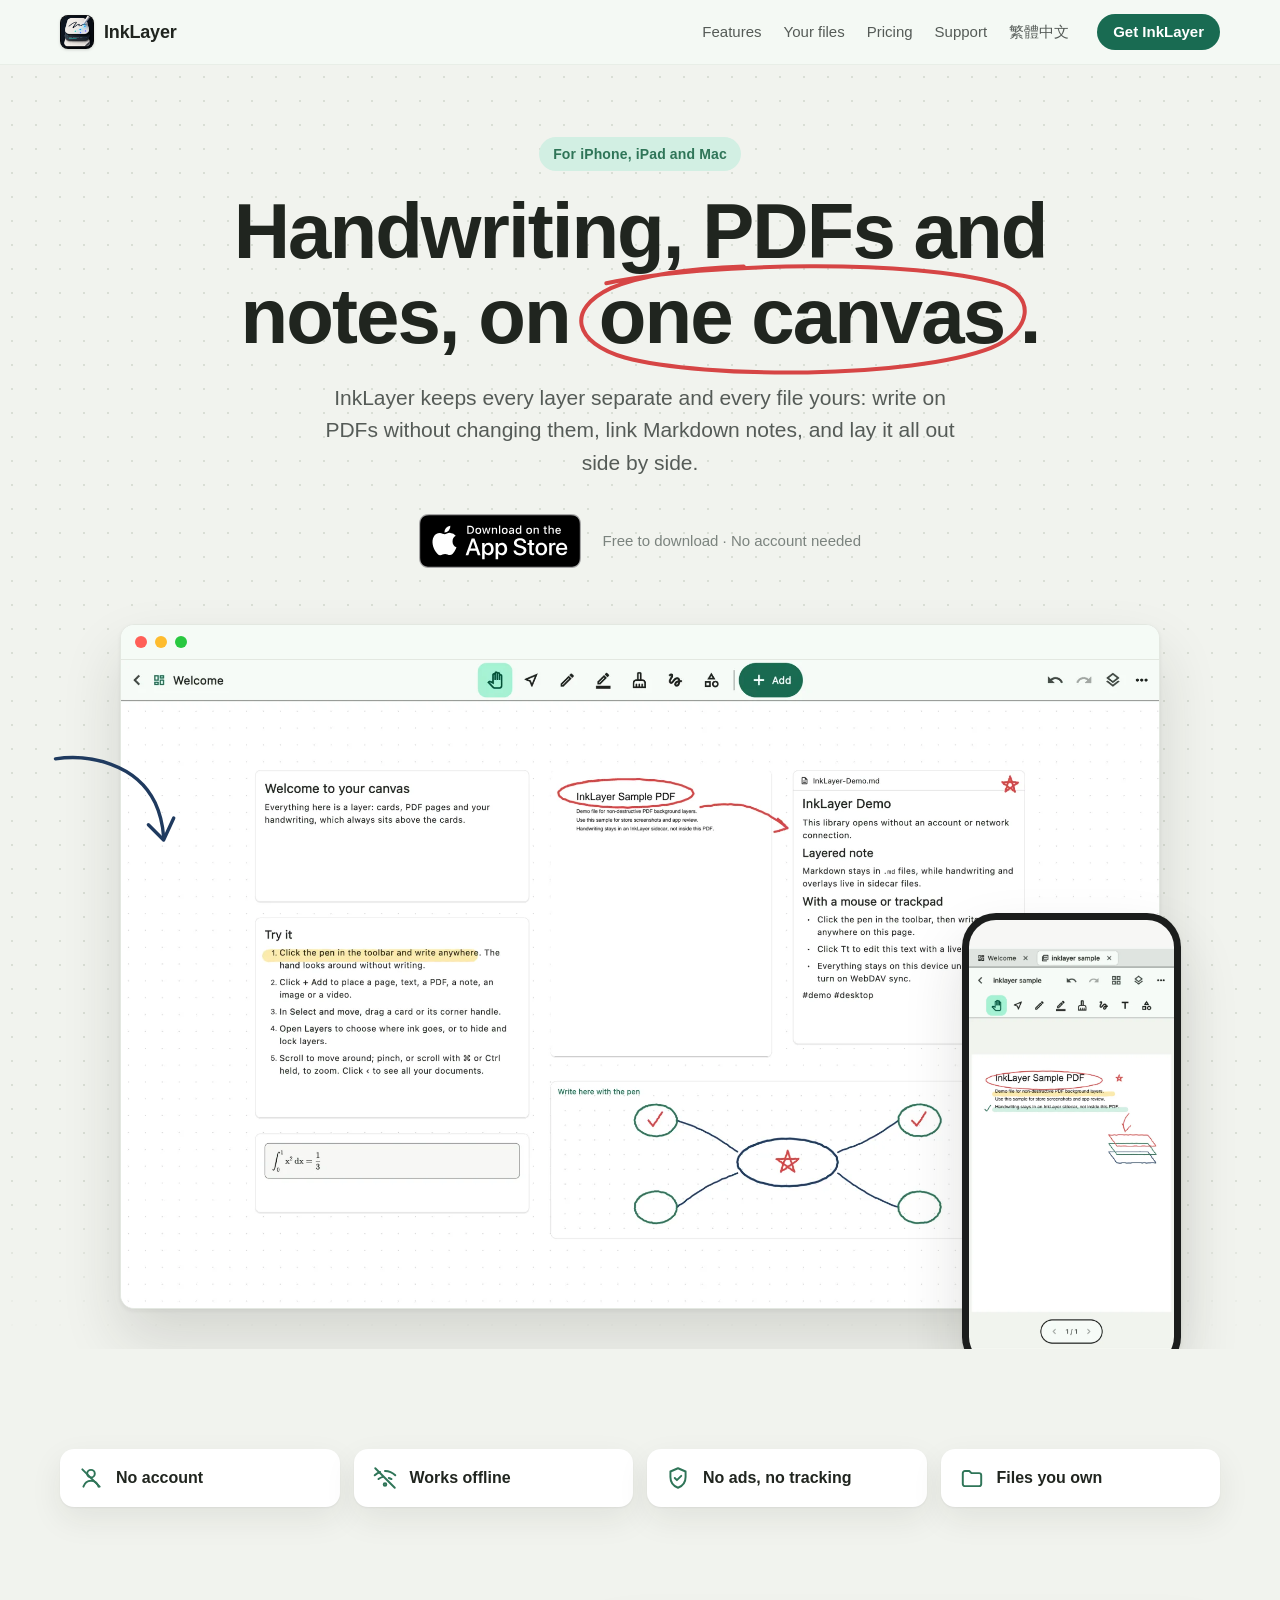
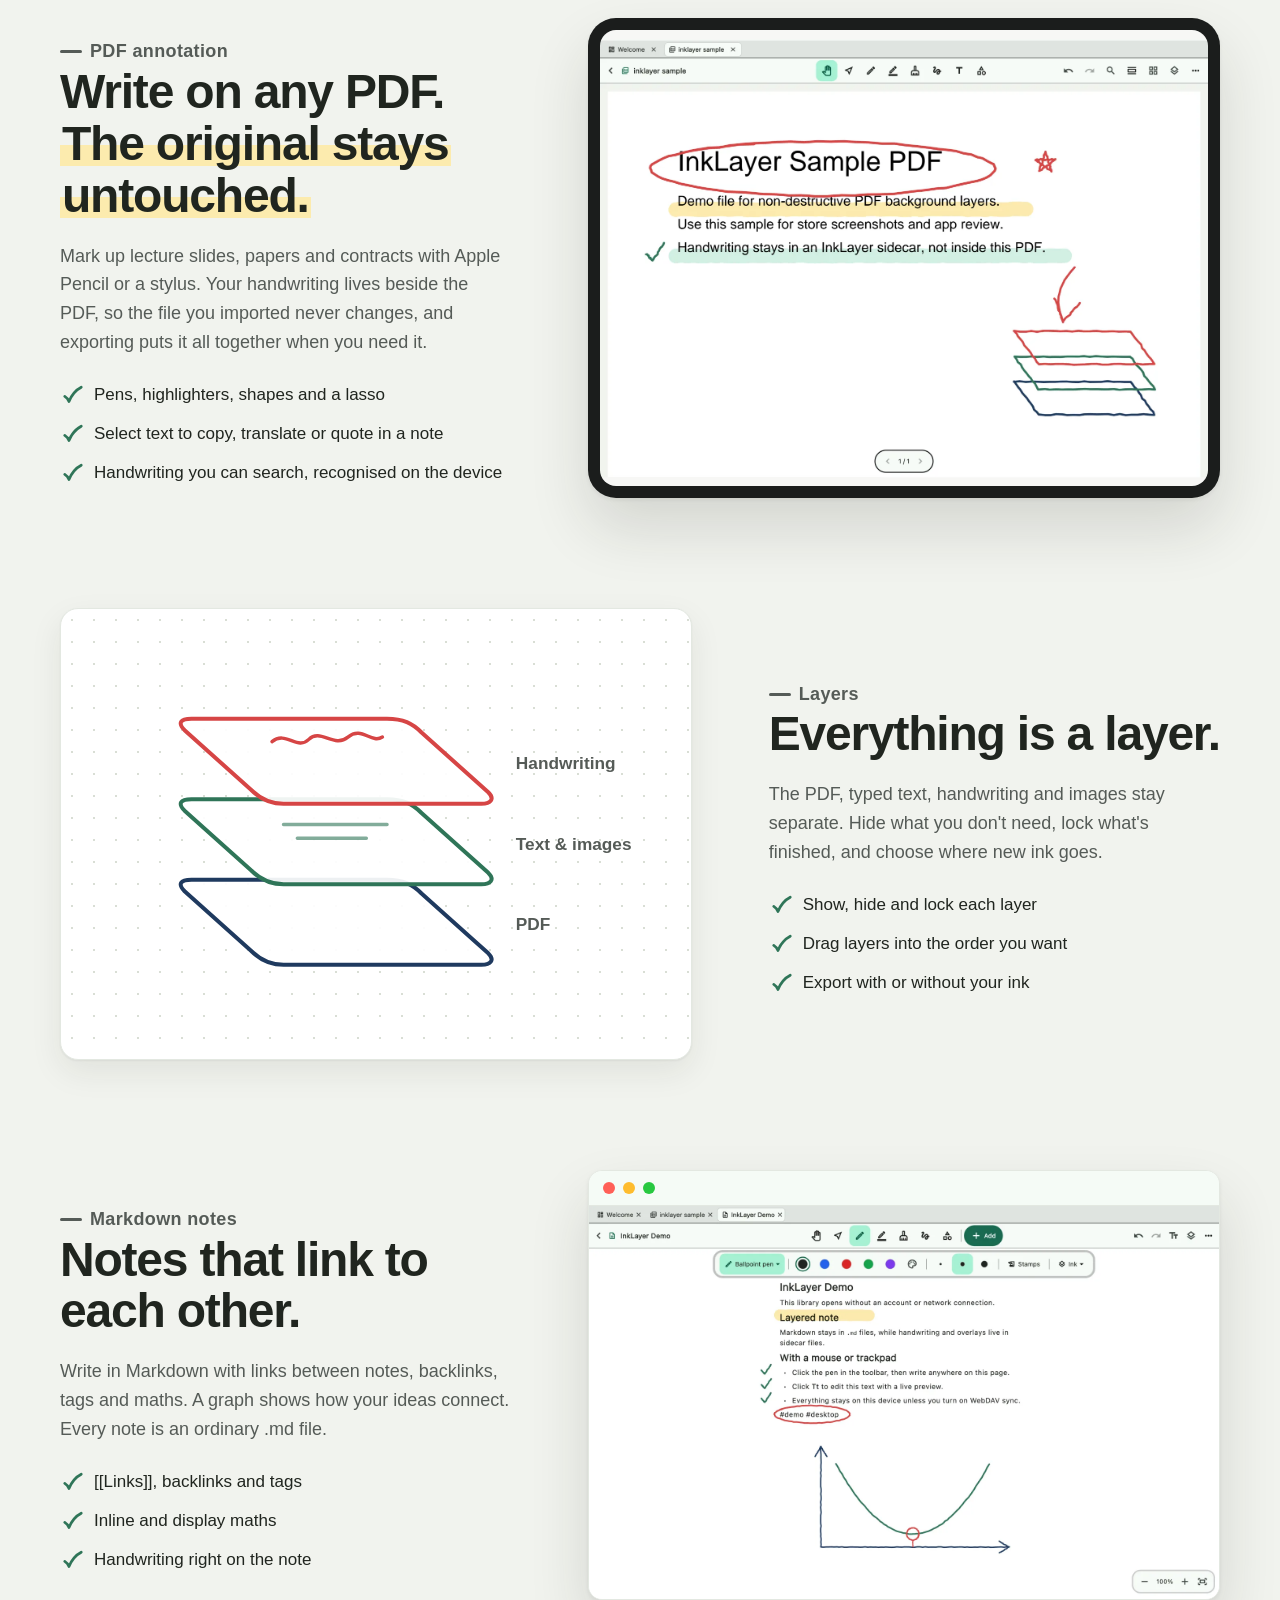
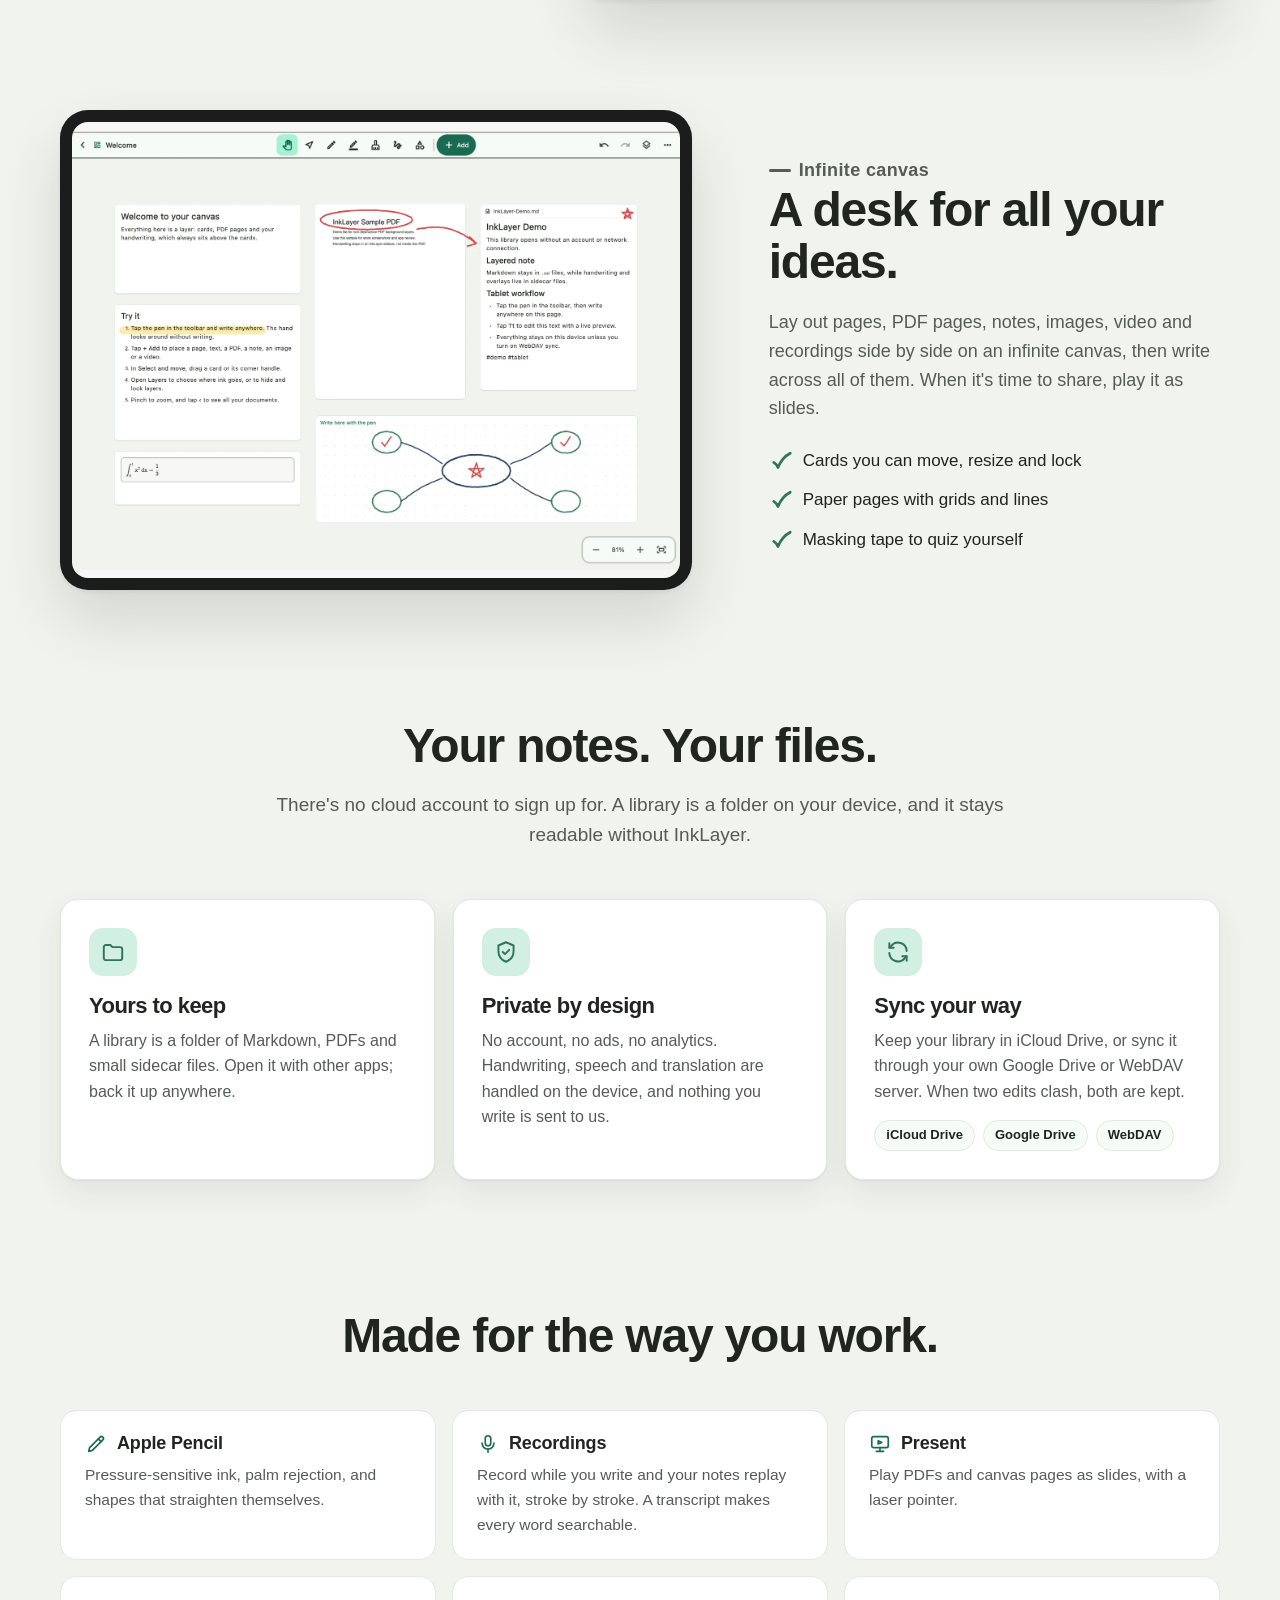
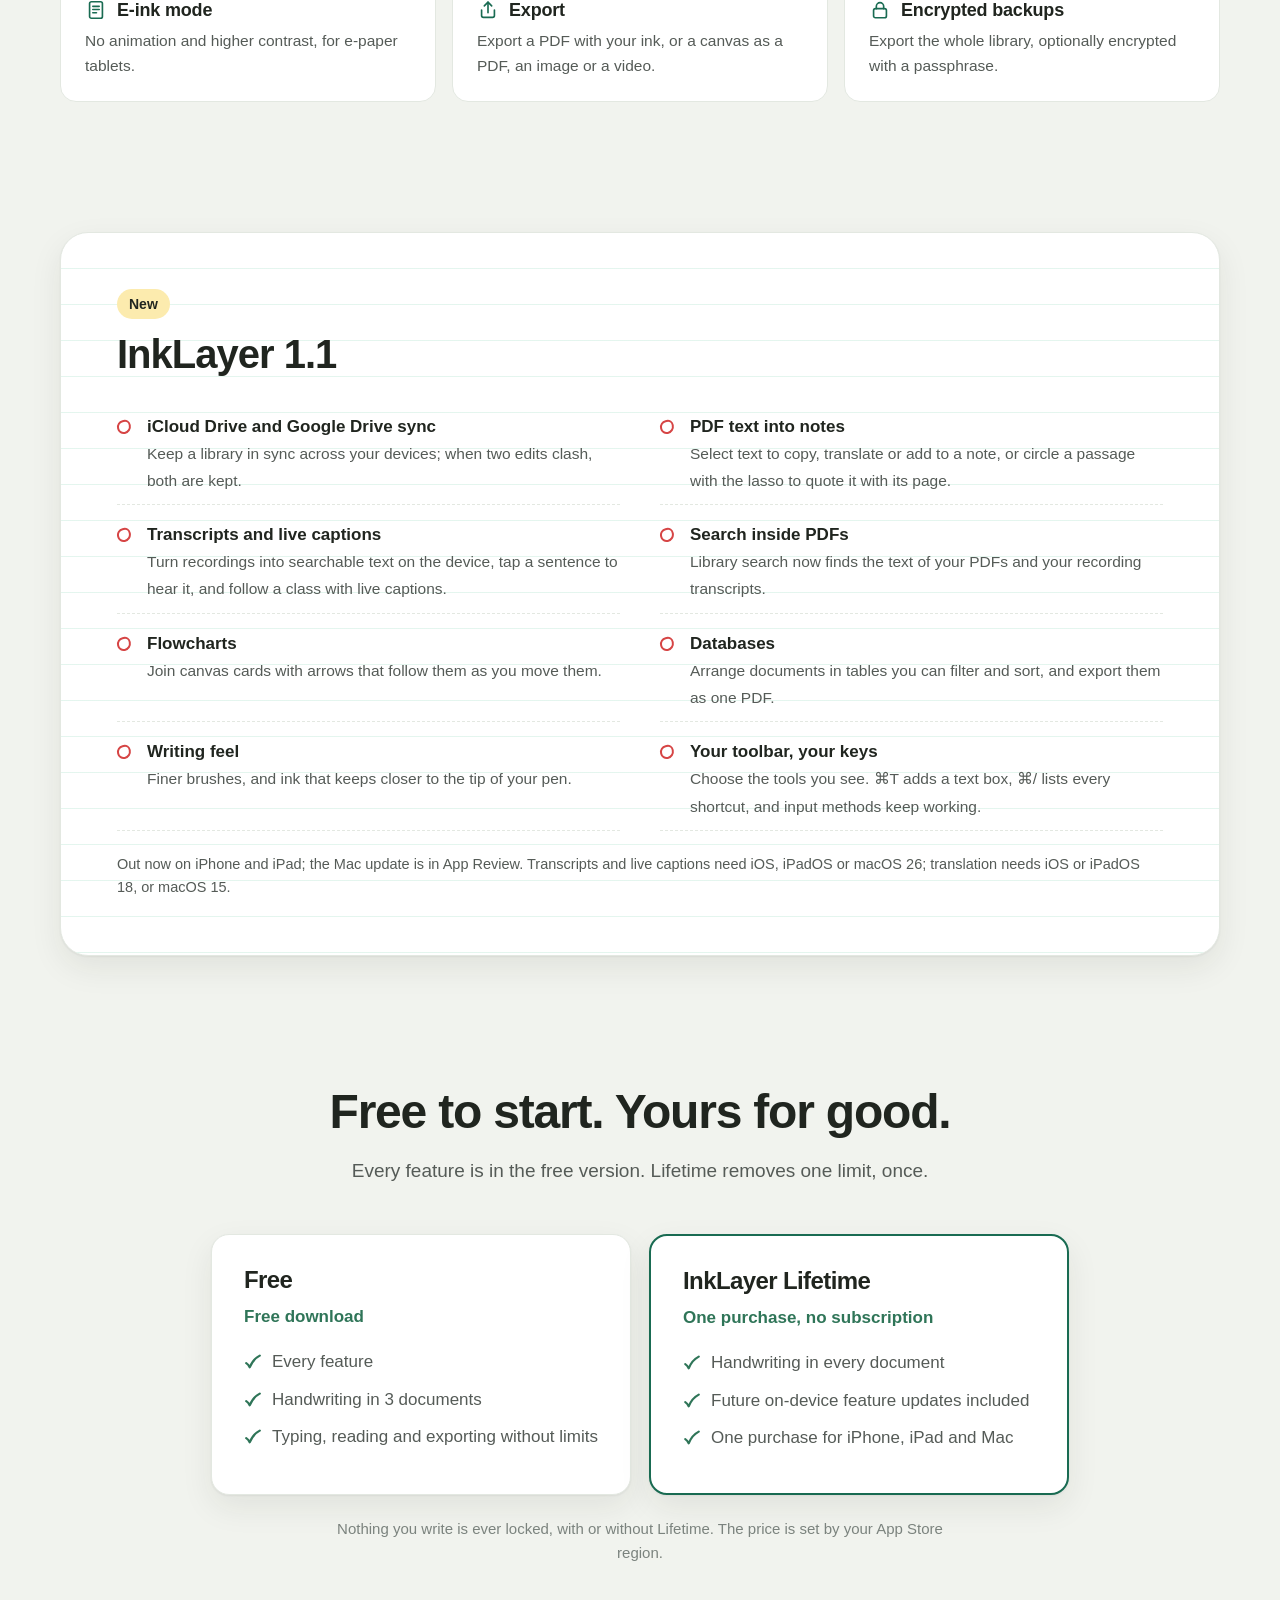
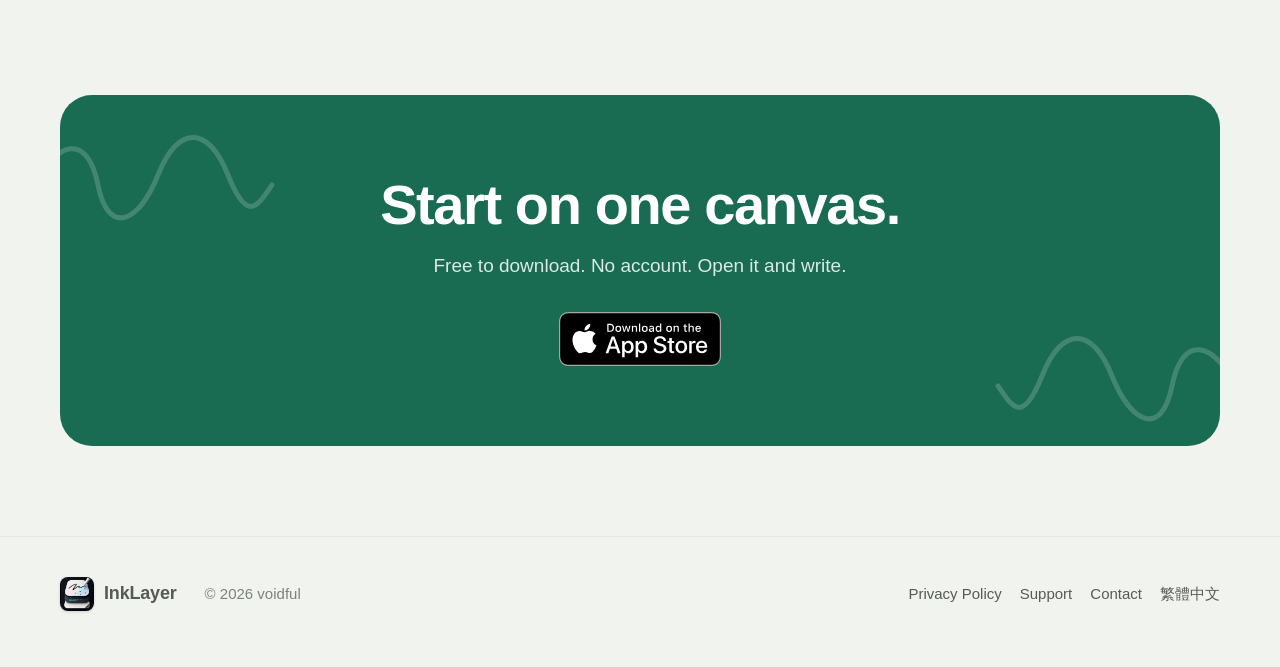
==== index.html @ f263fc1a "InkLayer 1.1 is out: list what it added; sync, PDF text and transcripts in the main copy The Mac upd" ====
<!doctype html>
<html lang="en">
<head>
  <meta charset="utf-8">
  <meta name="viewport" content="width=device-width, initial-scale=1, viewport-fit=cover">
  <title>InkLayer — Handwriting, PDFs and notes on one canvas</title>
  <meta name="description" content="InkLayer puts handwriting, PDFs and Markdown notes on one canvas, in files you own. For iPhone, iPad and Mac. No account, no ads, no tracking.">
  <meta name="theme-color" content="#f5fbf6" media="(prefers-color-scheme: light)">
  <meta name="theme-color" content="#1a1e1c" media="(prefers-color-scheme: dark)">
  <link rel="canonical" href="https://inklayer.app/">
  <link rel="alternate" hreflang="zh-Hant" href="https://inklayer.app/index.zh-TW.html">
  <link rel="alternate" hreflang="en" href="https://inklayer.app/">
  <link rel="icon" href="/favicon.png">
  <link rel="apple-touch-icon" href="/apple-touch-icon.png">
  <meta property="og:type" content="website">
  <meta property="og:site_name" content="InkLayer">
  <meta property="og:title" content="InkLayer — Handwriting, PDFs and notes on one canvas">
  <meta property="og:description" content="InkLayer puts handwriting, PDFs and Markdown notes on one canvas, in files you own. For iPhone, iPad and Mac. No account, no ads, no tracking.">
  <meta property="og:url" content="https://inklayer.app/">
  <meta property="og:image" content="https://inklayer.app/assets/img/og-en.png">
  <meta name="twitter:card" content="summary_large_image">
  <meta name="apple-itunes-app" content="app-id=6824608659">
  <link rel="stylesheet" href="/assets/css/site.css">
  <script>
if ('IntersectionObserver' in window) document.documentElement.classList.add('js');
addEventListener('DOMContentLoaded', () => {
  if (!('IntersectionObserver' in window)) return;
  const seen = new IntersectionObserver((entries) => {
    for (const entry of entries) {
      if (entry.isIntersecting) {
        entry.target.classList.add('in');
        seen.unobserve(entry.target);
      }
    }
  }, { rootMargin: '0px 0px -10% 0px' });
  document.querySelectorAll('.reveal').forEach((el) => seen.observe(el));
});
</script>
</head>
<body>
<a class="skip" href="#main">Skip to content</a>
<header class="site-header">
  <div class="wrap">
    <a class="brand" href="/"><img src="/assets/img/icon-128.png" alt="" width="34" height="34">InkLayer</a>
    <nav class="nav" aria-label="InkLayer"><a href="#features">Features</a><a href="#yours">Your files</a><a href="#pricing">Pricing</a><a href="/support/">Support</a><a class="lang" href="/index.zh-TW.html" hreflang="zh-Hant" lang="zh-Hant">繁體中文</a></nav>
    <a class="header-cta" href="https://apps.apple.com/app/id6824608659">Get InkLayer</a>
  </div>
</header>
<main id="main">
  <section class="hero">
    <div class="wrap">
      <div class="hero-copy">
        <p class="eyebrow">For iPhone, iPad and Mac</p>
        <h1>Handwriting, PDFs and notes, on <span class="inked">one canvas<svg class="circle" viewBox="0 0 400 100" preserveAspectRatio="none" aria-hidden="true"><path class="ink-stroke draw" style="--len:1100" stroke="var(--red-ink)" stroke-width="4" vector-effect="non-scaling-stroke" d="M30 22C120 4 300 2 372 22c34 10 30 40-6 54-70 26-250 26-320 8C2 72-6 44 34 26c40-16 110-20 170-18"/></svg></span>.</h1>
        <p class="lede">InkLayer keeps every layer separate and every file yours: write on PDFs without changing them, link Markdown notes, and lay it all out side by side.</p>
        <div class="cta-row"><a class="store-badge" href="https://apps.apple.com/app/id6824608659"><img src="/assets/img/app-store-badge.svg" alt="Download on the App Store" width="162" height="54"></a><span class="cta-note">Free to download · No account needed</span></div>
      </div>
      <div class="stage">
        <svg class="arrow" viewBox="0 0 160 120" aria-hidden="true"><path class="ink-stroke draw" style="--len:320" stroke="var(--navy-ink)" stroke-width="4" d="M10 14c40-6 96 6 118 52 6 13 9 26 10 40"/><path class="ink-stroke draw" style="--len:80" stroke="var(--navy-ink)" stroke-width="4" d="M120 92l18 18 12-26"/></svg>
        <div class="window"><div class="bar"><i></i><i></i><i></i></div><img src="/assets/img/mac-canvas-en.webp" alt="InkLayer on a Mac: a canvas with notes, a PDF page and handwriting" width="2000" height="1250" fetchpriority="high"></div>
        <div class="phone"><img src="/assets/img/iphone-pdf-en.webp" alt="InkLayer on iPhone: handwriting on a PDF" width="640" height="1391" loading="lazy"></div>
      </div>
    </div>
  </section>
  <div class="wrap">
    <ul class="promises"><li><svg viewBox="0 0 24 24" fill="none" stroke="currentColor" stroke-width="1.8" stroke-linecap="round" stroke-linejoin="round" aria-hidden="true"><circle cx="12" cy="8" r="3.5"/><path d="M5 20c1.2-3.6 4-5.5 7-5.5s5.8 1.9 7 5.5"/><path d="M4 4l16 16"/></svg>No account</li><li><svg viewBox="0 0 24 24" fill="none" stroke="currentColor" stroke-width="1.8" stroke-linecap="round" stroke-linejoin="round" aria-hidden="true"><path d="M2.5 9.5a14 14 0 0 1 5-3"/><path d="M12 5.5a14 14 0 0 1 9.5 4"/><path d="M6 13a9 9 0 0 1 4-2"/><path d="M15.5 12a9 9 0 0 1 2.5 1"/><circle cx="12" cy="18" r="1.2"/><path d="M3 3l18 18"/></svg>Works offline</li><li><svg viewBox="0 0 24 24" fill="none" stroke="currentColor" stroke-width="1.8" stroke-linecap="round" stroke-linejoin="round" aria-hidden="true"><path d="M12 3l7 3v5c0 4.6-2.9 8.4-7 10-4.1-1.6-7-5.4-7-10V6z"/><path d="M9 12l2 2 4-4"/></svg>No ads, no tracking</li><li><svg viewBox="0 0 24 24" fill="none" stroke="currentColor" stroke-width="1.8" stroke-linecap="round" stroke-linejoin="round" aria-hidden="true"><path d="M3.5 7.5a2 2 0 0 1 2-2h4l2 2h7a2 2 0 0 1 2 2v8a2 2 0 0 1-2 2h-13a2 2 0 0 1-2-2z"/></svg>Files you own</li></ul>
    <div id="features">
    <section class="feature reveal" id="pdf">
      <div class="feature-copy">
        <p class="kicker">PDF annotation</p>
        <h2>Write on any PDF. <span class="marker">The original stays untouched.</span></h2>
        <p>Mark up lecture slides, papers and contracts with Apple Pencil or a stylus. Your handwriting lives beside the PDF, so the file you imported never changes, and exporting puts it all together when you need it.</p>
        <ul class="checks"><li>Pens, highlighters, shapes and a lasso</li><li>Select text to copy, translate or quote in a note</li><li>Handwriting you can search, recognised on the device</li></ul>
      </div>
      <div class="media"><div class="tablet"><img src="/assets/img/ipad-pdf-en.webp" alt="InkLayer on iPad: a PDF with handwriting, highlights and drawings" loading="lazy" decoding="async"></div></div>
    </section><section class="feature reveal flip" id="layers">
      <div class="feature-copy">
        <p class="kicker">Layers</p>
        <h2>Everything is a layer.</h2>
        <p>The PDF, typed text, handwriting and images stay separate. Hide what you don&#x27;t need, lock what&#x27;s finished, and choose where new ink goes.</p>
        <ul class="checks"><li>Show, hide and lock each layer</li><li>Drag layers into the order you want</li><li>Export with or without your ink</li></ul>
      </div>
      <div class="media"><div class="layers-art" role="img" aria-label="Three layers: a PDF at the bottom, text and images above it, handwriting on top"><svg viewBox="0 0 460 300" aria-hidden="true"><path d="M70 190l170 0c14 0 22 4 30 12l58 52c6 6 2 10-6 10H150c-12 0-20-4-28-12l-58-52c-6-6-4-10 6-10z" fill="var(--paper)" fill-opacity="0.92" stroke="var(--navy-ink)" stroke-width="3.5" stroke-linejoin="round"/><text class="layer-label" x="352" y="234">PDF</text><path d="M70 120l170 0c14 0 22 4 30 12l58 52c6 6 2 10-6 10H150c-12 0-20-4-28-12l-58-52c-6-6-4-10 6-10z" fill="var(--paper)" fill-opacity="0.92" stroke="var(--green-ink)" stroke-width="3.5" stroke-linejoin="round"/><text class="layer-label" x="352" y="164">Text &amp; images</text><path d="M70 50l170 0c14 0 22 4 30 12l58 52c6 6 2 10-6 10H150c-12 0-20-4-28-12l-58-52c-6-6-4-10 6-10z" fill="var(--paper)" fill-opacity="0.92" stroke="var(--red-ink)" stroke-width="3.5" stroke-linejoin="round"/><text class="layer-label" x="352" y="94">Handwriting</text><path class="ink-stroke" stroke="var(--red-ink)" stroke-width="3" d="M140 70c12-10 22 8 32-2s22 8 34-2 20 6 30 0"/><path class="ink-stroke" stroke="var(--green-ink)" stroke-width="3" opacity="0.6" d="M150 142h90M162 154h60"/></svg></div></div>
    </section><section class="feature reveal" id="notes">
      <div class="feature-copy">
        <p class="kicker">Markdown notes</p>
        <h2>Notes that link to each other.</h2>
        <p>Write in Markdown with links between notes, backlinks, tags and maths. A graph shows how your ideas connect. Every note is an ordinary .md file.</p>
        <ul class="checks"><li>[[Links]], backlinks and tags</li><li>Inline and display maths</li><li>Handwriting right on the note</li></ul>
      </div>
      <div class="media"><div class="window"><div class="bar"><i></i><i></i><i></i></div><img src="/assets/img/mac-note-en.webp" alt="InkLayer on a Mac: a Markdown note with handwriting" loading="lazy" decoding="async"></div></div>
    </section><section class="feature reveal flip" id="canvas">
      <div class="feature-copy">
        <p class="kicker">Infinite canvas</p>
        <h2>A desk for all your ideas.</h2>
        <p>Lay out pages, PDF pages, notes, images, video and recordings side by side on an infinite canvas, then write across all of them. When it&#x27;s time to share, play it as slides.</p>
        <ul class="checks"><li>Cards you can move, resize and lock</li><li>Paper pages with grids and lines</li><li>Masking tape to quiz yourself</li></ul>
      </div>
      <div class="media"><div class="tablet"><img src="/assets/img/ipad-canvas-en.webp" alt="InkLayer on iPad: a canvas of cards, a PDF and a mind map in ink" loading="lazy" decoding="async"></div></div>
    </section>
    </div>
    <section id="yours">
      <div class="section-head reveal"><h2>Your notes. Your files.</h2><p>There&#x27;s no cloud account to sign up for. A library is a folder on your device, and it stays readable without InkLayer.</p></div>
      <div class="cards"><article class="card reveal"><div class="glyph"><svg viewBox="0 0 24 24" fill="none" stroke="currentColor" stroke-width="1.8" stroke-linecap="round" stroke-linejoin="round" aria-hidden="true"><path d="M3.5 7.5a2 2 0 0 1 2-2h4l2 2h7a2 2 0 0 1 2 2v8a2 2 0 0 1-2 2h-13a2 2 0 0 1-2-2z"/></svg></div><h3>Yours to keep</h3><p>A library is a folder of Markdown, PDFs and small sidecar files. Open it with other apps; back it up anywhere.</p></article><article class="card reveal"><div class="glyph"><svg viewBox="0 0 24 24" fill="none" stroke="currentColor" stroke-width="1.8" stroke-linecap="round" stroke-linejoin="round" aria-hidden="true"><path d="M12 3l7 3v5c0 4.6-2.9 8.4-7 10-4.1-1.6-7-5.4-7-10V6z"/><path d="M9 12l2 2 4-4"/></svg></div><h3>Private by design</h3><p>No account, no ads, no analytics. Handwriting, speech and translation are handled on the device, and nothing you write is sent to us.</p></article><article class="card reveal"><div class="glyph"><svg viewBox="0 0 24 24" fill="none" stroke="currentColor" stroke-width="1.8" stroke-linecap="round" stroke-linejoin="round" aria-hidden="true"><path d="M20 11a8 8 0 0 0-14.3-4.6L4 8"/><path d="M4 4v4h4"/><path d="M4 13a8 8 0 0 0 14.3 4.6L20 16"/><path d="M20 20v-4h-4"/></svg></div><h3>Sync your way</h3><p>Keep your library in iCloud Drive, or sync it through your own Google Drive or WebDAV server. When two edits clash, both are kept.</p><div class="sync-row"><span class="chip">iCloud Drive</span><span class="chip">Google Drive</span><span class="chip">WebDAV</span></div></article></div>
    </section>
    <section>
      <div class="section-head reveal"><h2>Made for the way you work.</h2></div>
      <div class="grid"><article class="tile reveal"><h3><svg viewBox="0 0 24 24" fill="none" stroke="currentColor" stroke-width="1.8" stroke-linecap="round" stroke-linejoin="round" aria-hidden="true"><path d="M4 20l1-4L16.5 4.5a2.1 2.1 0 0 1 3 3L8 19z"/><path d="M14.5 6.5l3 3"/></svg>Apple Pencil</h3><p>Pressure-sensitive ink, palm rejection, and shapes that straighten themselves.</p></article><article class="tile reveal"><h3><svg viewBox="0 0 24 24" fill="none" stroke="currentColor" stroke-width="1.8" stroke-linecap="round" stroke-linejoin="round" aria-hidden="true"><rect x="9" y="3" width="6" height="11" rx="3"/><path d="M5.5 11a6.5 6.5 0 0 0 13 0"/><path d="M12 17.5V21"/></svg>Recordings</h3><p>Record while you write and your notes replay with it, stroke by stroke. A transcript makes every word searchable.</p></article><article class="tile reveal"><h3><svg viewBox="0 0 24 24" fill="none" stroke="currentColor" stroke-width="1.8" stroke-linecap="round" stroke-linejoin="round" aria-hidden="true"><rect x="3" y="4" width="18" height="12" rx="2"/><path d="M8 20h8"/><path d="M12 16v4"/><path d="M10 8.5l4 1.8-4 1.7z"/></svg>Present</h3><p>Play PDFs and canvas pages as slides, with a laser pointer.</p></article><article class="tile reveal"><h3><svg viewBox="0 0 24 24" fill="none" stroke="currentColor" stroke-width="1.8" stroke-linecap="round" stroke-linejoin="round" aria-hidden="true"><rect x="5" y="3" width="14" height="18" rx="2"/><path d="M8.5 8h7"/><path d="M8.5 11.5h7"/><path d="M8.5 15h4"/></svg>E-ink mode</h3><p>No animation and higher contrast, for e-paper tablets.</p></article><article class="tile reveal"><h3><svg viewBox="0 0 24 24" fill="none" stroke="currentColor" stroke-width="1.8" stroke-linecap="round" stroke-linejoin="round" aria-hidden="true"><path d="M12 15V3.5"/><path d="M8 7.5l4-4 4 4"/><path d="M5 12v6a2 2 0 0 0 2 2h10a2 2 0 0 0 2-2v-6"/></svg>Export</h3><p>Export a PDF with your ink, or a canvas as a PDF, an image or a video.</p></article><article class="tile reveal"><h3><svg viewBox="0 0 24 24" fill="none" stroke="currentColor" stroke-width="1.8" stroke-linecap="round" stroke-linejoin="round" aria-hidden="true"><rect x="5" y="10.5" width="14" height="10" rx="2"/><path d="M8 10.5V8a4 4 0 0 1 8 0v2.5"/></svg>Encrypted backups</h3><p>Export the whole library, optionally encrypted with a passphrase.</p></article></div>
    </section>
    <section class="soon-panel reveal" id="next">
      <span class="badge-11">New</span>
      <h2>InkLayer 1.1</h2>
      <ul class="soon-list"><li><strong>iCloud Drive and Google Drive sync</strong><span>Keep a library in sync across your devices; when two edits clash, both are kept.</span></li><li><strong>PDF text into notes</strong><span>Select text to copy, translate or add to a note, or circle a passage with the lasso to quote it with its page.</span></li><li><strong>Transcripts and live captions</strong><span>Turn recordings into searchable text on the device, tap a sentence to hear it, and follow a class with live captions.</span></li><li><strong>Search inside PDFs</strong><span>Library search now finds the text of your PDFs and your recording transcripts.</span></li><li><strong>Flowcharts</strong><span>Join canvas cards with arrows that follow them as you move them.</span></li><li><strong>Databases</strong><span>Arrange documents in tables you can filter and sort, and export them as one PDF.</span></li><li><strong>Writing feel</strong><span>Finer brushes, and ink that keeps closer to the tip of your pen.</span></li><li><strong>Your toolbar, your keys</strong><span>Choose the tools you see. ⌘T adds a text box, ⌘/ lists every shortcut, and input methods keep working.</span></li></ul>
      <p class="soon-note">Out now on iPhone and iPad; the Mac update is in App Review. Transcripts and live captions need iOS, iPadOS or macOS 26; translation needs iOS or iPadOS 18, or macOS 15.</p>
    </section>
    <section id="pricing">
      <div class="section-head reveal"><h2>Free to start. Yours for good.</h2><p>Every feature is in the free version. Lifetime removes one limit, once.</p></div>
      <div class="plans"><article class="plan reveal"><h3>Free</h3><p class="price">Free download</p><ul><li>Every feature</li><li>Handwriting in 3 documents</li><li>Typing, reading and exporting without limits</li></ul></article><article class="plan reveal featured"><h3>InkLayer Lifetime</h3><p class="price">One purchase, no subscription</p><ul><li>Handwriting in every document</li><li>Future on-device feature updates included</li><li>One purchase for iPhone, iPad and Mac</li></ul></article></div>
      <p class="plans-note">Nothing you write is ever locked, with or without Lifetime. The price is set by your App Store region.</p>
    </section>
    <section class="closing reveal">
      <svg class="scribble" style="left:-40px;top:20px" viewBox="0 0 260 120" aria-hidden="true"><path class="ink-stroke" stroke="currentColor" stroke-width="5" d="M8 80c30-60 60-60 70-10s40 40 60-10 50-50 70 0 30 30 44 10"/></svg>
      <svg class="scribble" style="right:-30px;bottom:10px;transform:scaleX(-1)" viewBox="0 0 260 120" aria-hidden="true"><path class="ink-stroke" stroke="currentColor" stroke-width="5" d="M8 80c30-60 60-60 70-10s40 40 60-10 50-50 70 0 30 30 44 10"/></svg>
      <h2>Start on one canvas.</h2>
      <p>Free to download. No account. Open it and write.</p>
      <div class="cta-row"><a class="store-badge" href="https://apps.apple.com/app/id6824608659"><img src="/assets/img/app-store-badge.svg" alt="Download on the App Store" width="162" height="54"></a></div>
    </section>
  </div>
</main>
<footer class="site-footer">
  <div class="wrap">
    <a class="brand" href="/"><img src="/assets/img/icon-128.png" alt="" width="34" height="34">InkLayer</a>
    <span>© 2026 voidful</span>
    <nav aria-label="Footer"><a href="/privacy/">Privacy Policy</a><a href="/support/">Support</a><a href="mailto:support@eric-lam.com">Contact</a><a href="/index.zh-TW.html" hreflang="zh-Hant" lang="zh-Hant">繁體中文</a></nav>
  </div>
</footer>
</body>
</html>
---- assets/css/site.css ----
/* InkLayer website: paper on a desk, ink on paper.
   Colors are InkLayer's own (desk, paper, the deep green Add button, the mint
   selection, highlighters and the three inks of the screenshots). */

:root {
  color-scheme: light dark;
  --desk: #f1f3ee;
  --desk-grid: #d9ded5;
  --paper: #ffffff;
  --paper-edge: #e3e8e1;
  --toolbar: #f5fbf6;
  --ink: #20251f;
  --muted: #555b57;
  --faint: #7b837e;
  --brand: #196b52;
  --brand-ink: #ffffff;
  --mint: #a5f2d3;
  --mint-soft: #d2efe3;
  --highlight: #fcebae;
  --red-ink: #d64545;
  --green-ink: #2f7558;
  --navy-ink: #1f3a5f;
  --shadow: 0 1px 2px rgb(32 37 31 / 6%), 0 12px 32px rgb(32 37 31 / 8%);
  --shadow-lg: 0 2px 4px rgb(32 37 31 / 6%), 0 30px 60px rgb(32 37 31 / 14%);
  --radius: 18px;
  --max: 1160px;
  --font: -apple-system, BlinkMacSystemFont, "SF Pro Text", "Segoe UI", Roboto,
    "Helvetica Neue", "PingFang TC", "Noto Sans TC", "Microsoft JhengHei", sans-serif;
  --font-display: -apple-system, BlinkMacSystemFont, "SF Pro Display", "Segoe UI",
    Roboto, "Helvetica Neue", "PingFang TC", "Noto Sans TC", "Microsoft JhengHei",
    sans-serif;
}

@media (prefers-color-scheme: dark) {
  :root {
    --desk: #131715;
    --desk-grid: #232a26;
    --paper: #1e2220;
    --paper-edge: #2e3532;
    --toolbar: #1a1e1c;
    --ink: #e2e6e0;
    --muted: #a6aea9;
    --faint: #7f8883;
    --brand: #5fc39a;
    --brand-ink: #0d1f18;
    --mint: #2b5c4a;
    --mint-soft: #213a31;
    --highlight: #5c4f1e;
    --red-ink: #ef7a72;
    --green-ink: #69c49b;
    --navy-ink: #8fb2e0;
    --shadow: 0 1px 2px rgb(0 0 0 / 30%), 0 12px 32px rgb(0 0 0 / 30%);
    --shadow-lg: 0 2px 4px rgb(0 0 0 / 30%), 0 30px 60px rgb(0 0 0 / 45%);
  }
}

*,
*::before,
*::after {
  box-sizing: border-box;
}

html {
  -webkit-text-size-adjust: 100%;
  scroll-behavior: smooth;
}

body {
  margin: 0;
  background: var(--desk);
  color: var(--ink);
  font-family: var(--font);
  font-size: 17px;
  line-height: 1.6;
  -webkit-font-smoothing: antialiased;
}

img,
svg {
  display: block;
  max-width: 100%;
}

a {
  color: var(--brand);
  text-decoration: none;
}

a:hover {
  text-decoration: underline;
  text-underline-offset: 3px;
}

:focus-visible {
  outline: 3px solid var(--brand);
  outline-offset: 3px;
  border-radius: 6px;
}

.wrap {
  width: min(100% - 40px, var(--max));
  margin-inline: auto;
}

.skip {
  position: absolute;
  left: -999px;
}

.skip:focus {
  left: 16px;
  top: 12px;
  z-index: 20;
  background: var(--paper);
  padding: 8px 14px;
  border-radius: 10px;
}

/* --- Header ------------------------------------------------------------- */

.site-header {
  position: sticky;
  top: 0;
  z-index: 10;
  background: color-mix(in srgb, var(--toolbar) 82%, transparent);
  backdrop-filter: saturate(1.4) blur(18px);
  -webkit-backdrop-filter: saturate(1.4) blur(18px);
  border-bottom: 1px solid color-mix(in srgb, var(--paper-edge) 70%, transparent);
}

.site-header .wrap {
  display: flex;
  align-items: center;
  gap: 28px;
  height: 64px;
}

.brand {
  display: flex;
  align-items: center;
  gap: 10px;
  color: var(--ink);
  font-weight: 700;
  font-size: 18px;
  letter-spacing: -0.01em;
}

.brand:hover {
  text-decoration: none;
}

.brand img {
  width: 34px;
  height: 34px;
  border-radius: 8px;
  box-shadow: 0 1px 3px rgb(0 0 0 / 15%);
}

.nav {
  display: flex;
  gap: 22px;
  margin-left: auto;
  font-size: 15px;
}

.nav a {
  color: var(--muted);
  white-space: nowrap;
}

.nav a:hover {
  color: var(--ink);
  text-decoration: none;
}

.header-cta {
  display: inline-flex;
  align-items: center;
  height: 36px;
  padding: 0 16px;
  border-radius: 999px;
  background: var(--brand);
  color: var(--brand-ink);
  font-weight: 600;
  font-size: 15px;
  white-space: nowrap;
}

.header-cta:hover {
  text-decoration: none;
  filter: brightness(1.08);
}

@media (max-width: 860px) {
  .nav a:not(.lang) {
    display: none;
  }
}

@media (max-width: 420px) {
  .site-header .wrap {
    gap: 14px;
  }

  .header-cta {
    padding: 0 13px;
  }
}

/* --- Hero --------------------------------------------------------------- */

.hero {
  position: relative;
  padding: 72px 0 40px;
  overflow: hidden;
  /* The canvas desk's dot grid. */
  background-image: radial-gradient(var(--desk-grid) 1.2px, transparent 1.4px);
  background-size: 24px 24px;
}

.hero::after {
  content: "";
  position: absolute;
  inset: auto 0 0;
  height: 160px;
  background: linear-gradient(transparent, var(--desk));
  pointer-events: none;
}

.hero-copy {
  max-width: 820px;
  margin-inline: auto;
  text-align: center;
}

.eyebrow {
  display: inline-block;
  margin: 0 0 18px;
  padding: 6px 14px;
  border-radius: 999px;
  background: var(--mint-soft);
  color: var(--green-ink);
  font-size: 14px;
  font-weight: 600;
  letter-spacing: 0.01em;
}

h1,
h2,
h3 {
  font-family: var(--font-display);
  letter-spacing: -0.025em;
  line-height: 1.08;
  margin: 0;
}

.hero h1 {
  font-size: clamp(42px, 7vw, 78px);
  font-weight: 800;
}

:lang(zh) h1,
:lang(zh) h2 {
  letter-spacing: 0;
  line-height: 1.2;
}

.lede {
  max-width: 640px;
  margin: 24px auto 0;
  color: var(--muted);
  font-size: clamp(18px, 2.2vw, 21px);
  line-height: 1.55;
}

.cta-row {
  display: flex;
  flex-wrap: wrap;
  align-items: center;
  justify-content: center;
  gap: 14px 22px;
  margin-top: 34px;
}

.store-badge {
  display: inline-block;
  line-height: 0;
}

.store-badge img {
  height: 54px;
  width: auto;
}

.cta-note {
  color: var(--faint);
  font-size: 15px;
}

/* A word circled or highlighted in ink. */
.inked {
  position: relative;
  display: inline-block;
  white-space: nowrap;
}

.inked svg {
  position: absolute;
  max-width: none;
  pointer-events: none;
  overflow: visible;
}

.inked {
  padding: 0 0.12em;
  margin-right: 0.08em;
}

.inked .circle {
  left: -4%;
  top: -20%;
  width: 108%;
  height: 142%;
}

.inked .underline {
  left: -2%;
  bottom: -0.18em;
  width: 104%;
  height: 0.4em;
}

.ink-stroke {
  fill: none;
  stroke-linecap: round;
  stroke-linejoin: round;
}

.marker {
  background: linear-gradient(transparent 52%, var(--highlight) 52%, var(--highlight) 92%, transparent 92%);
  border-radius: 3px;
  padding: 0 2px;
  box-decoration-break: clone;
  -webkit-box-decoration-break: clone;
}

.marker.mint {
  background: linear-gradient(transparent 52%, var(--mint-soft) 52%, var(--mint-soft) 92%, transparent 92%);
}

/* Devices: a Mac window and an iPhone, drawn in CSS around the screenshots. */
.stage {
  position: relative;
  z-index: 1;
  margin: 56px auto 0;
  max-width: 1040px;
}

.window {
  border-radius: 14px;
  background: var(--paper);
  box-shadow: var(--shadow-lg);
  border: 1px solid var(--paper-edge);
  overflow: hidden;
}

.window .bar {
  display: flex;
  gap: 8px;
  padding: 11px 14px;
  background: var(--toolbar);
  border-bottom: 1px solid var(--paper-edge);
}

.window .bar i {
  width: 12px;
  height: 12px;
  border-radius: 50%;
  background: #ff5f57;
}

.window .bar i:nth-child(2) {
  background: #febc2e;
}

.window .bar i:nth-child(3) {
  background: #28c840;
}

.window img,
.tablet img,
.phone img {
  width: 100%;
  height: auto;
}

.phone {
  position: absolute;
  right: -2%;
  bottom: -9%;
  width: 21%;
  padding: 7px;
  border-radius: 34px;
  background: #1b1d1c;
  box-shadow: var(--shadow-lg);
}

.phone img {
  border-radius: 27px;
}

.tablet {
  padding: 12px;
  border-radius: 28px;
  background: #1b1d1c;
  box-shadow: var(--shadow-lg);
}

.tablet img {
  border-radius: 16px;
}

.stage .arrow {
  position: absolute;
  left: -7%;
  top: 18%;
  width: 13%;
}

@media (max-width: 760px) {
  .phone {
    width: 30%;
    right: -3%;
  }

  .stage .arrow {
    display: none;
  }
}

/* --- Promises strip ----------------------------------------------------- */

.promises {
  display: grid;
  grid-template-columns: repeat(4, 1fr);
  gap: 14px;
  margin: 100px auto 0;
  padding: 0;
  list-style: none;
}

.promises li {
  display: flex;
  align-items: center;
  gap: 12px;
  padding: 16px 18px;
  border-radius: 14px;
  background: var(--paper);
  box-shadow: var(--shadow);
  font-weight: 600;
  font-size: 16px;
}

.promises svg {
  flex: none;
  width: 26px;
  height: 26px;
  color: var(--green-ink);
}

@media (max-width: 900px) {
  .promises {
    grid-template-columns: repeat(2, 1fr);
  }
}

/* --- Feature rows ------------------------------------------------------- */

section {
  scroll-margin-top: 80px;
}

.feature {
  display: grid;
  grid-template-columns: 5fr 7fr;
  align-items: center;
  gap: clamp(32px, 6vw, 80px);
  padding: 110px 0 0;
}

.feature.flip {
  grid-template-columns: 7fr 5fr;
}

.feature.flip .feature-copy {
  order: 2;
}

.kicker {
  display: flex;
  align-items: center;
  gap: 8px;
  margin: 0 0 14px;
  color: var(--green-ink);
  font-weight: 700;
  font-size: 15px;
  letter-spacing: 0.02em;
}

.kicker::before {
  content: "";
  width: 22px;
  height: 3px;
  border-radius: 2px;
  background: currentColor;
}

.feature h2,
.section-head h2 {
  font-size: clamp(32px, 4.4vw, 48px);
  font-weight: 800;
}

.feature p {
  color: var(--muted);
  font-size: 18px;
  margin: 20px 0 0;
}

.checks {
  margin: 24px 0 0;
  padding: 0;
  list-style: none;
}

.checks li {
  position: relative;
  padding-left: 34px;
  margin: 12px 0;
  font-size: 17px;
}

.checks li::before {
  content: "";
  position: absolute;
  left: 2px;
  top: 3px;
  width: 22px;
  height: 22px;
  background: var(--green-ink);
  -webkit-mask: url("data:image/svg+xml,%3Csvg xmlns='http://www.w3.org/2000/svg' viewBox='0 0 24 24'%3E%3Cpath d='M3 13.5c2 1.2 3.5 3 4.6 5.6C10.5 12 14.6 6.8 21 3.5' fill='none' stroke='%23000' stroke-width='3' stroke-linecap='round' stroke-linejoin='round'/%3E%3C/svg%3E") center / contain no-repeat;
  mask: url("data:image/svg+xml,%3Csvg xmlns='http://www.w3.org/2000/svg' viewBox='0 0 24 24'%3E%3Cpath d='M3 13.5c2 1.2 3.5 3 4.6 5.6C10.5 12 14.6 6.8 21 3.5' fill='none' stroke='%23000' stroke-width='3' stroke-linecap='round' stroke-linejoin='round'/%3E%3C/svg%3E") center / contain no-repeat;
}

.media {
  position: relative;
}

@media (max-width: 880px) {
  .feature,
  .feature.flip {
    grid-template-columns: 1fr;
    padding-top: 80px;
  }

  .feature.flip .feature-copy {
    order: 0;
  }
}

/* The layers illustration: three sheets, drawn in the inks. */
.layers-art {
  position: relative;
  aspect-ratio: 7 / 5;
  border-radius: var(--radius);
  background: var(--paper);
  box-shadow: var(--shadow);
  border: 1px solid var(--paper-edge);
  background-image: radial-gradient(var(--desk-grid) 1.2px, transparent 1.4px);
  background-size: 22px 22px;
}

.layers-art svg {
  position: absolute;
  inset: 6% 8%;
  width: 84%;
  height: 88%;
}

.layer-label {
  font: 600 15px var(--font);
  fill: var(--muted);
}

/* --- Values (Obsidian-style cards) --------------------------------------- */

.section-head {
  max-width: 760px;
  margin: 0 auto;
  padding-top: 130px;
  text-align: center;
}

.section-head p {
  color: var(--muted);
  font-size: 19px;
  margin: 18px 0 0;
}

.cards {
  display: grid;
  grid-template-columns: repeat(3, 1fr);
  gap: 18px;
  margin-top: 48px;
}

.card {
  padding: 28px;
  border-radius: var(--radius);
  background: var(--paper);
  box-shadow: var(--shadow);
  border: 1px solid var(--paper-edge);
}

.card h3 {
  font-size: 22px;
  font-weight: 700;
  margin: 18px 0 10px;
}

.card p {
  margin: 0;
  color: var(--muted);
  font-size: 16px;
}

.card .glyph {
  display: grid;
  place-items: center;
  width: 48px;
  height: 48px;
  border-radius: 14px;
  background: var(--mint-soft);
  color: var(--green-ink);
}

.card .glyph svg {
  width: 26px;
  height: 26px;
}

.sync-row {
  display: flex;
  flex-wrap: wrap;
  gap: 8px;
  margin-top: 16px;
}

.chip {
  display: inline-flex;
  align-items: center;
  gap: 6px;
  padding: 4px 11px;
  border-radius: 999px;
  border: 1px solid var(--paper-edge);
  background: var(--toolbar);
  color: var(--ink);
  font-size: 13px;
  font-weight: 600;
}

.chip.soon::after {
  content: "1.1";
  padding: 0 6px;
  border-radius: 6px;
  background: var(--highlight);
  color: var(--ink);
  font-size: 11px;
}

@media (max-width: 900px) {
  .cards {
    grid-template-columns: 1fr;
  }
}

/* --- Small feature grid ------------------------------------------------- */

.grid {
  display: grid;
  grid-template-columns: repeat(3, 1fr);
  gap: 16px;
  margin-top: 48px;
}

.tile {
  padding: 22px 24px;
  border-radius: 16px;
  background: var(--paper);
  border: 1px solid var(--paper-edge);
}

.tile h3 {
  display: flex;
  align-items: center;
  gap: 10px;
  font-size: 18px;
  font-weight: 700;
  letter-spacing: -0.01em;
}

.tile h3 svg {
  width: 22px;
  height: 22px;
  color: var(--brand);
}

.tile p {
  margin: 8px 0 0;
  color: var(--muted);
  font-size: 15.5px;
}

@media (max-width: 900px) {
  .grid {
    grid-template-columns: repeat(2, 1fr);
  }
}

@media (max-width: 560px) {
  .grid {
    grid-template-columns: 1fr;
  }
}

/* --- New in the latest version ------------------------------------------ */

.soon-panel {
  position: relative;
  margin-top: 130px;
  padding: clamp(32px, 5vw, 56px);
  border-radius: 28px;
  background: var(--paper);
  box-shadow: var(--shadow);
  border: 1px solid var(--paper-edge);
  overflow: hidden;
}

.soon-panel::before {
  /* A page of lined paper. */
  content: "";
  position: absolute;
  inset: 0;
  background-image: repeating-linear-gradient(transparent 0 35px, var(--mint-soft) 35px 36px);
  opacity: 0.6;
  pointer-events: none;
}

.soon-panel > * {
  position: relative;
}

.soon-panel h2 {
  font-size: clamp(28px, 3.6vw, 40px);
  font-weight: 800;
}

.badge-11 {
  display: inline-block;
  margin-bottom: 14px;
  padding: 4px 12px;
  border-radius: 999px;
  background: var(--highlight);
  font-weight: 700;
  font-size: 14px;
}

.soon-list {
  display: grid;
  grid-template-columns: repeat(2, 1fr);
  gap: 6px 40px;
  margin: 26px 0 0;
  padding: 0;
  list-style: none;
}

.soon-list li {
  padding: 10px 0 10px 30px;
  position: relative;
  border-bottom: 1px dashed var(--paper-edge);
}

.soon-list li::before {
  content: "";
  position: absolute;
  left: 0;
  top: 17px;
  width: 14px;
  height: 14px;
  border: 2.5px solid var(--red-ink);
  border-radius: 50% 45% 55% 48%;
  transform: rotate(-12deg);
}

.soon-list strong {
  display: block;
}

.soon-note {
  margin: 22px 0 0;
  color: var(--muted);
  font-size: 14.5px;
}

.soon-list span {
  color: var(--muted);
  font-size: 15.5px;
}

@media (max-width: 760px) {
  .soon-list {
    grid-template-columns: 1fr;
  }
}

/* --- Pricing ------------------------------------------------------------ */

.plans {
  display: grid;
  grid-template-columns: repeat(2, minmax(0, 420px));
  justify-content: center;
  gap: 18px;
  margin-top: 48px;
}

.plan {
  padding: 32px;
  border-radius: var(--radius);
  background: var(--paper);
  border: 1px solid var(--paper-edge);
  box-shadow: var(--shadow);
}

.plan.featured {
  border: 2px solid var(--brand);
}

.plan h3 {
  font-size: 24px;
  font-weight: 800;
}

.plan .price {
  margin: 10px 0 0;
  color: var(--green-ink);
  font-weight: 700;
}

.plan ul {
  margin: 18px 0 0;
  padding: 0;
  list-style: none;
}

.plan li {
  position: relative;
  padding-left: 28px;
  margin: 10px 0;
  color: var(--muted);
}

.plan li::before {
  content: "";
  position: absolute;
  left: 0;
  top: 5px;
  width: 18px;
  height: 18px;
  background: var(--green-ink);
  -webkit-mask: url("data:image/svg+xml,%3Csvg xmlns='http://www.w3.org/2000/svg' viewBox='0 0 24 24'%3E%3Cpath d='M3 13.5c2 1.2 3.5 3 4.6 5.6C10.5 12 14.6 6.8 21 3.5' fill='none' stroke='%23000' stroke-width='3' stroke-linecap='round' stroke-linejoin='round'/%3E%3C/svg%3E") center / contain no-repeat;
  mask: url("data:image/svg+xml,%3Csvg xmlns='http://www.w3.org/2000/svg' viewBox='0 0 24 24'%3E%3Cpath d='M3 13.5c2 1.2 3.5 3 4.6 5.6C10.5 12 14.6 6.8 21 3.5' fill='none' stroke='%23000' stroke-width='3' stroke-linecap='round' stroke-linejoin='round'/%3E%3C/svg%3E") center / contain no-repeat;
}

.plans-note {
  max-width: 640px;
  margin: 22px auto 0;
  text-align: center;
  color: var(--faint);
  font-size: 15px;
}

@media (max-width: 760px) {
  .plans {
    grid-template-columns: 1fr;
  }
}

/* --- Closing call ------------------------------------------------------- */

.closing {
  margin-top: 130px;
  padding: 80px 24px;
  border-radius: 32px;
  background: var(--brand);
  color: var(--brand-ink);
  text-align: center;
  overflow: hidden;
  position: relative;
}

.closing h2 {
  font-size: clamp(32px, 5vw, 56px);
  font-weight: 800;
}

.closing p {
  margin: 16px auto 0;
  max-width: 560px;
  opacity: 0.85;
  font-size: 19px;
}

.closing .cta-row {
  margin-top: 30px;
}

.closing .scribble {
  position: absolute;
  opacity: 0.18;
  width: 260px;
  pointer-events: none;
}

/* --- Footer ------------------------------------------------------------- */

.site-footer {
  margin-top: 90px;
  padding: 40px 0 56px;
  border-top: 1px solid var(--paper-edge);
  color: var(--faint);
  font-size: 15px;
}

.site-footer .wrap {
  display: flex;
  flex-wrap: wrap;
  align-items: center;
  gap: 18px 28px;
}

.site-footer nav {
  display: flex;
  flex-wrap: wrap;
  gap: 18px;
  margin-left: auto;
}

.site-footer a {
  color: var(--muted);
}

/* --- Legal pages -------------------------------------------------------- */

.doc {
  max-width: 820px;
  margin: 48px auto 0;
  padding: clamp(28px, 5vw, 56px);
  border-radius: 24px;
  background: var(--paper);
  border: 1px solid var(--paper-edge);
  box-shadow: var(--shadow);
}

.doc h1 {
  font-size: clamp(32px, 5vw, 44px);
  font-weight: 800;
  margin-bottom: 8px;
}

.doc h2 {
  font-size: 22px;
  margin: 36px 0 10px;
  letter-spacing: -0.01em;
}

.doc p,
.doc li {
  color: var(--muted);
}

.doc .language-links {
  margin: 10px 0 18px;
}

.doc .notice {
  border-left: 4px solid var(--green-ink);
  padding: 8px 14px;
  margin: 24px 0;
  background: var(--mint-soft);
  border-radius: 0 10px 10px 0;
}

/* --- Motion ------------------------------------------------------------- */

/* Ink writes itself in once; the copy is all there without it. */
.js .draw {
  stroke-dasharray: var(--len, 1200);
  stroke-dashoffset: var(--len, 1200);
  animation: draw 1.1s cubic-bezier(0.6, 0, 0.3, 1) 0.35s forwards;
}

@keyframes draw {
  to {
    stroke-dashoffset: 0;
  }
}

.js .reveal {
  opacity: 0;
  transform: translateY(24px);
  transition: opacity 0.7s ease, transform 0.7s ease;
}

.js .reveal.in {
  opacity: 1;
  transform: none;
}

@media (prefers-reduced-motion: reduce) {
  html {
    scroll-behavior: auto;
  }

  .js .draw {
    animation: none;
    stroke-dashoffset: 0;
  }

  .js .reveal {
    opacity: 1;
    transform: none;
    transition: none;
  }
}
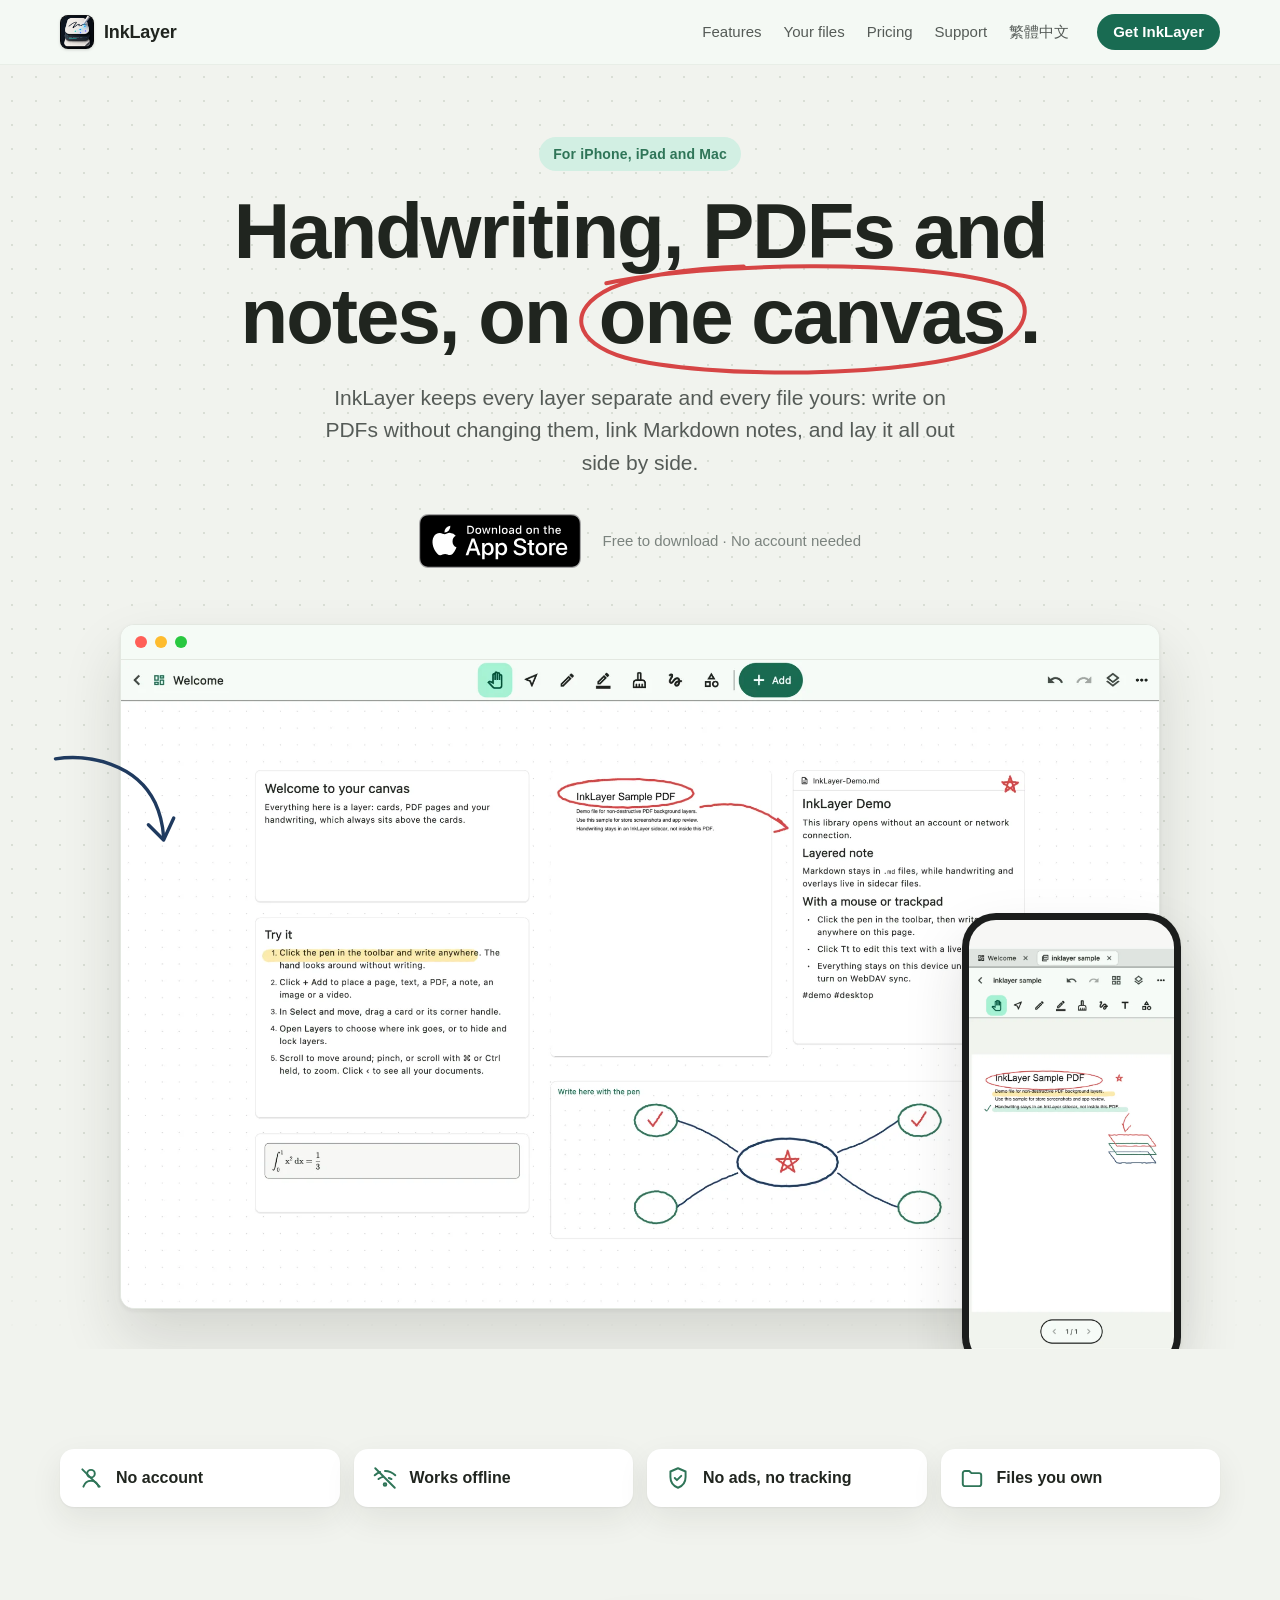
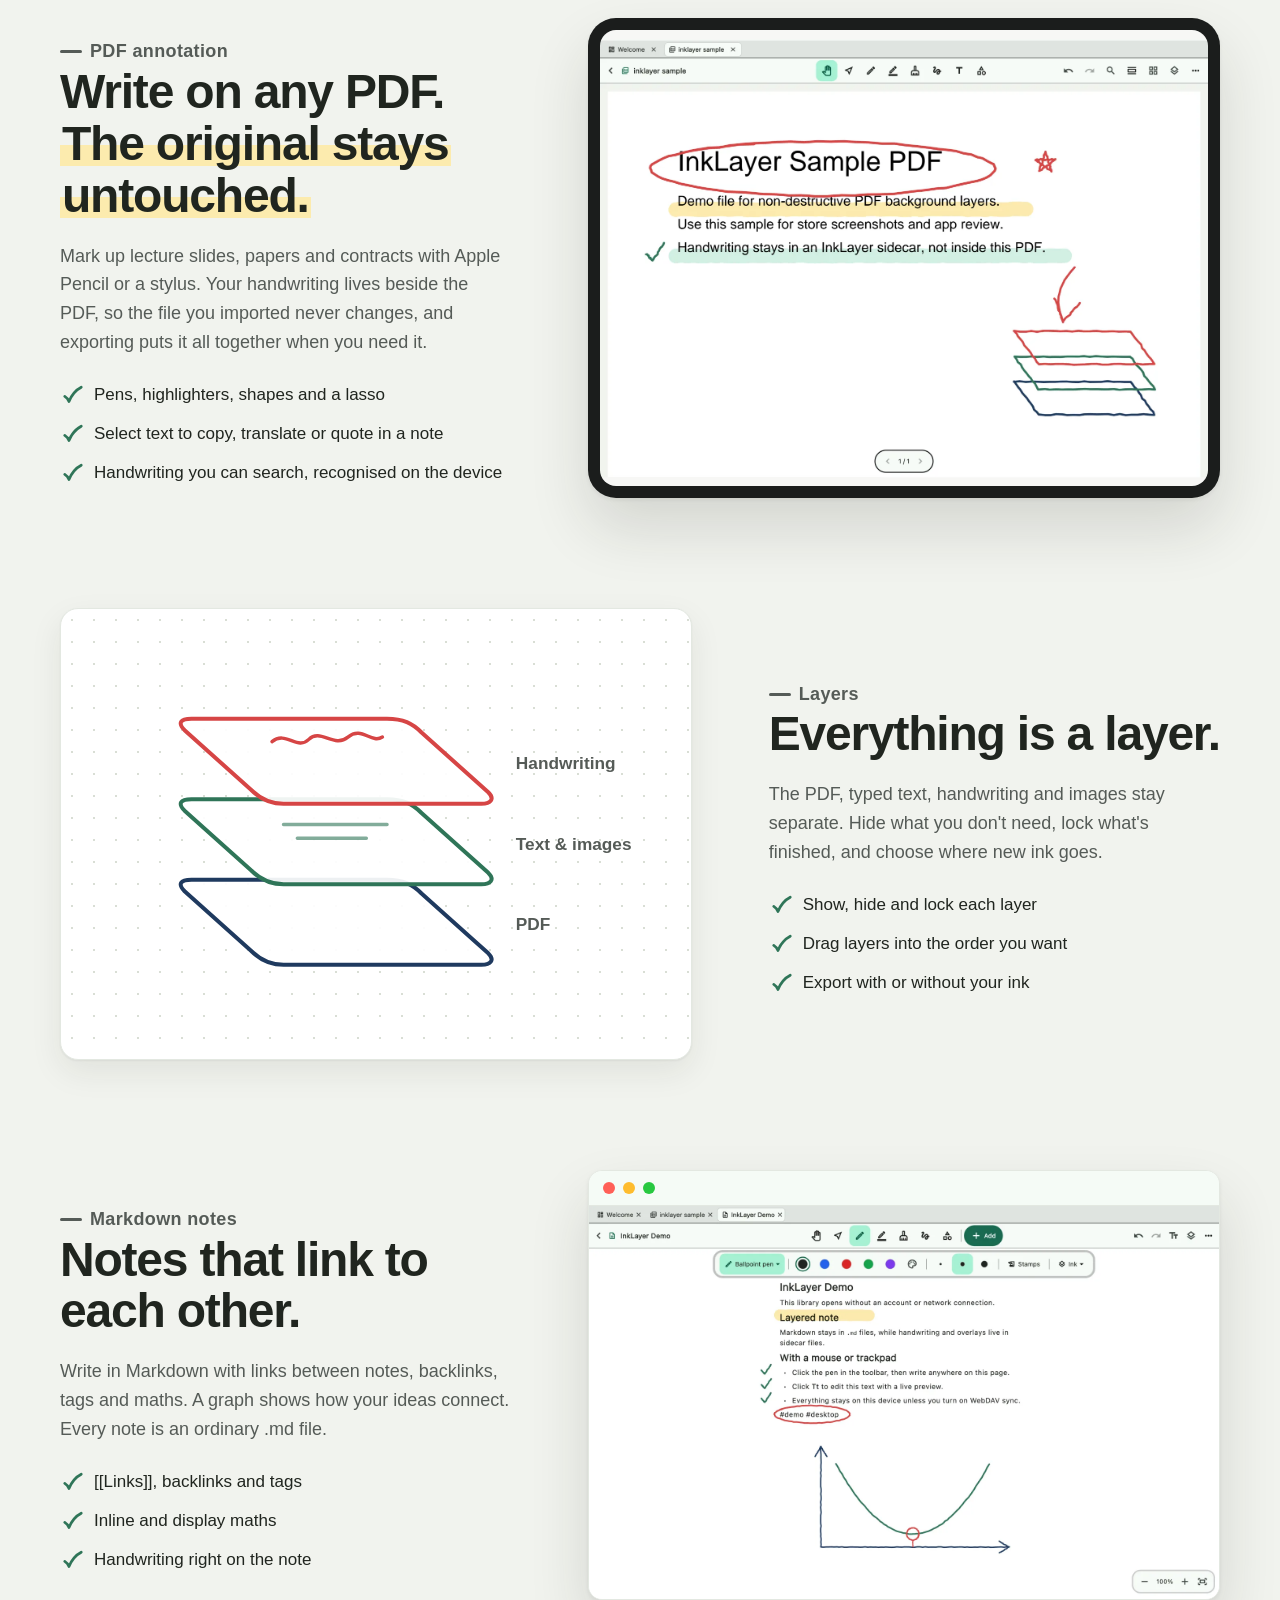
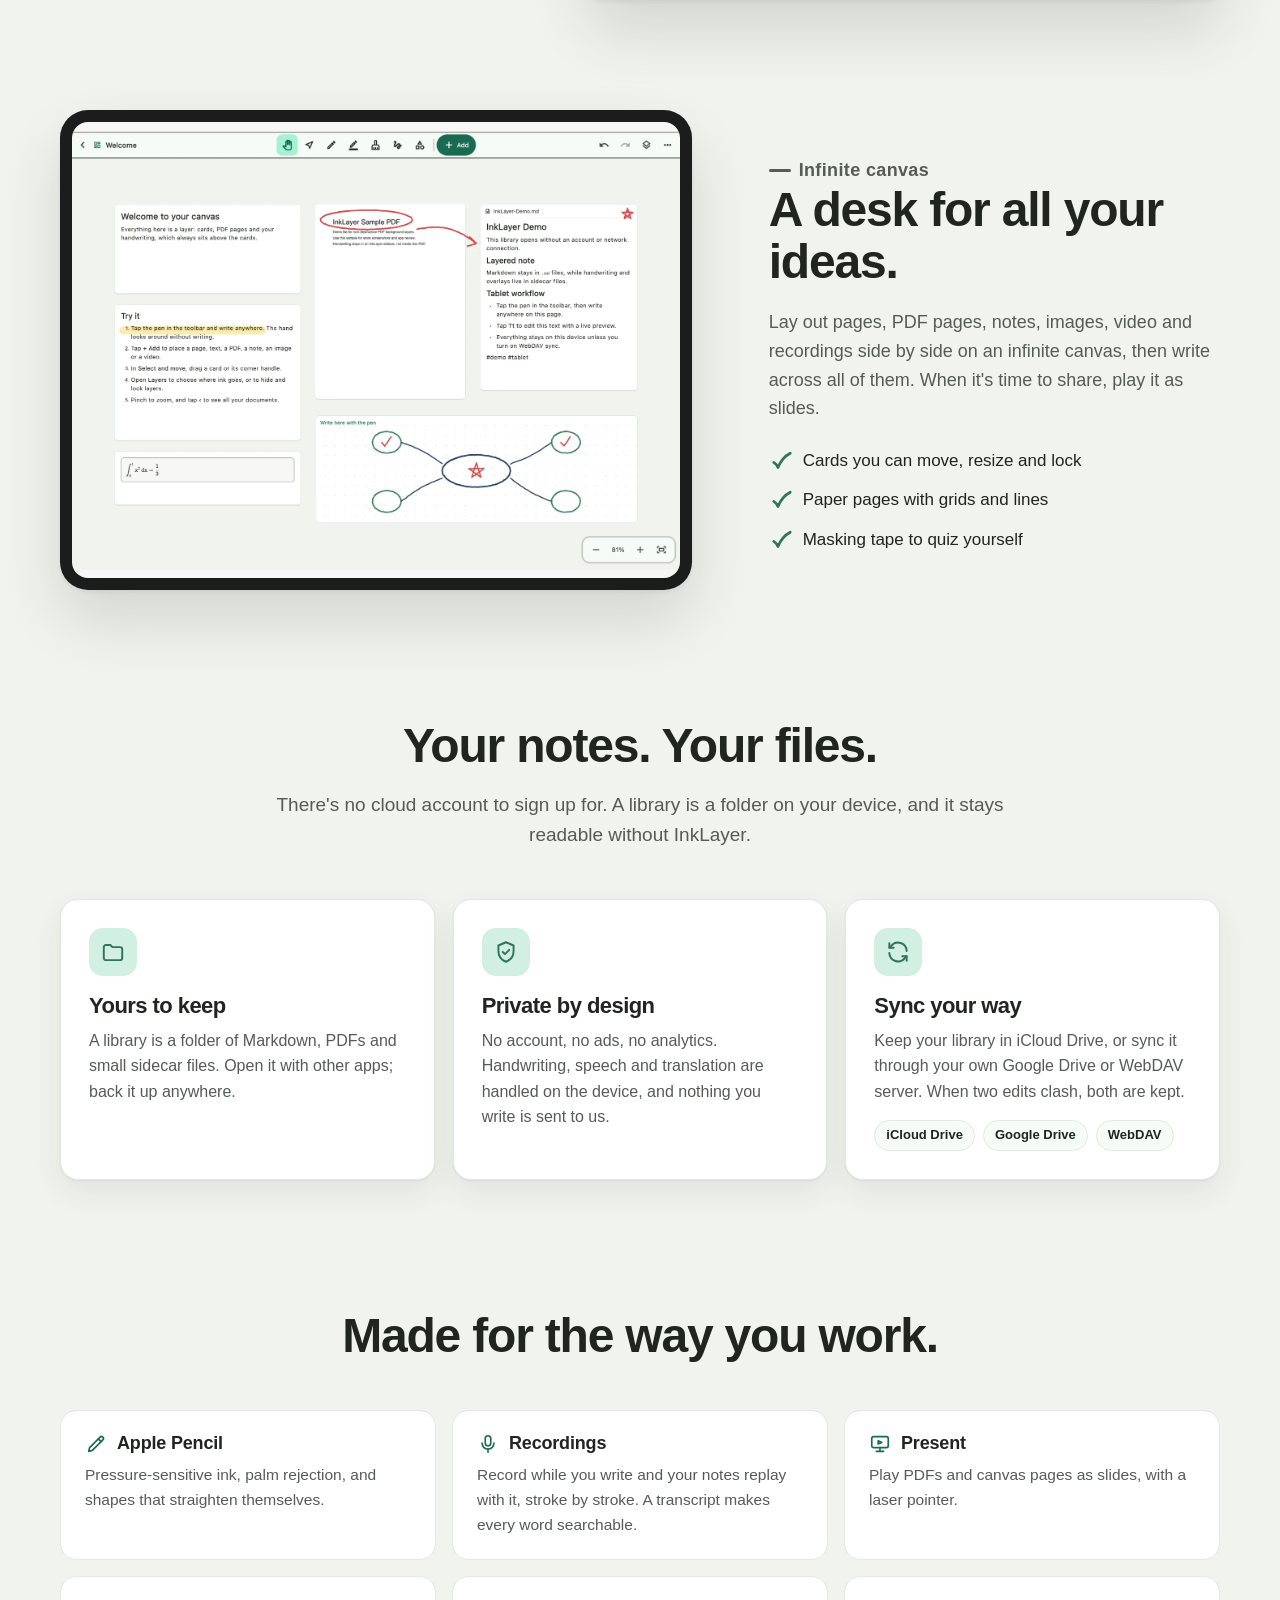
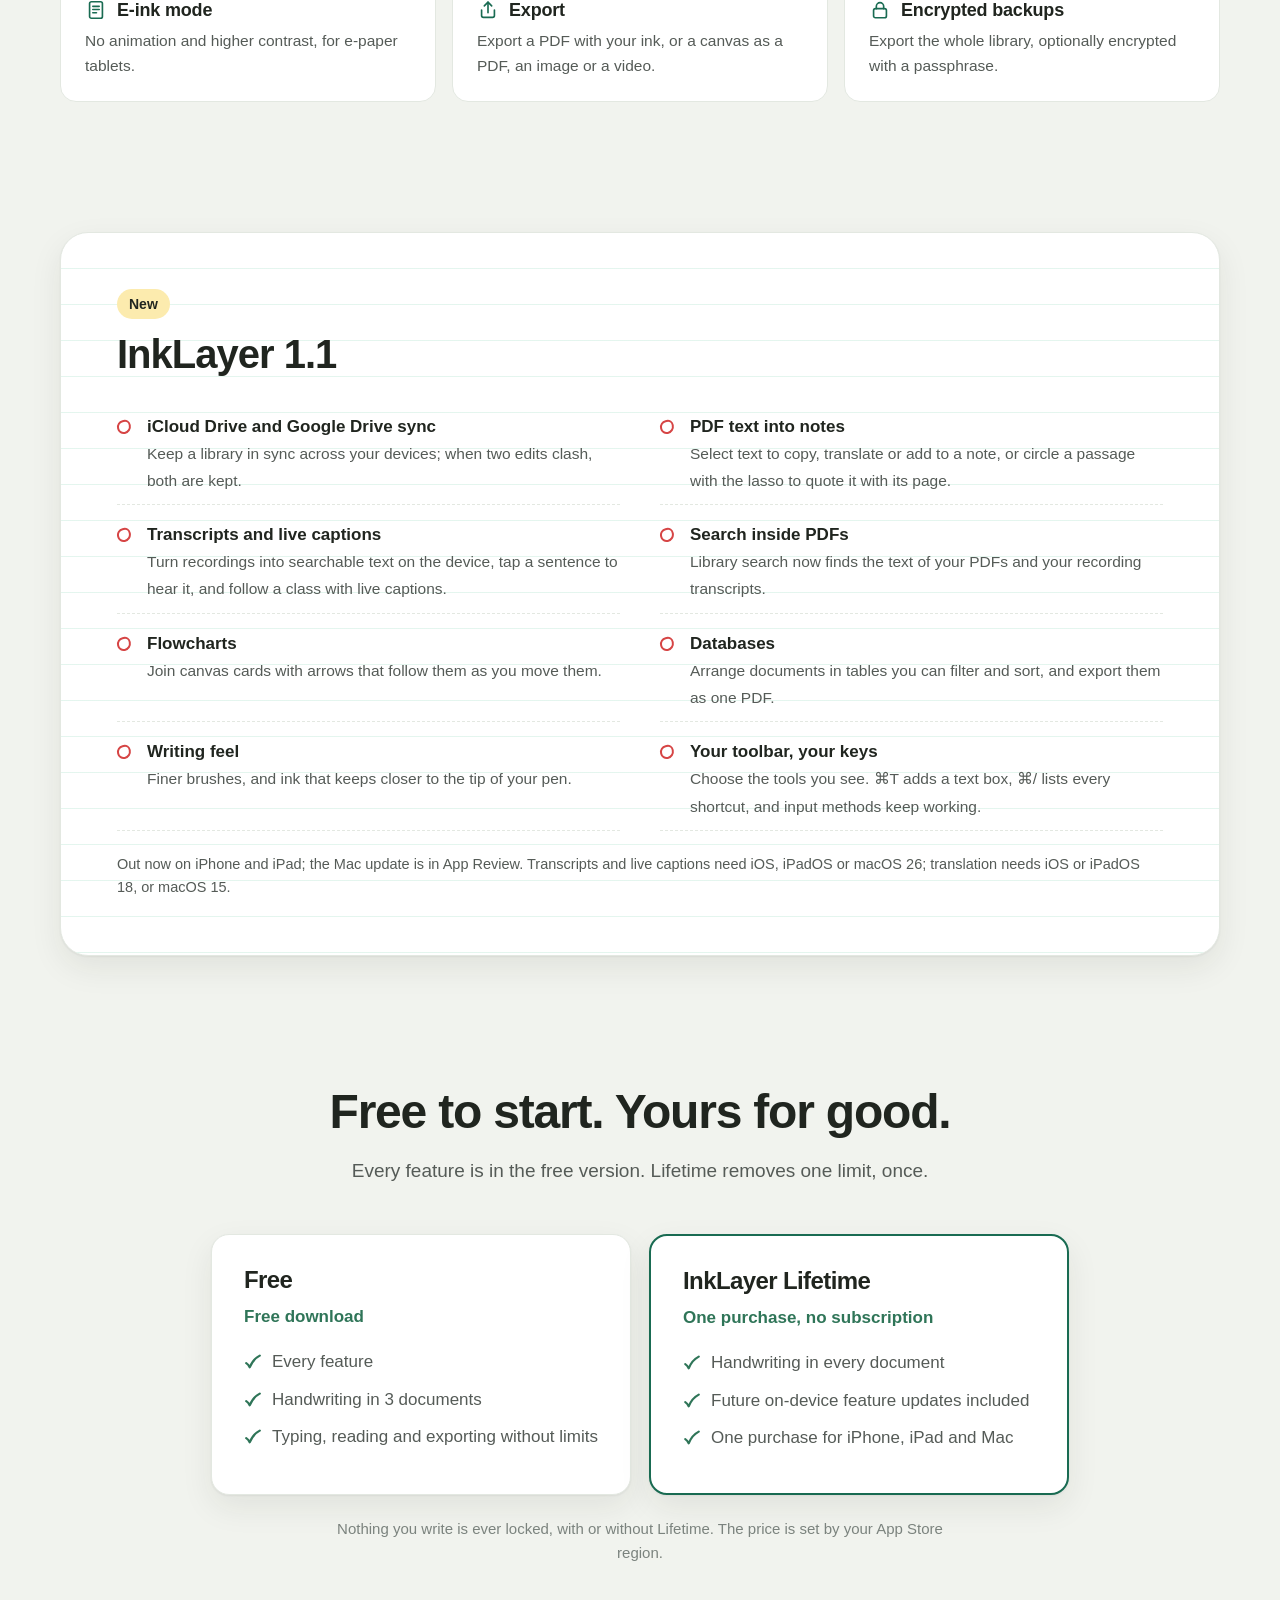
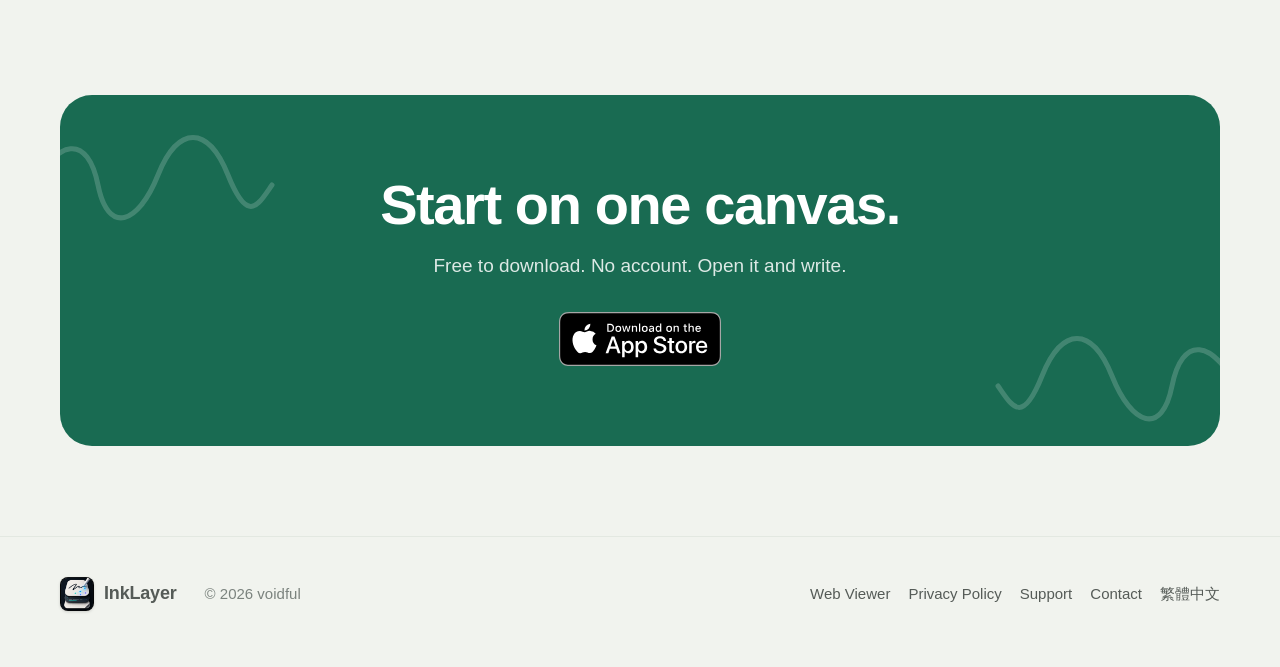
==== commit 4fe3e992: "Web viewer at /viewer/; privacy policy covers it (a copy kept in the browser) Co-Authored-By: Claude" ====
--- a/index.html
+++ b/index.html
@@ -131,7 +131,7 @@
   <div class="wrap">
     <a class="brand" href="/"><img src="/assets/img/icon-128.png" alt="" width="34" height="34">InkLayer</a>
     <span>© 2026 voidful</span>
-    <nav aria-label="Footer"><a href="/privacy/">Privacy Policy</a><a href="/support/">Support</a><a href="mailto:support@eric-lam.com">Contact</a><a href="/index.zh-TW.html" hreflang="zh-Hant" lang="zh-Hant">繁體中文</a></nav>
+    <nav aria-label="Footer"><a href="/viewer/">Web Viewer</a><a href="/privacy/">Privacy Policy</a><a href="/support/">Support</a><a href="mailto:support@eric-lam.com">Contact</a><a href="/index.zh-TW.html" hreflang="zh-Hant" lang="zh-Hant">繁體中文</a></nav>
   </div>
 </footer>
 </body>
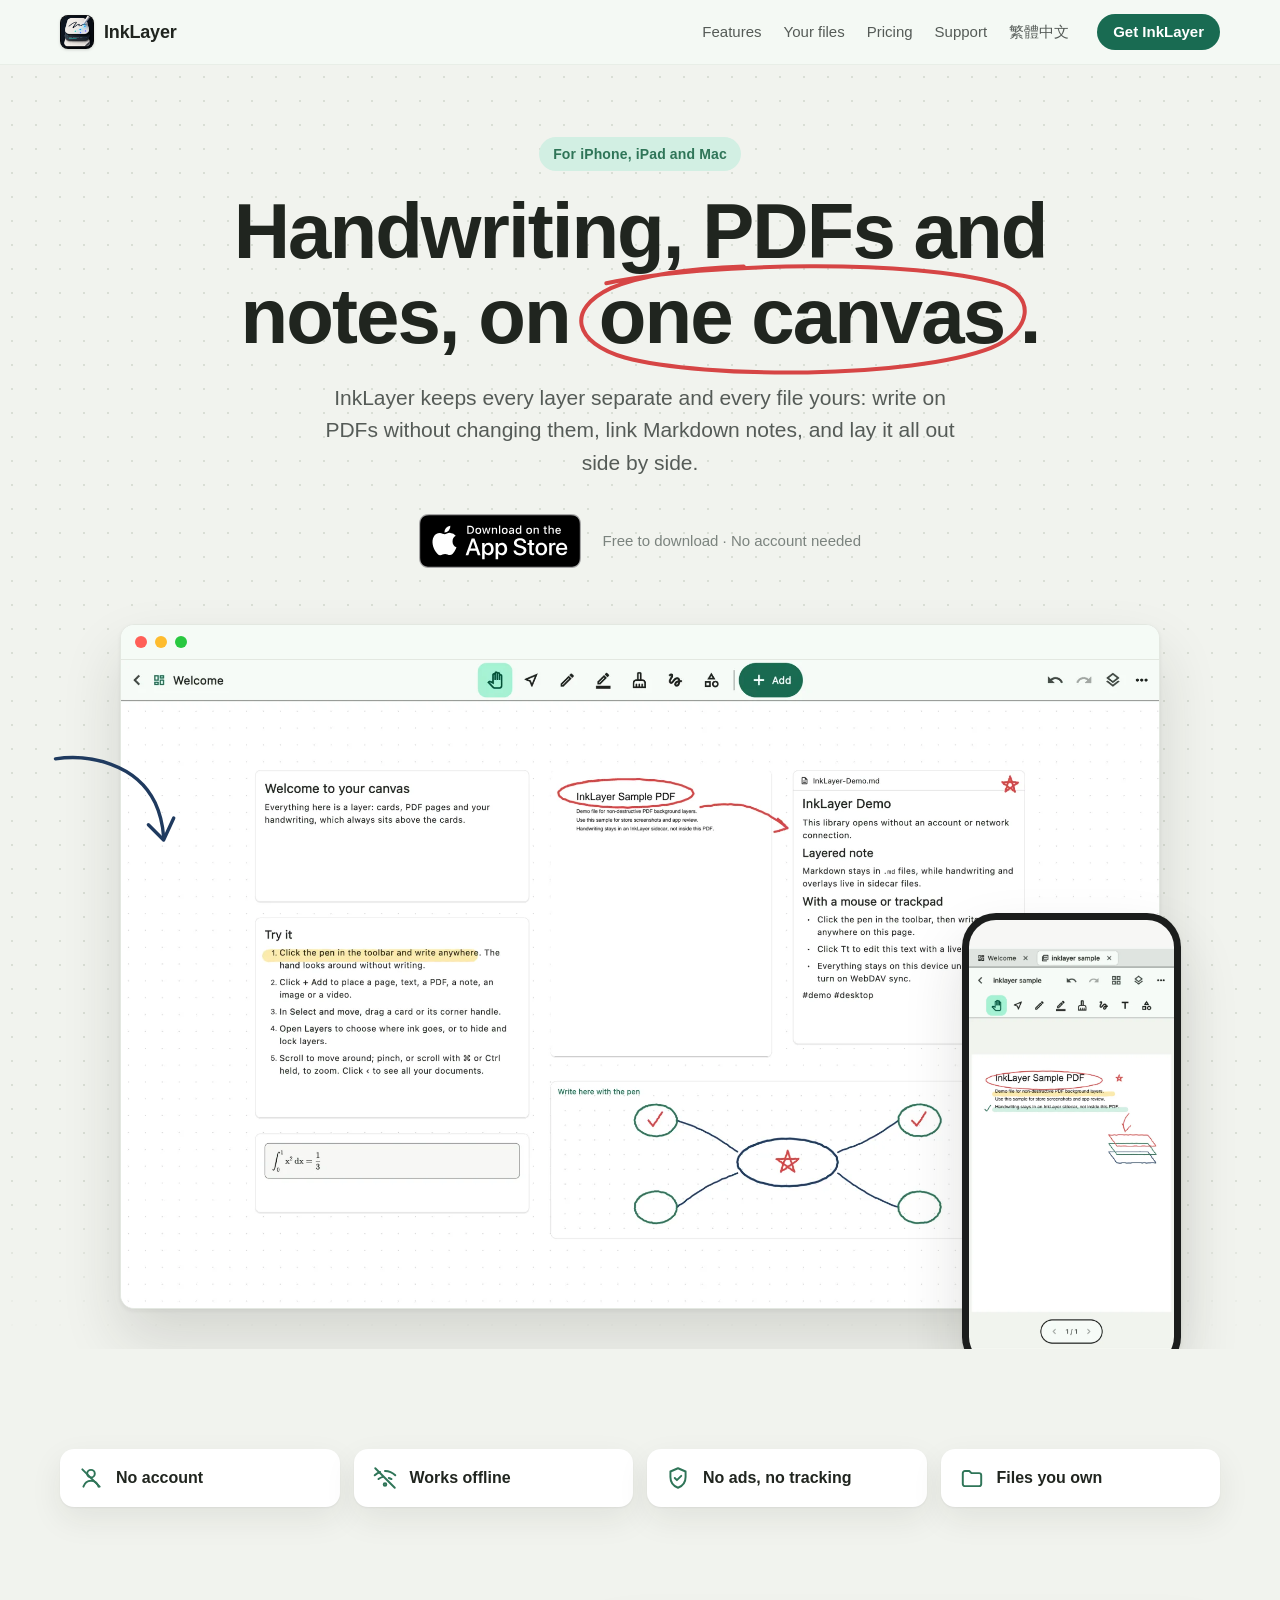
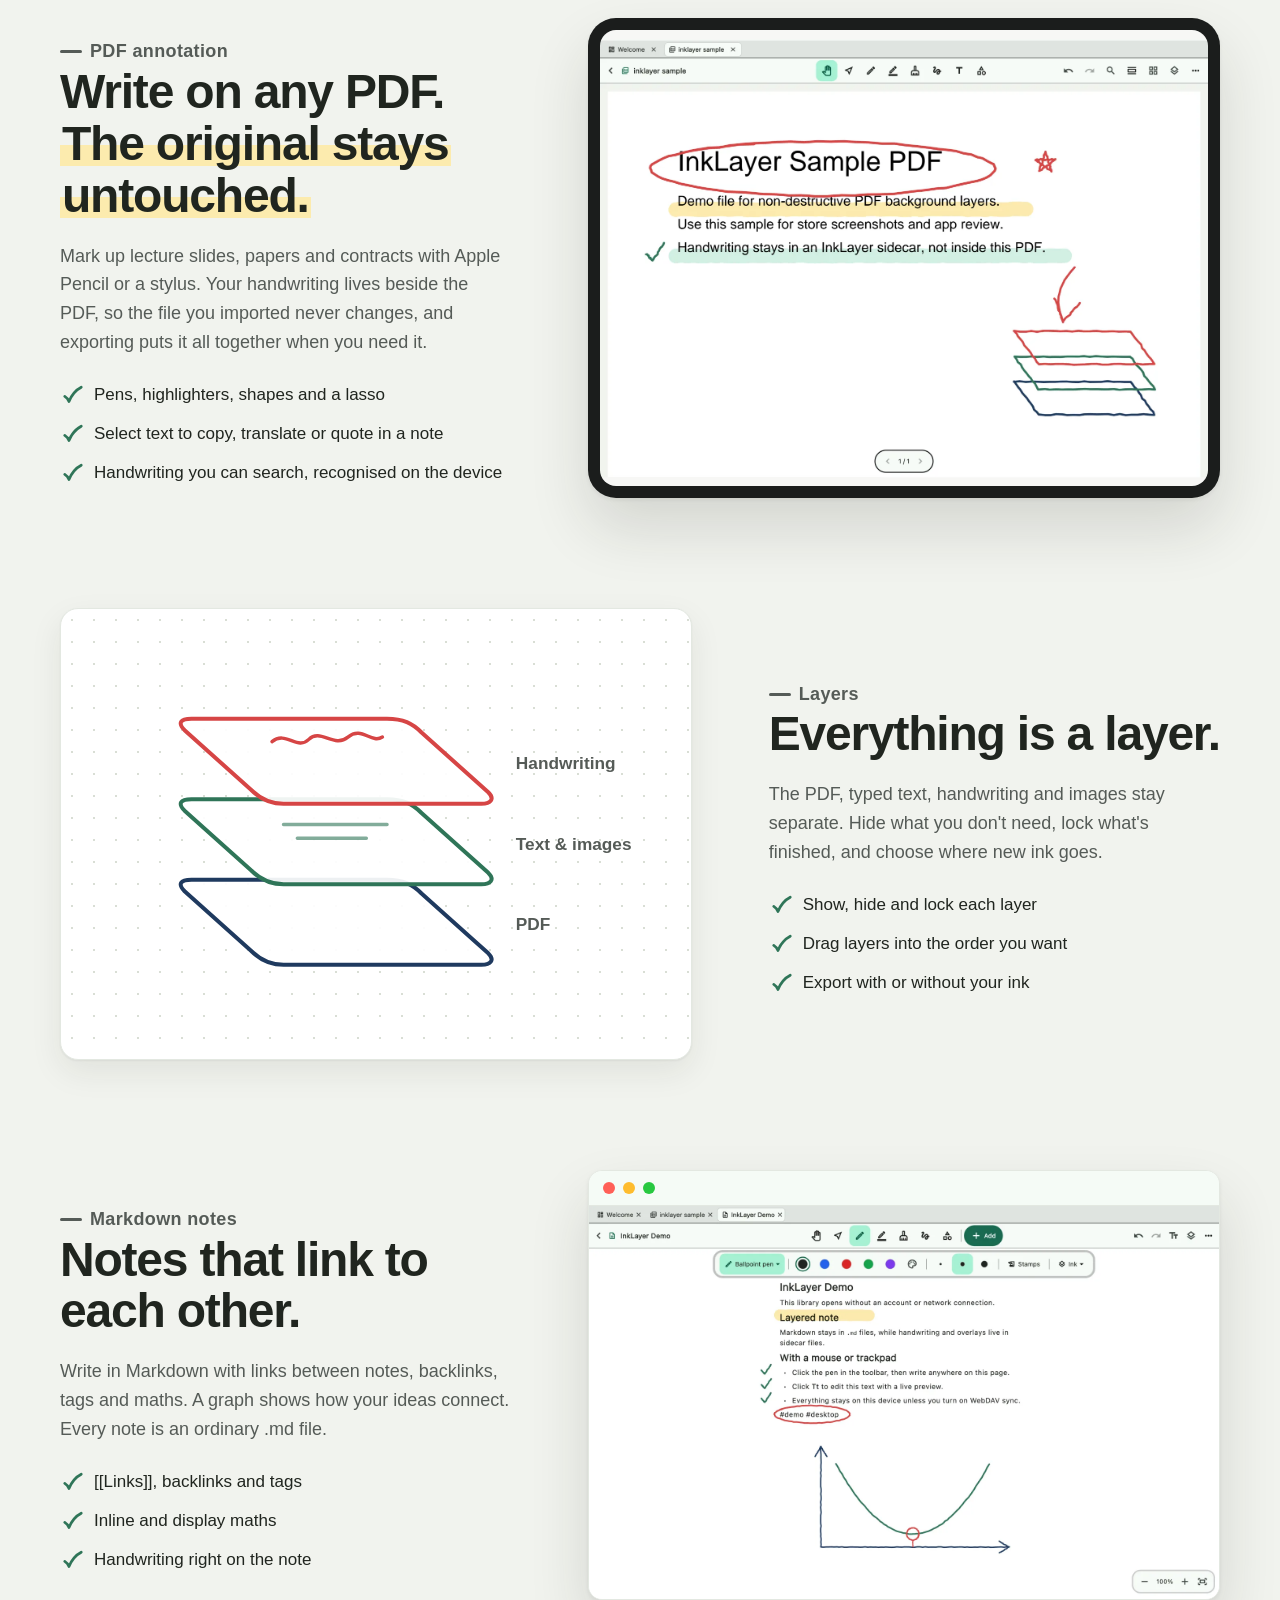
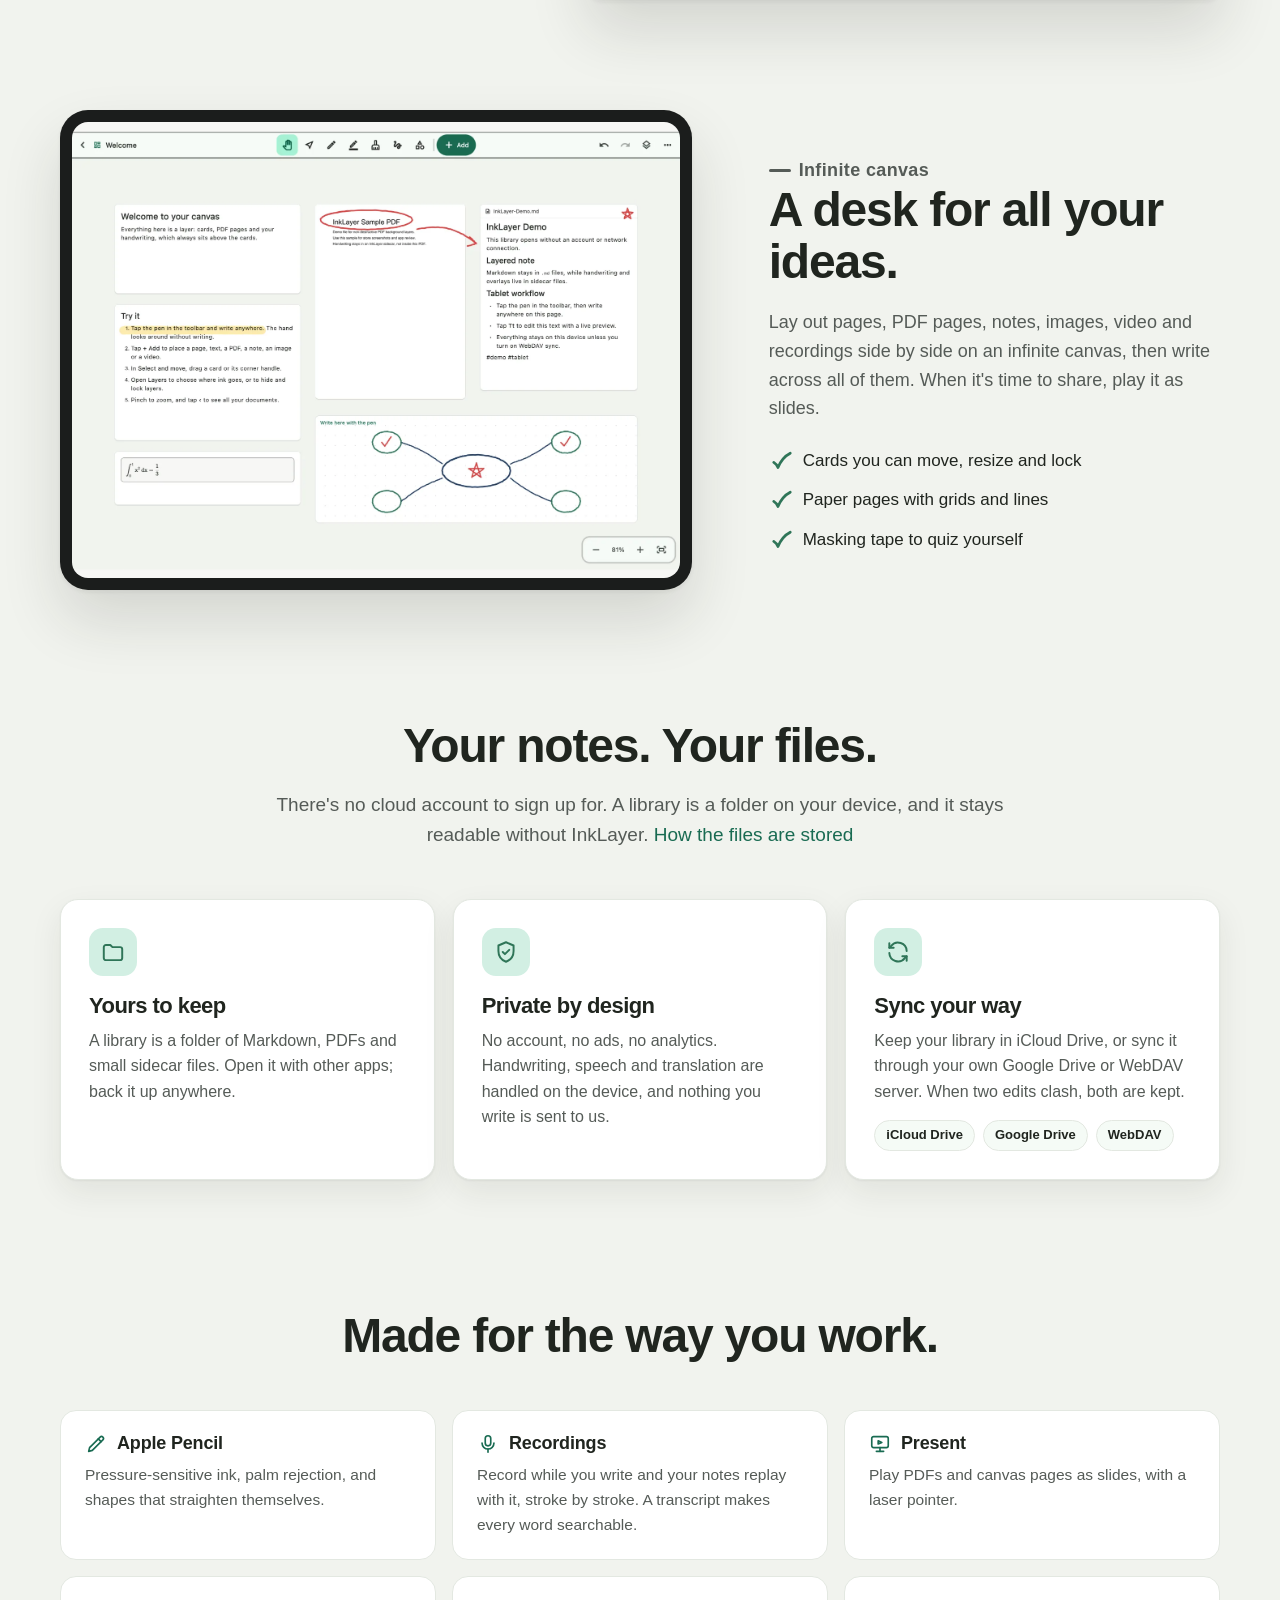
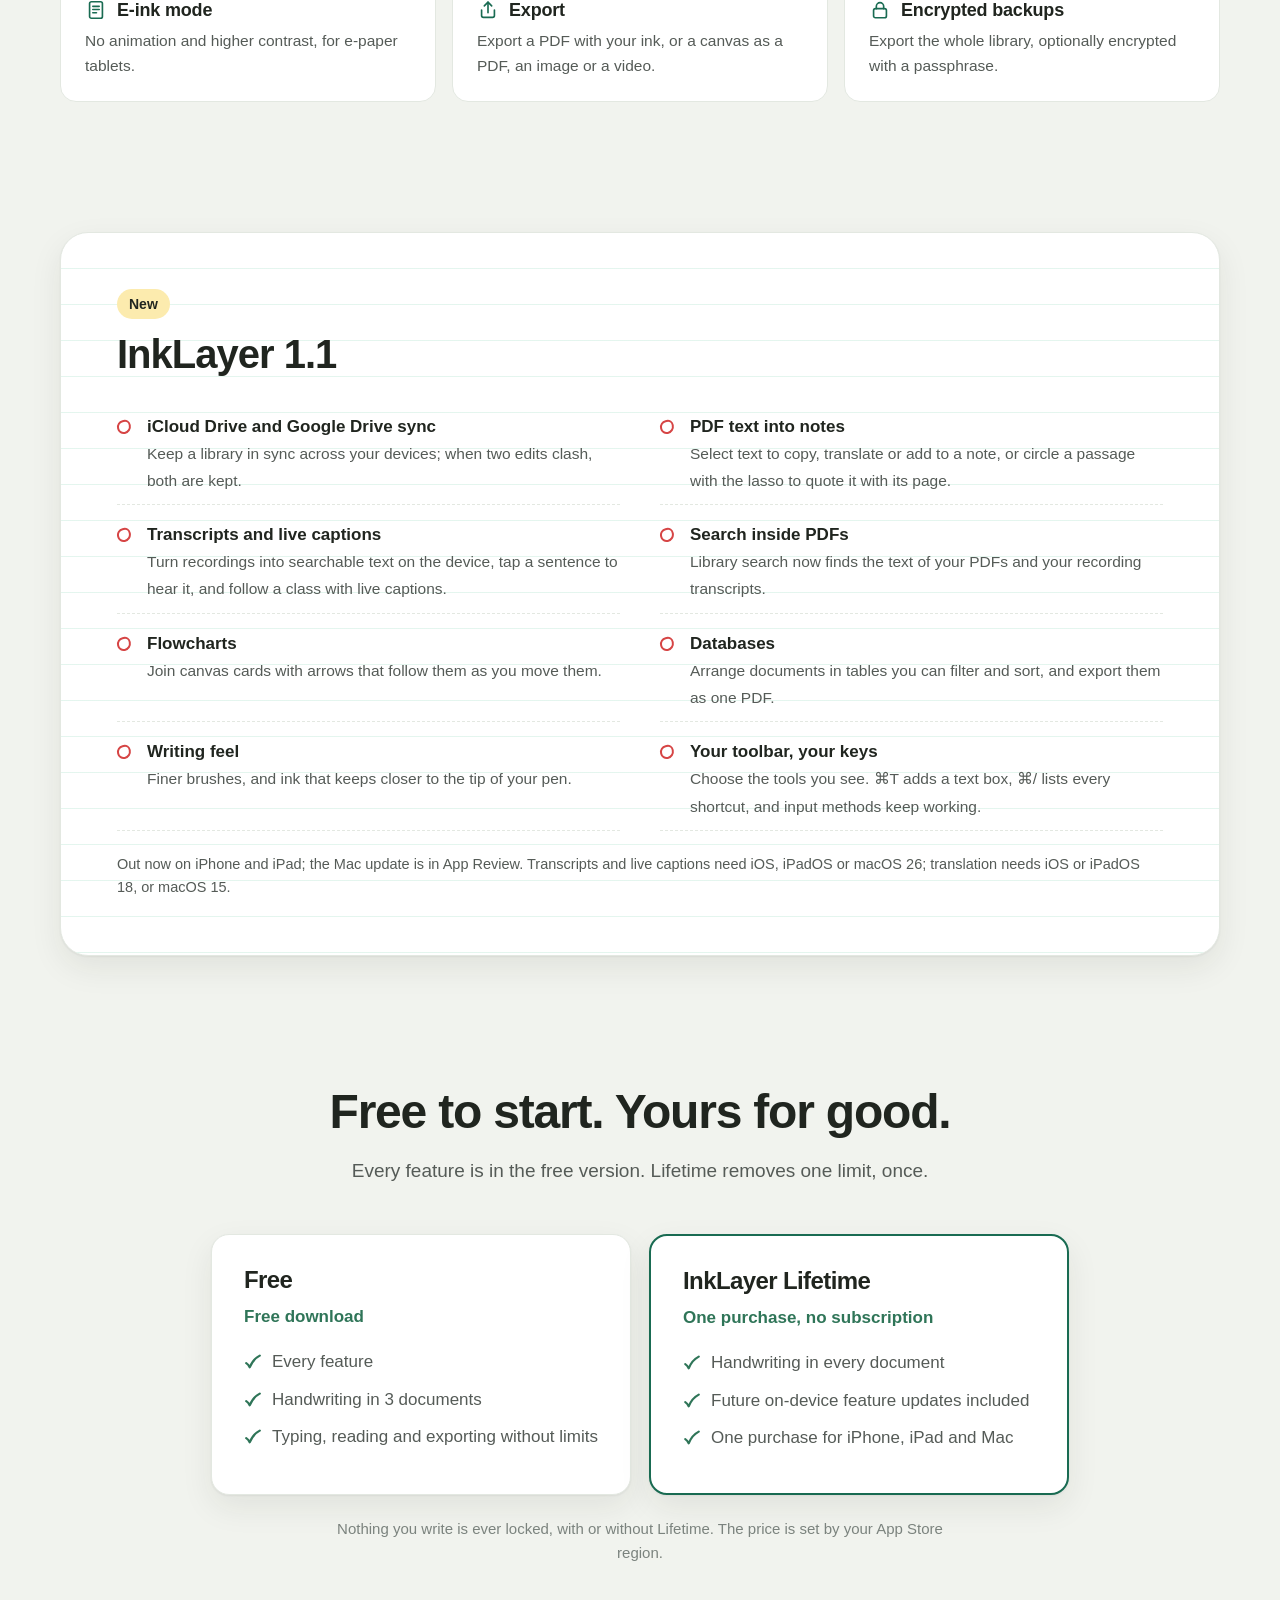
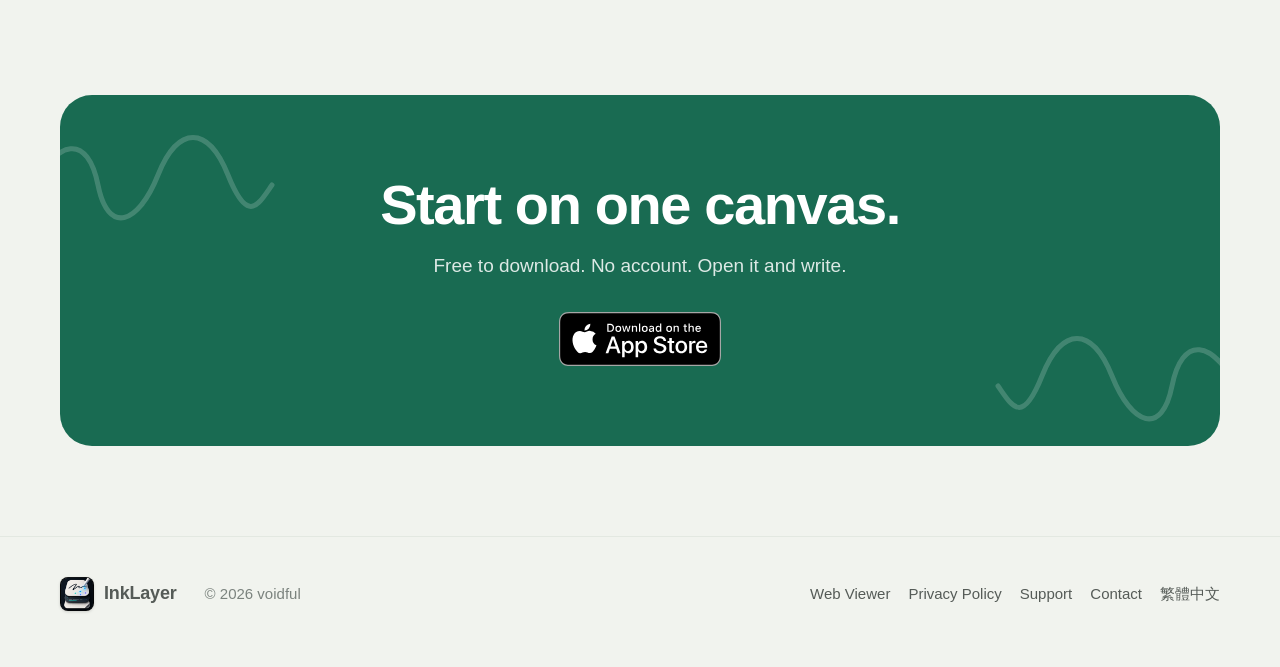
==== commit 5ebd4a23: "File format: a public page in English and Traditional Chinese, linked from Your files" ====
--- a/index.html
+++ b/index.html
@@ -100,7 +100,7 @@
     </section>
     </div>
     <section id="yours">
-      <div class="section-head reveal"><h2>Your notes. Your files.</h2><p>There&#x27;s no cloud account to sign up for. A library is a folder on your device, and it stays readable without InkLayer.</p></div>
+      <div class="section-head reveal"><h2>Your notes. Your files.</h2><p>There&#x27;s no cloud account to sign up for. A library is a folder on your device, and it stays readable without InkLayer. <a href="/format/">How the files are stored</a></p></div>
       <div class="cards"><article class="card reveal"><div class="glyph"><svg viewBox="0 0 24 24" fill="none" stroke="currentColor" stroke-width="1.8" stroke-linecap="round" stroke-linejoin="round" aria-hidden="true"><path d="M3.5 7.5a2 2 0 0 1 2-2h4l2 2h7a2 2 0 0 1 2 2v8a2 2 0 0 1-2 2h-13a2 2 0 0 1-2-2z"/></svg></div><h3>Yours to keep</h3><p>A library is a folder of Markdown, PDFs and small sidecar files. Open it with other apps; back it up anywhere.</p></article><article class="card reveal"><div class="glyph"><svg viewBox="0 0 24 24" fill="none" stroke="currentColor" stroke-width="1.8" stroke-linecap="round" stroke-linejoin="round" aria-hidden="true"><path d="M12 3l7 3v5c0 4.6-2.9 8.4-7 10-4.1-1.6-7-5.4-7-10V6z"/><path d="M9 12l2 2 4-4"/></svg></div><h3>Private by design</h3><p>No account, no ads, no analytics. Handwriting, speech and translation are handled on the device, and nothing you write is sent to us.</p></article><article class="card reveal"><div class="glyph"><svg viewBox="0 0 24 24" fill="none" stroke="currentColor" stroke-width="1.8" stroke-linecap="round" stroke-linejoin="round" aria-hidden="true"><path d="M20 11a8 8 0 0 0-14.3-4.6L4 8"/><path d="M4 4v4h4"/><path d="M4 13a8 8 0 0 0 14.3 4.6L20 16"/><path d="M20 20v-4h-4"/></svg></div><h3>Sync your way</h3><p>Keep your library in iCloud Drive, or sync it through your own Google Drive or WebDAV server. When two edits clash, both are kept.</p><div class="sync-row"><span class="chip">iCloud Drive</span><span class="chip">Google Drive</span><span class="chip">WebDAV</span></div></article></div>
     </section>
     <section>
--- a/assets/css/site.css
+++ b/assets/css/site.css
@@ -992,6 +992,15 @@
   margin: 10px 0 18px;
 }
 
+.doc pre {
+  overflow-x: auto;
+  padding: 14px 16px;
+  border-radius: 12px;
+  background: var(--mint-soft);
+  font-size: 13px;
+  line-height: 1.5;
+}
+
 .doc .notice {
   border-left: 4px solid var(--green-ink);
   padding: 8px 14px;
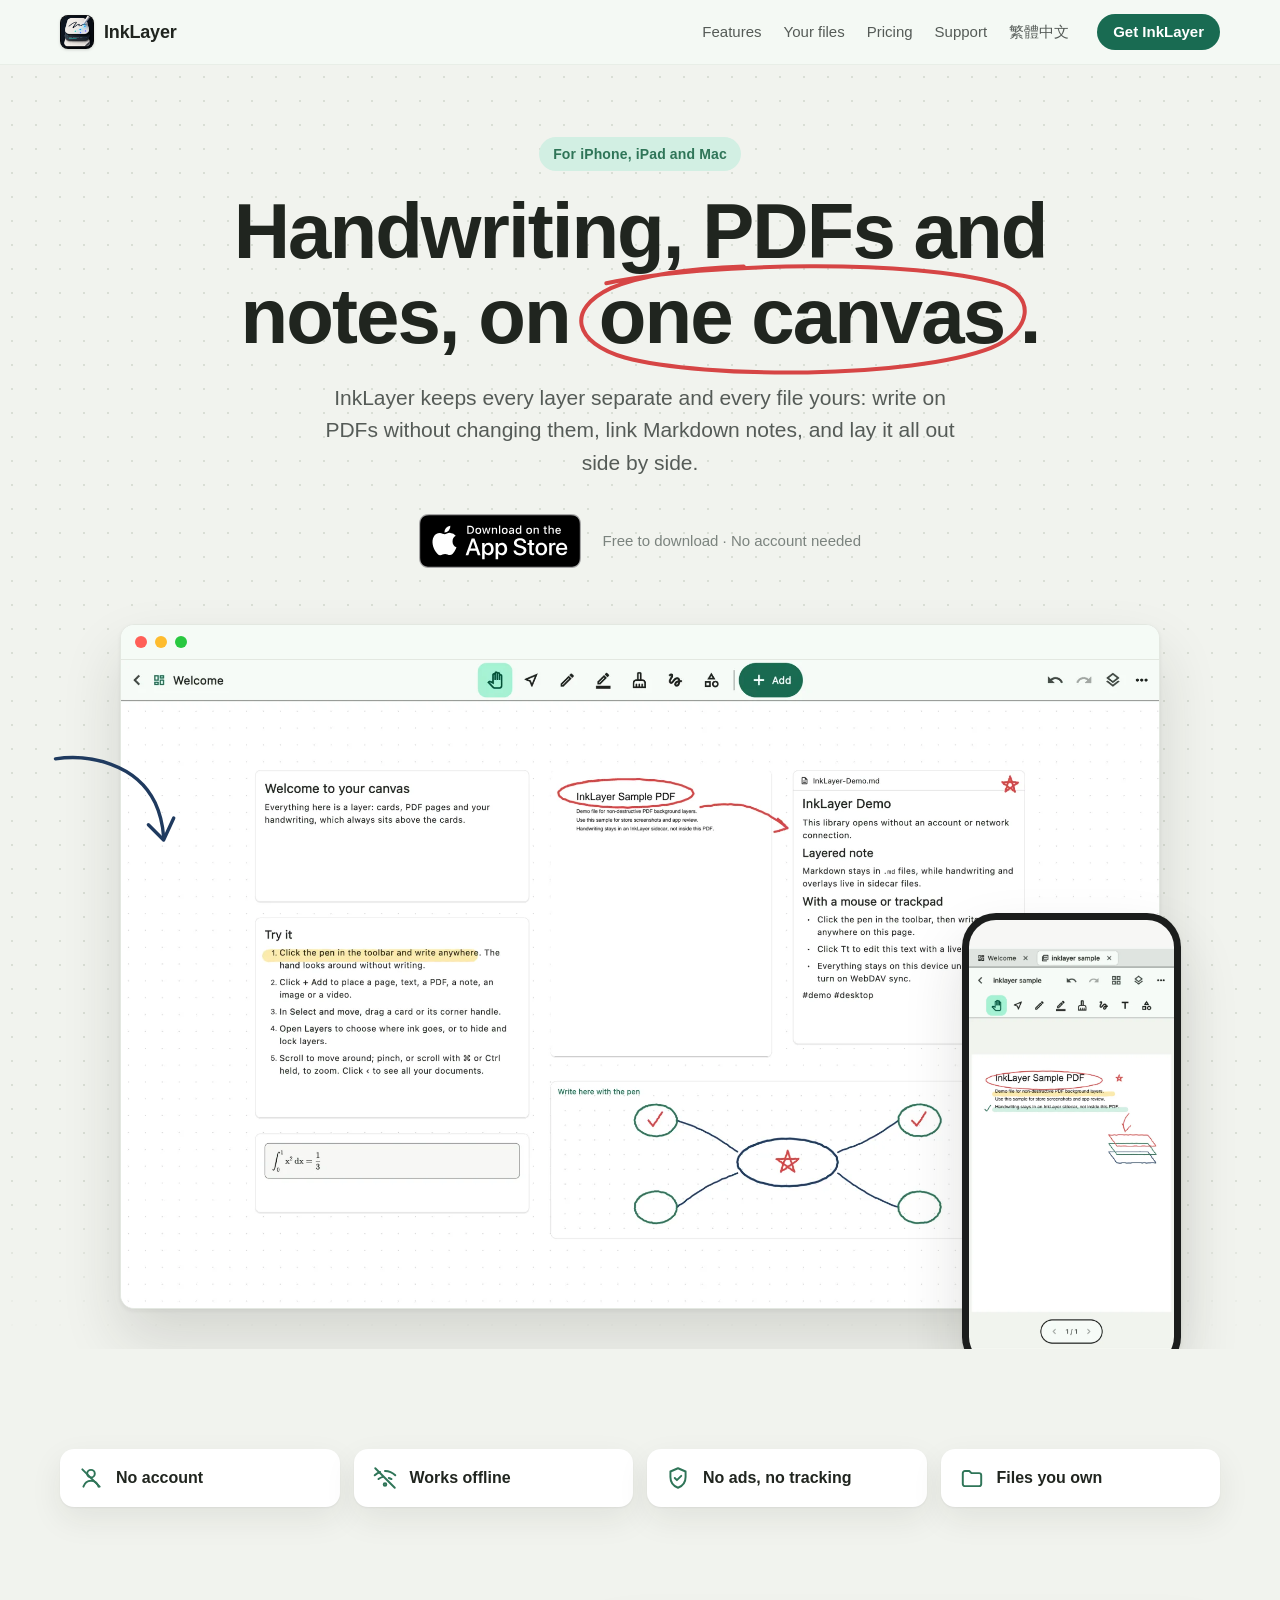
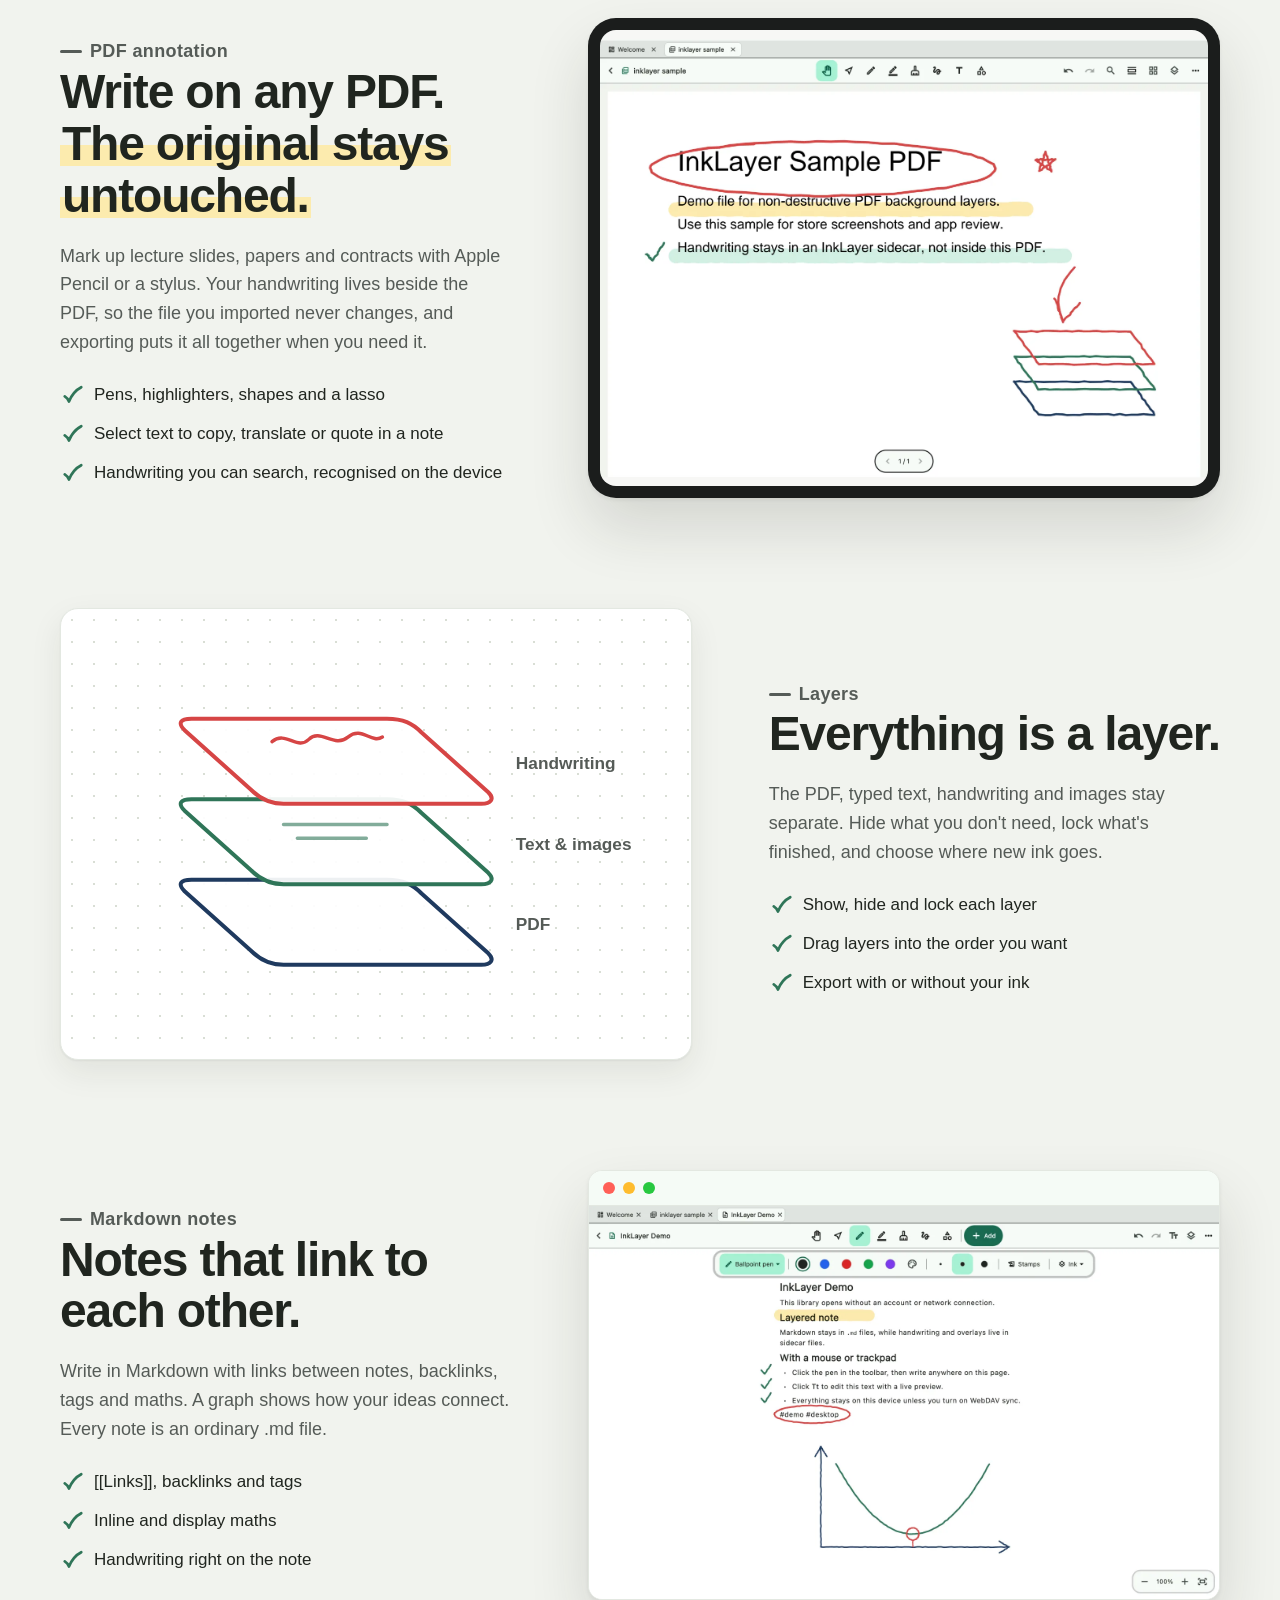
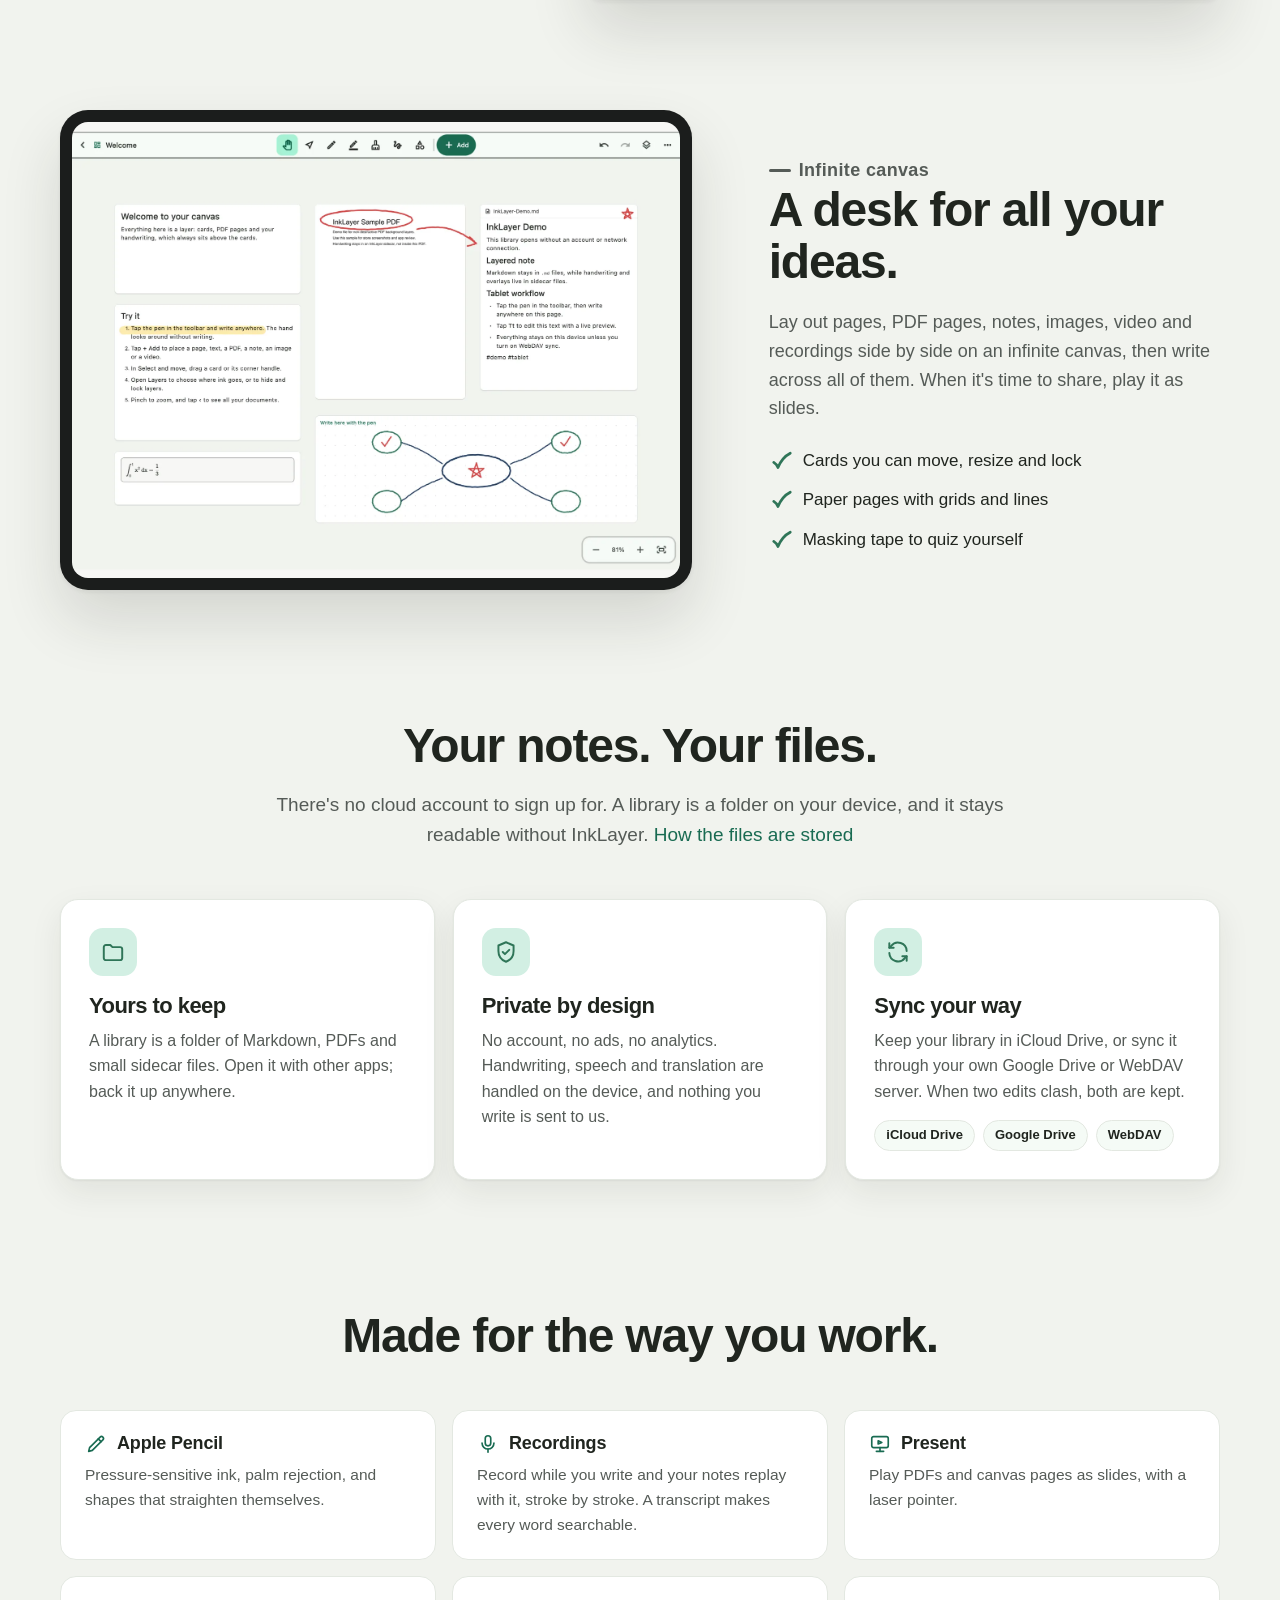
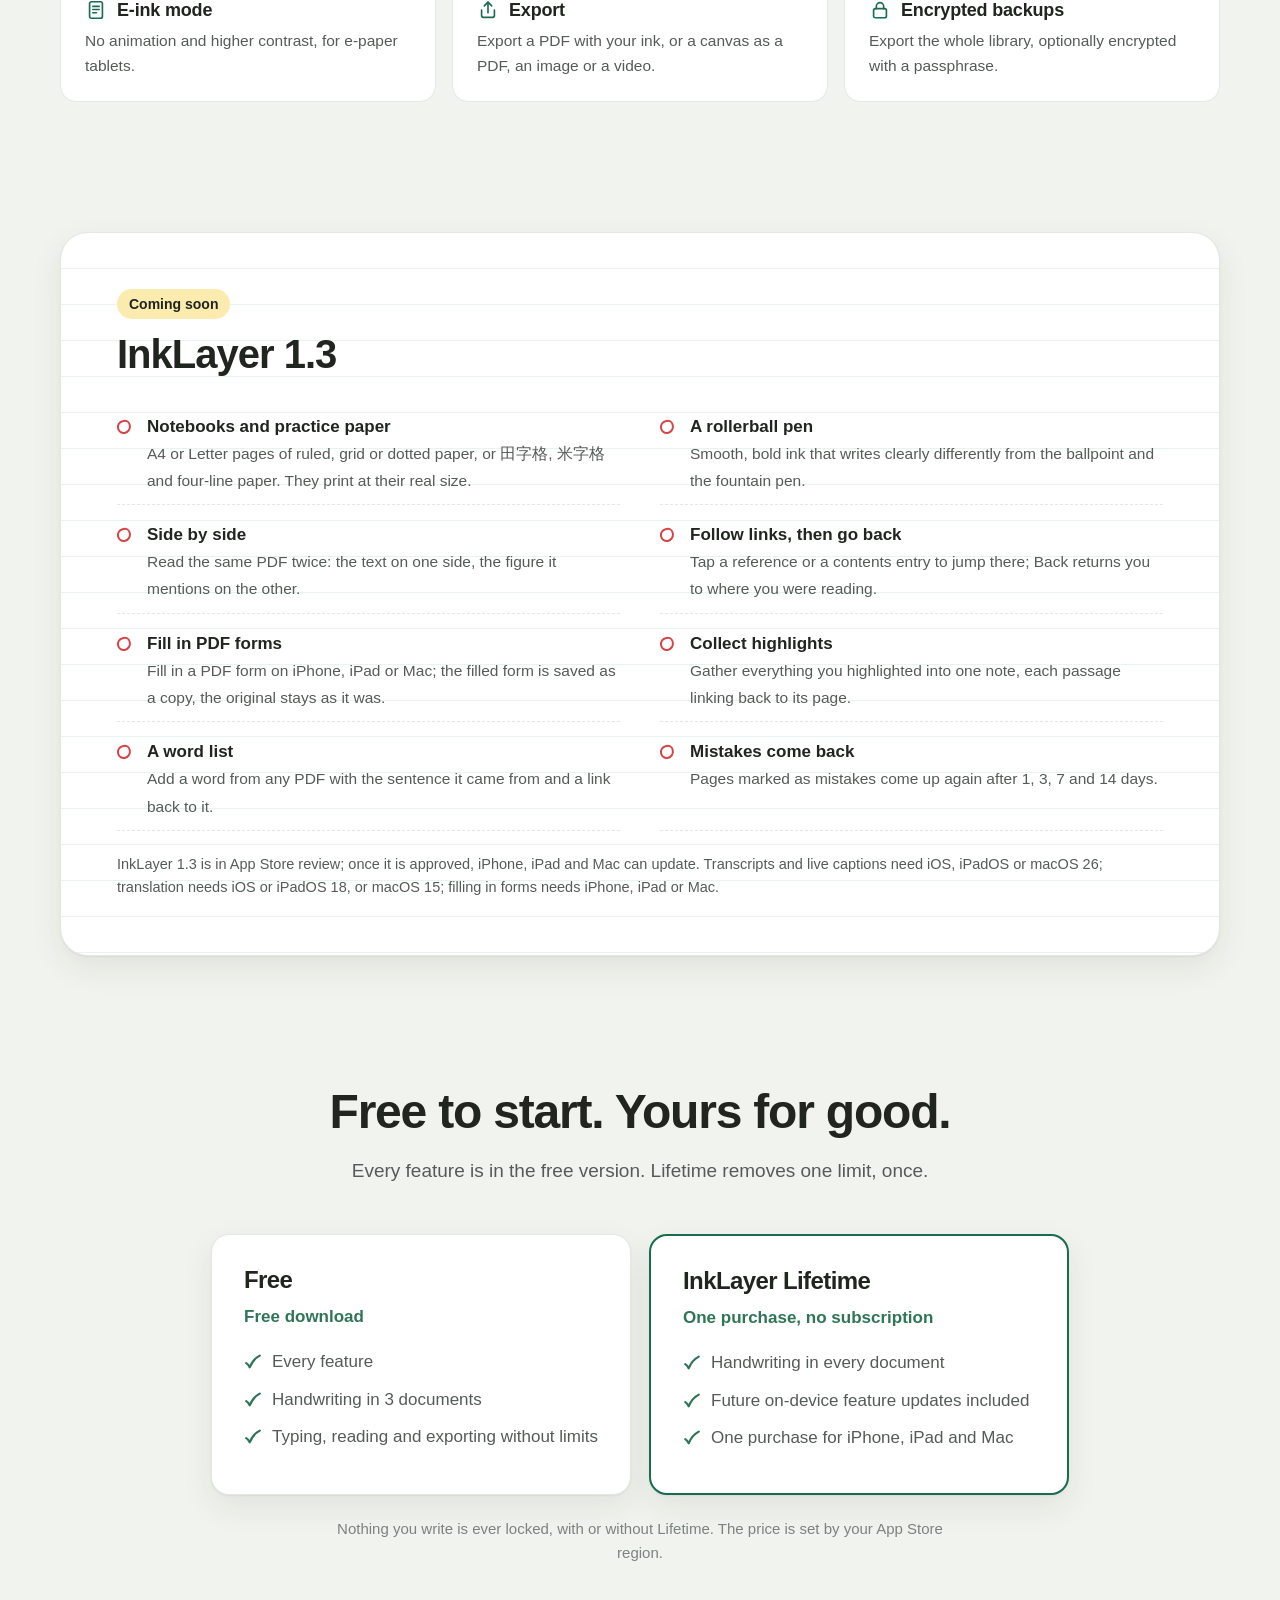
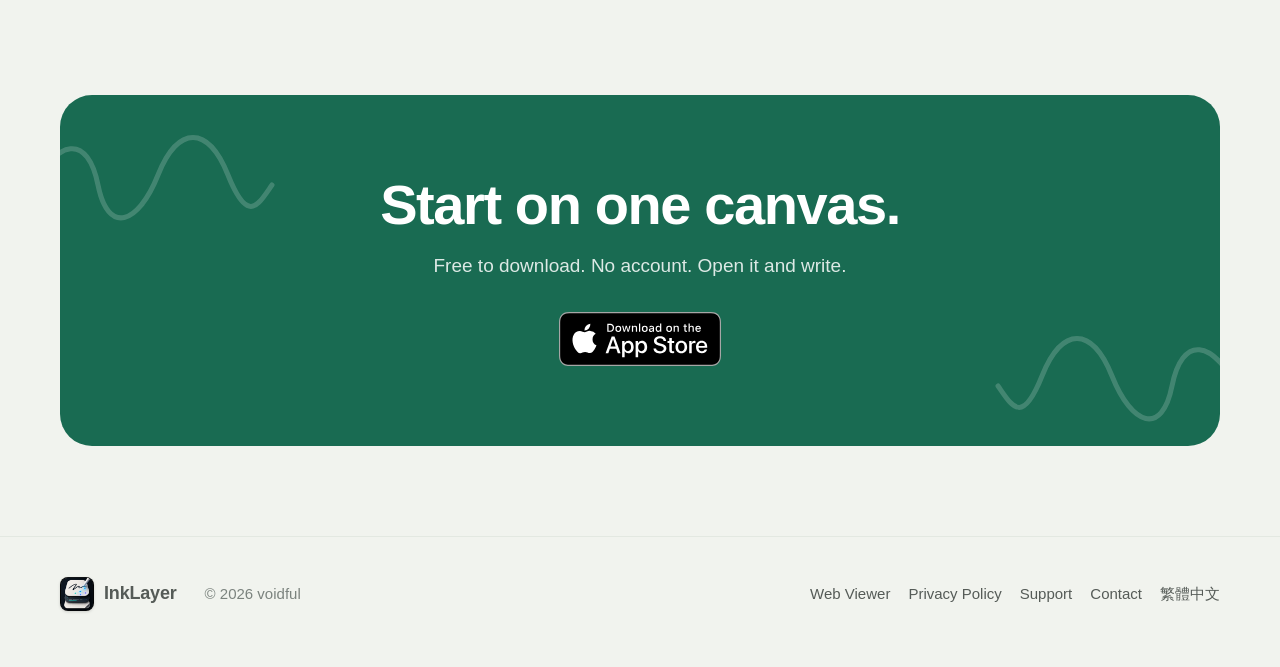
==== commit fc1c9211: "InkLayer 1.3: the new-features panel (in App Store review), format notes on page links and review da" ====
--- a/index.html
+++ b/index.html
@@ -108,10 +108,10 @@
       <div class="grid"><article class="tile reveal"><h3><svg viewBox="0 0 24 24" fill="none" stroke="currentColor" stroke-width="1.8" stroke-linecap="round" stroke-linejoin="round" aria-hidden="true"><path d="M4 20l1-4L16.5 4.5a2.1 2.1 0 0 1 3 3L8 19z"/><path d="M14.5 6.5l3 3"/></svg>Apple Pencil</h3><p>Pressure-sensitive ink, palm rejection, and shapes that straighten themselves.</p></article><article class="tile reveal"><h3><svg viewBox="0 0 24 24" fill="none" stroke="currentColor" stroke-width="1.8" stroke-linecap="round" stroke-linejoin="round" aria-hidden="true"><rect x="9" y="3" width="6" height="11" rx="3"/><path d="M5.5 11a6.5 6.5 0 0 0 13 0"/><path d="M12 17.5V21"/></svg>Recordings</h3><p>Record while you write and your notes replay with it, stroke by stroke. A transcript makes every word searchable.</p></article><article class="tile reveal"><h3><svg viewBox="0 0 24 24" fill="none" stroke="currentColor" stroke-width="1.8" stroke-linecap="round" stroke-linejoin="round" aria-hidden="true"><rect x="3" y="4" width="18" height="12" rx="2"/><path d="M8 20h8"/><path d="M12 16v4"/><path d="M10 8.5l4 1.8-4 1.7z"/></svg>Present</h3><p>Play PDFs and canvas pages as slides, with a laser pointer.</p></article><article class="tile reveal"><h3><svg viewBox="0 0 24 24" fill="none" stroke="currentColor" stroke-width="1.8" stroke-linecap="round" stroke-linejoin="round" aria-hidden="true"><rect x="5" y="3" width="14" height="18" rx="2"/><path d="M8.5 8h7"/><path d="M8.5 11.5h7"/><path d="M8.5 15h4"/></svg>E-ink mode</h3><p>No animation and higher contrast, for e-paper tablets.</p></article><article class="tile reveal"><h3><svg viewBox="0 0 24 24" fill="none" stroke="currentColor" stroke-width="1.8" stroke-linecap="round" stroke-linejoin="round" aria-hidden="true"><path d="M12 15V3.5"/><path d="M8 7.5l4-4 4 4"/><path d="M5 12v6a2 2 0 0 0 2 2h10a2 2 0 0 0 2-2v-6"/></svg>Export</h3><p>Export a PDF with your ink, or a canvas as a PDF, an image or a video.</p></article><article class="tile reveal"><h3><svg viewBox="0 0 24 24" fill="none" stroke="currentColor" stroke-width="1.8" stroke-linecap="round" stroke-linejoin="round" aria-hidden="true"><rect x="5" y="10.5" width="14" height="10" rx="2"/><path d="M8 10.5V8a4 4 0 0 1 8 0v2.5"/></svg>Encrypted backups</h3><p>Export the whole library, optionally encrypted with a passphrase.</p></article></div>
     </section>
     <section class="soon-panel reveal" id="next">
-      <span class="badge-11">New</span>
-      <h2>InkLayer 1.1</h2>
-      <ul class="soon-list"><li><strong>iCloud Drive and Google Drive sync</strong><span>Keep a library in sync across your devices; when two edits clash, both are kept.</span></li><li><strong>PDF text into notes</strong><span>Select text to copy, translate or add to a note, or circle a passage with the lasso to quote it with its page.</span></li><li><strong>Transcripts and live captions</strong><span>Turn recordings into searchable text on the device, tap a sentence to hear it, and follow a class with live captions.</span></li><li><strong>Search inside PDFs</strong><span>Library search now finds the text of your PDFs and your recording transcripts.</span></li><li><strong>Flowcharts</strong><span>Join canvas cards with arrows that follow them as you move them.</span></li><li><strong>Databases</strong><span>Arrange documents in tables you can filter and sort, and export them as one PDF.</span></li><li><strong>Writing feel</strong><span>Finer brushes, and ink that keeps closer to the tip of your pen.</span></li><li><strong>Your toolbar, your keys</strong><span>Choose the tools you see. ⌘T adds a text box, ⌘/ lists every shortcut, and input methods keep working.</span></li></ul>
-      <p class="soon-note">Out now on iPhone and iPad; the Mac update is in App Review. Transcripts and live captions need iOS, iPadOS or macOS 26; translation needs iOS or iPadOS 18, or macOS 15.</p>
+      <span class="badge-11">Coming soon</span>
+      <h2>InkLayer 1.3</h2>
+      <ul class="soon-list"><li><strong>Notebooks and practice paper</strong><span>A4 or Letter pages of ruled, grid or dotted paper, or 田字格, 米字格 and four-line paper. They print at their real size.</span></li><li><strong>A rollerball pen</strong><span>Smooth, bold ink that writes clearly differently from the ballpoint and the fountain pen.</span></li><li><strong>Side by side</strong><span>Read the same PDF twice: the text on one side, the figure it mentions on the other.</span></li><li><strong>Follow links, then go back</strong><span>Tap a reference or a contents entry to jump there; Back returns you to where you were reading.</span></li><li><strong>Fill in PDF forms</strong><span>Fill in a PDF form on iPhone, iPad or Mac; the filled form is saved as a copy, the original stays as it was.</span></li><li><strong>Collect highlights</strong><span>Gather everything you highlighted into one note, each passage linking back to its page.</span></li><li><strong>A word list</strong><span>Add a word from any PDF with the sentence it came from and a link back to it.</span></li><li><strong>Mistakes come back</strong><span>Pages marked as mistakes come up again after 1, 3, 7 and 14 days.</span></li></ul>
+      <p class="soon-note">InkLayer 1.3 is in App Store review; once it is approved, iPhone, iPad and Mac can update. Transcripts and live captions need iOS, iPadOS or macOS 26; translation needs iOS or iPadOS 18, or macOS 15; filling in forms needs iPhone, iPad or Mac.</p>
     </section>
     <section id="pricing">
       <div class="section-head reveal"><h2>Free to start. Yours for good.</h2><p>Every feature is in the free version. Lifetime removes one limit, once.</p></div>
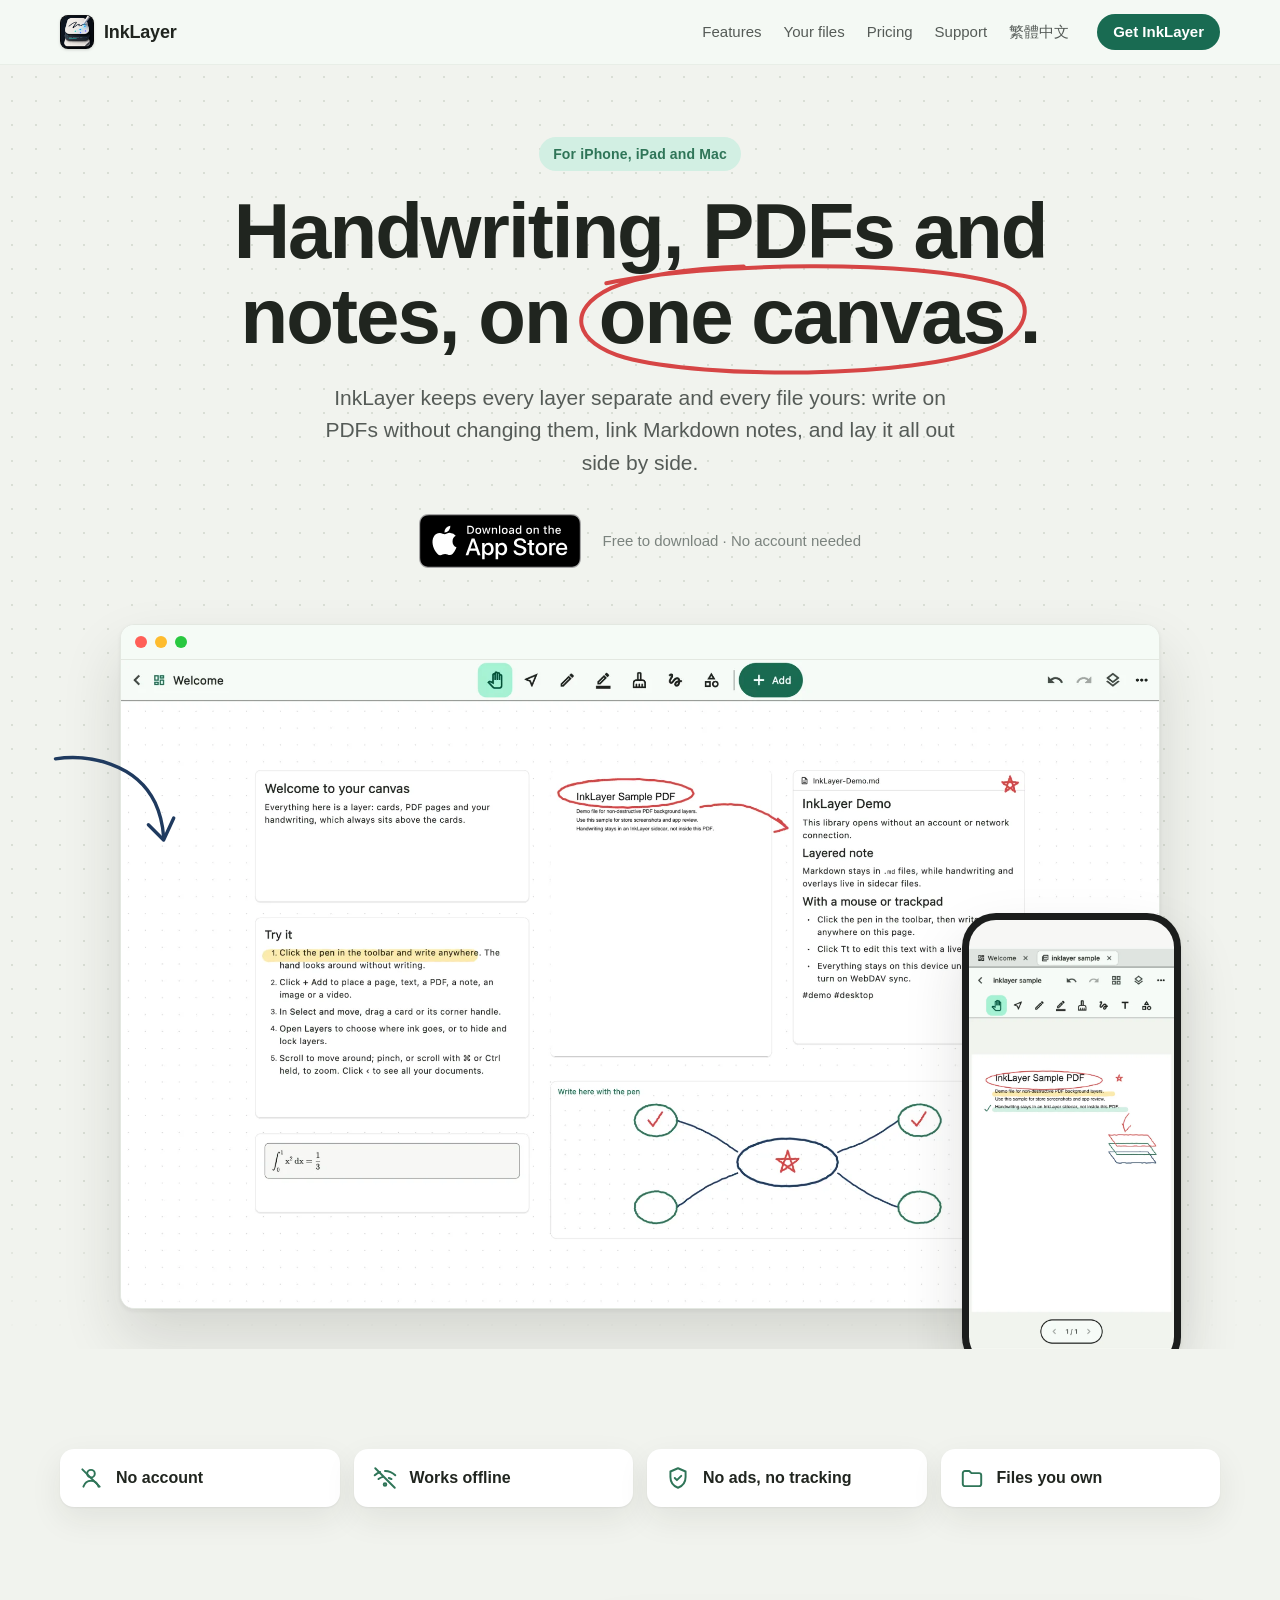
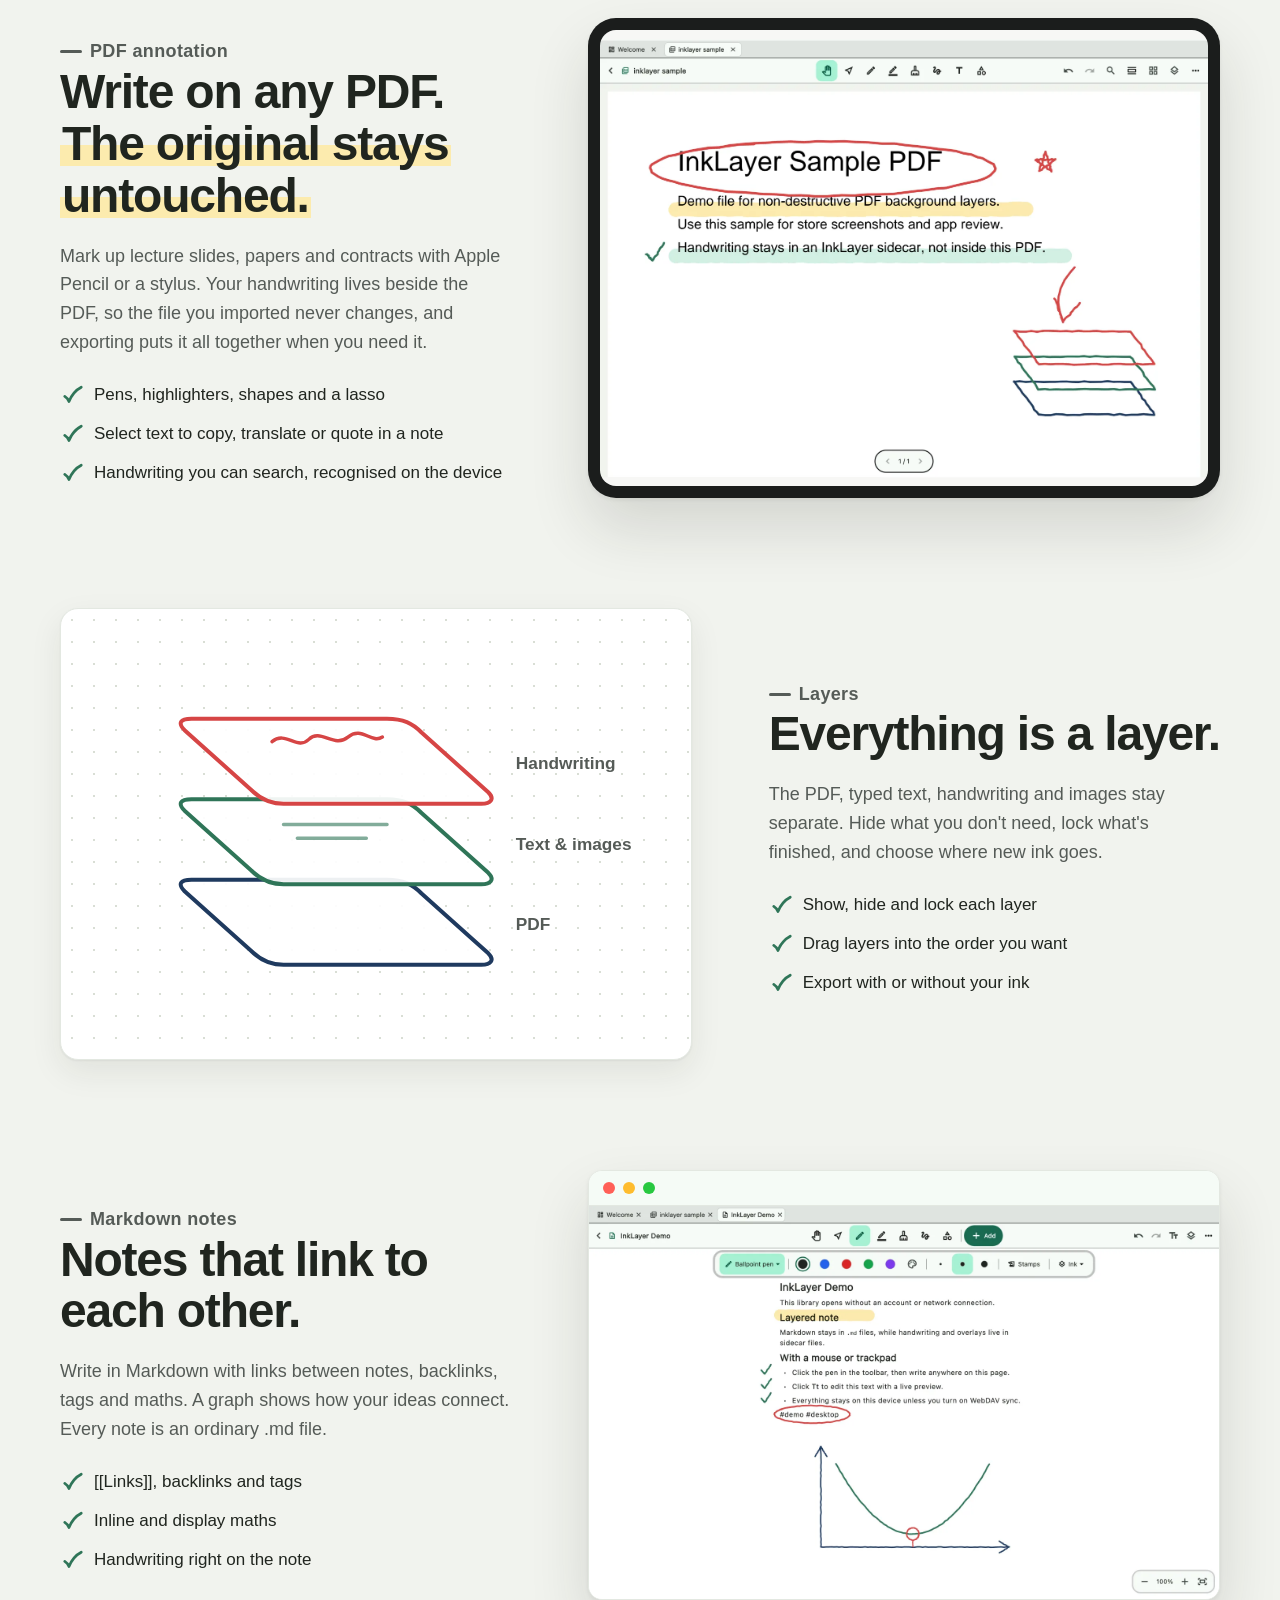
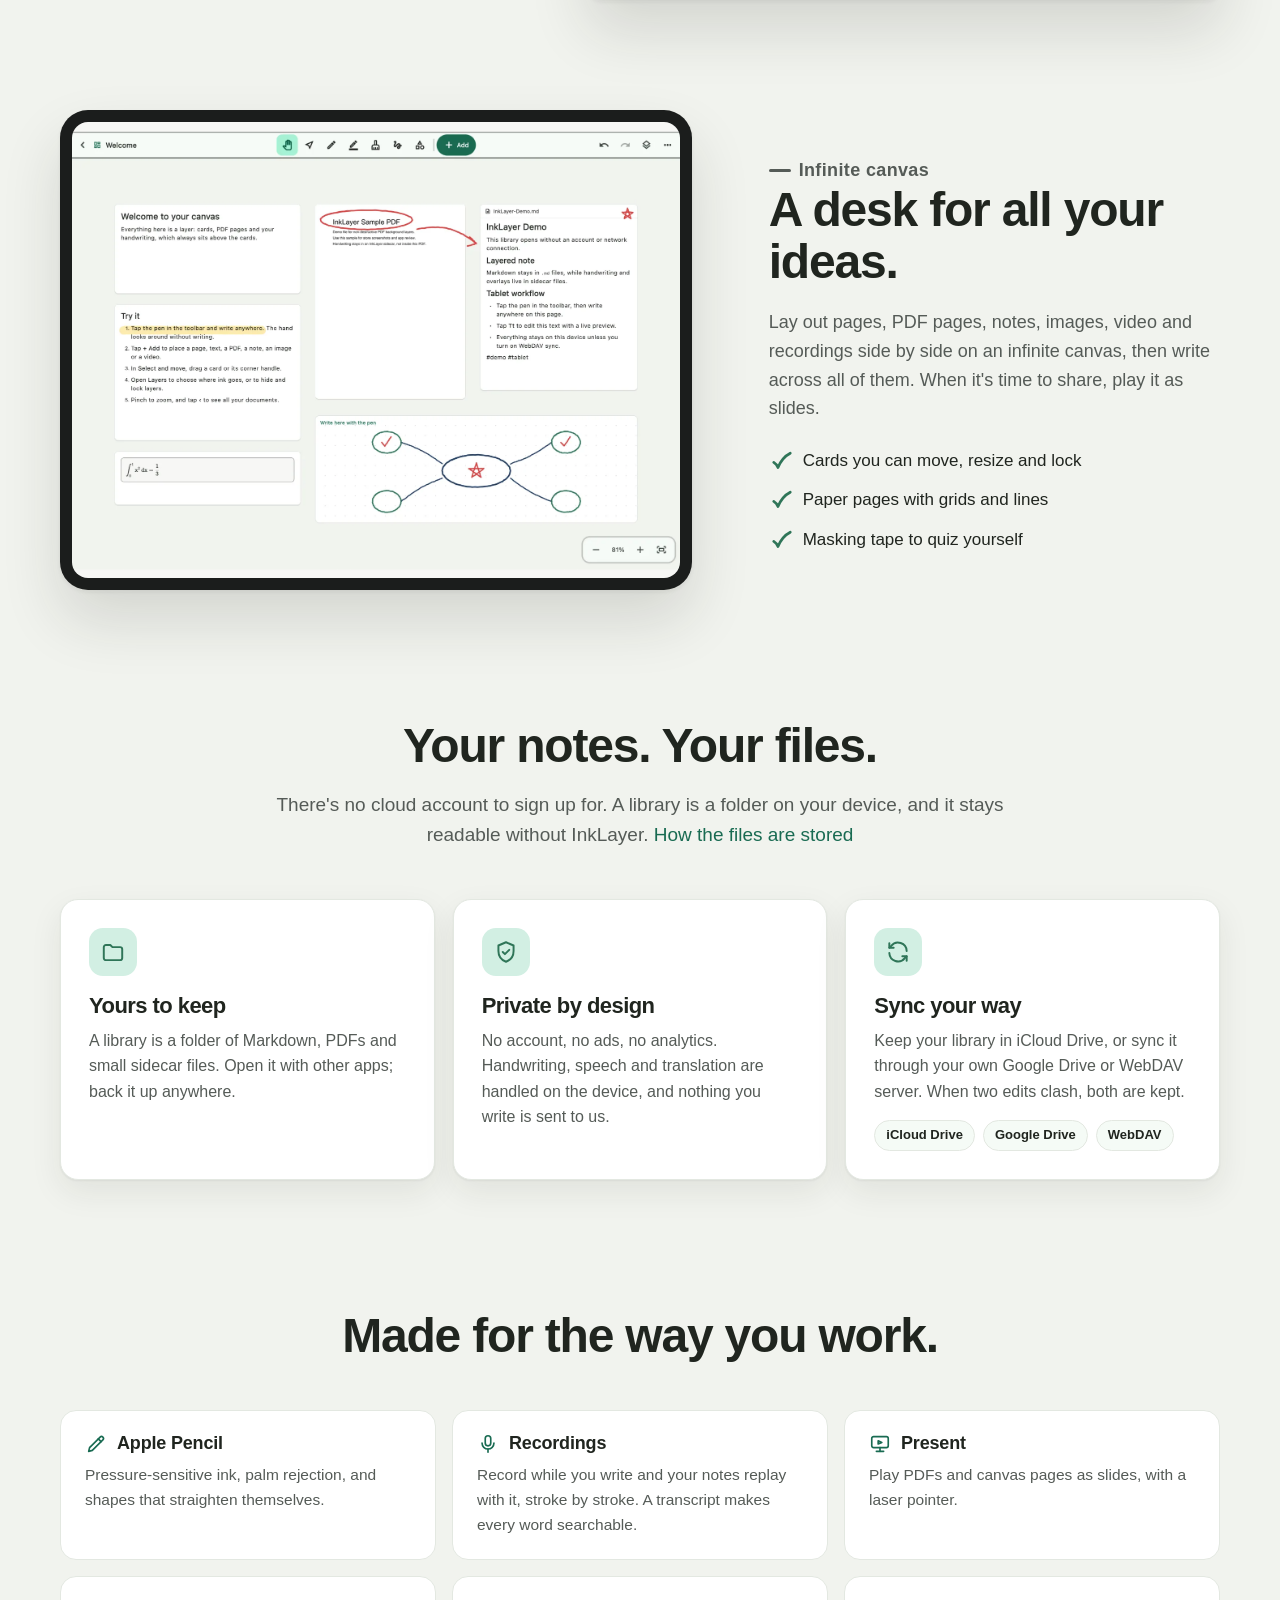
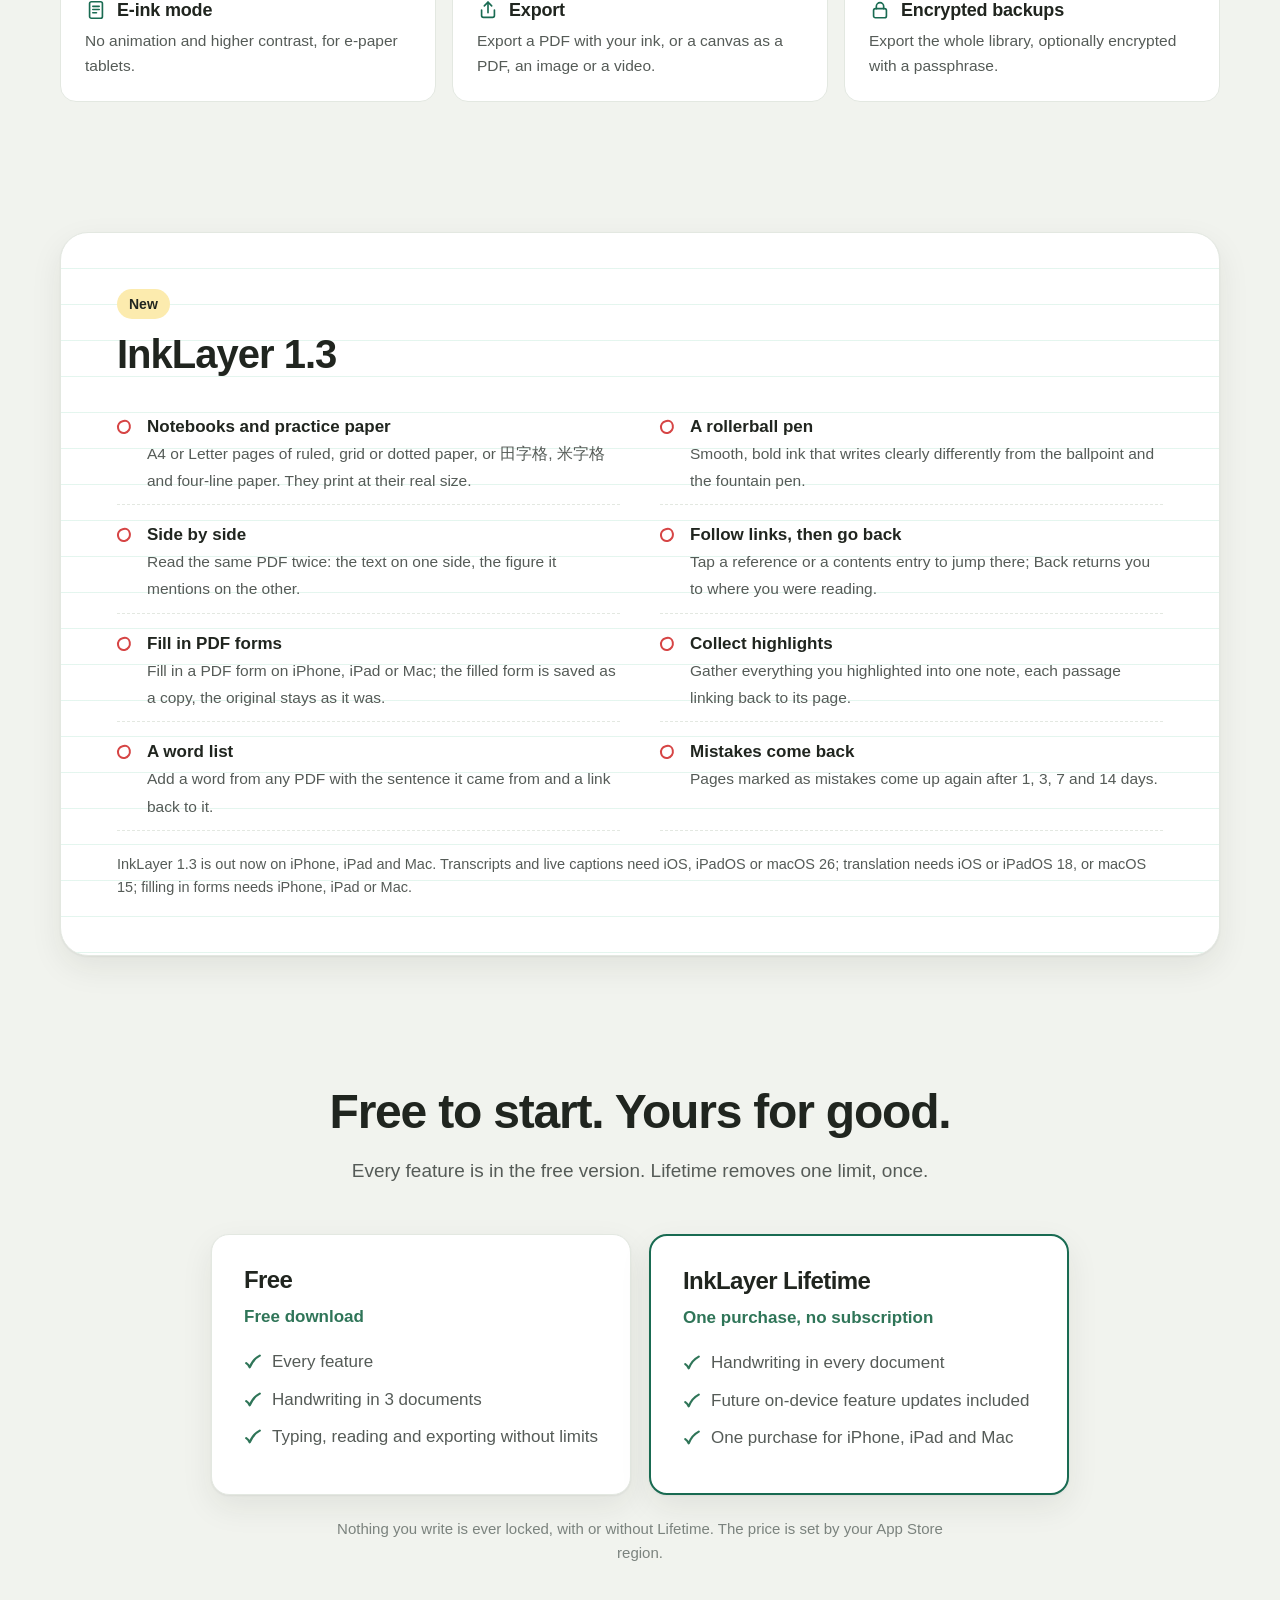
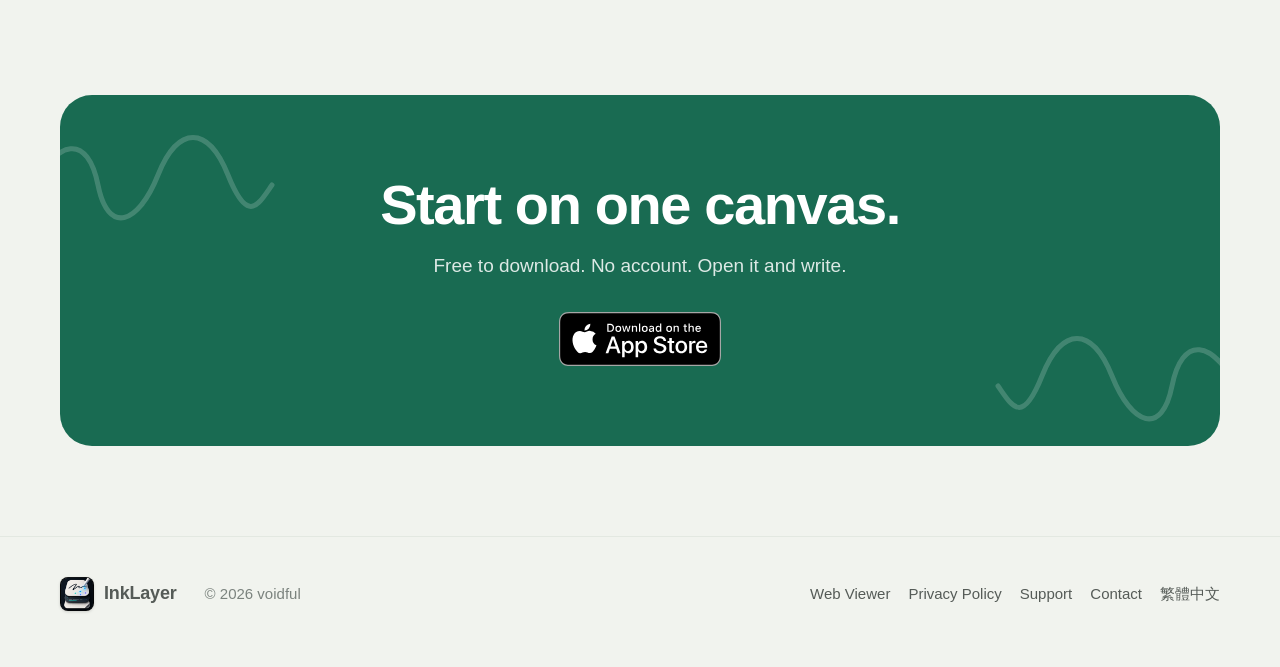
==== commit e5a439ea: "1.3 is out on iPhone, iPad and Mac" ====
--- a/index.html
+++ b/index.html
@@ -108,10 +108,10 @@
       <div class="grid"><article class="tile reveal"><h3><svg viewBox="0 0 24 24" fill="none" stroke="currentColor" stroke-width="1.8" stroke-linecap="round" stroke-linejoin="round" aria-hidden="true"><path d="M4 20l1-4L16.5 4.5a2.1 2.1 0 0 1 3 3L8 19z"/><path d="M14.5 6.5l3 3"/></svg>Apple Pencil</h3><p>Pressure-sensitive ink, palm rejection, and shapes that straighten themselves.</p></article><article class="tile reveal"><h3><svg viewBox="0 0 24 24" fill="none" stroke="currentColor" stroke-width="1.8" stroke-linecap="round" stroke-linejoin="round" aria-hidden="true"><rect x="9" y="3" width="6" height="11" rx="3"/><path d="M5.5 11a6.5 6.5 0 0 0 13 0"/><path d="M12 17.5V21"/></svg>Recordings</h3><p>Record while you write and your notes replay with it, stroke by stroke. A transcript makes every word searchable.</p></article><article class="tile reveal"><h3><svg viewBox="0 0 24 24" fill="none" stroke="currentColor" stroke-width="1.8" stroke-linecap="round" stroke-linejoin="round" aria-hidden="true"><rect x="3" y="4" width="18" height="12" rx="2"/><path d="M8 20h8"/><path d="M12 16v4"/><path d="M10 8.5l4 1.8-4 1.7z"/></svg>Present</h3><p>Play PDFs and canvas pages as slides, with a laser pointer.</p></article><article class="tile reveal"><h3><svg viewBox="0 0 24 24" fill="none" stroke="currentColor" stroke-width="1.8" stroke-linecap="round" stroke-linejoin="round" aria-hidden="true"><rect x="5" y="3" width="14" height="18" rx="2"/><path d="M8.5 8h7"/><path d="M8.5 11.5h7"/><path d="M8.5 15h4"/></svg>E-ink mode</h3><p>No animation and higher contrast, for e-paper tablets.</p></article><article class="tile reveal"><h3><svg viewBox="0 0 24 24" fill="none" stroke="currentColor" stroke-width="1.8" stroke-linecap="round" stroke-linejoin="round" aria-hidden="true"><path d="M12 15V3.5"/><path d="M8 7.5l4-4 4 4"/><path d="M5 12v6a2 2 0 0 0 2 2h10a2 2 0 0 0 2-2v-6"/></svg>Export</h3><p>Export a PDF with your ink, or a canvas as a PDF, an image or a video.</p></article><article class="tile reveal"><h3><svg viewBox="0 0 24 24" fill="none" stroke="currentColor" stroke-width="1.8" stroke-linecap="round" stroke-linejoin="round" aria-hidden="true"><rect x="5" y="10.5" width="14" height="10" rx="2"/><path d="M8 10.5V8a4 4 0 0 1 8 0v2.5"/></svg>Encrypted backups</h3><p>Export the whole library, optionally encrypted with a passphrase.</p></article></div>
     </section>
     <section class="soon-panel reveal" id="next">
-      <span class="badge-11">Coming soon</span>
+      <span class="badge-11">New</span>
       <h2>InkLayer 1.3</h2>
       <ul class="soon-list"><li><strong>Notebooks and practice paper</strong><span>A4 or Letter pages of ruled, grid or dotted paper, or 田字格, 米字格 and four-line paper. They print at their real size.</span></li><li><strong>A rollerball pen</strong><span>Smooth, bold ink that writes clearly differently from the ballpoint and the fountain pen.</span></li><li><strong>Side by side</strong><span>Read the same PDF twice: the text on one side, the figure it mentions on the other.</span></li><li><strong>Follow links, then go back</strong><span>Tap a reference or a contents entry to jump there; Back returns you to where you were reading.</span></li><li><strong>Fill in PDF forms</strong><span>Fill in a PDF form on iPhone, iPad or Mac; the filled form is saved as a copy, the original stays as it was.</span></li><li><strong>Collect highlights</strong><span>Gather everything you highlighted into one note, each passage linking back to its page.</span></li><li><strong>A word list</strong><span>Add a word from any PDF with the sentence it came from and a link back to it.</span></li><li><strong>Mistakes come back</strong><span>Pages marked as mistakes come up again after 1, 3, 7 and 14 days.</span></li></ul>
-      <p class="soon-note">InkLayer 1.3 is in App Store review; once it is approved, iPhone, iPad and Mac can update. Transcripts and live captions need iOS, iPadOS or macOS 26; translation needs iOS or iPadOS 18, or macOS 15; filling in forms needs iPhone, iPad or Mac.</p>
+      <p class="soon-note">InkLayer 1.3 is out now on iPhone, iPad and Mac. Transcripts and live captions need iOS, iPadOS or macOS 26; translation needs iOS or iPadOS 18, or macOS 15; filling in forms needs iPhone, iPad or Mac.</p>
     </section>
     <section id="pricing">
       <div class="section-head reveal"><h2>Free to start. Yours for good.</h2><p>Every feature is in the free version. Lifetime removes one limit, once.</p></div>
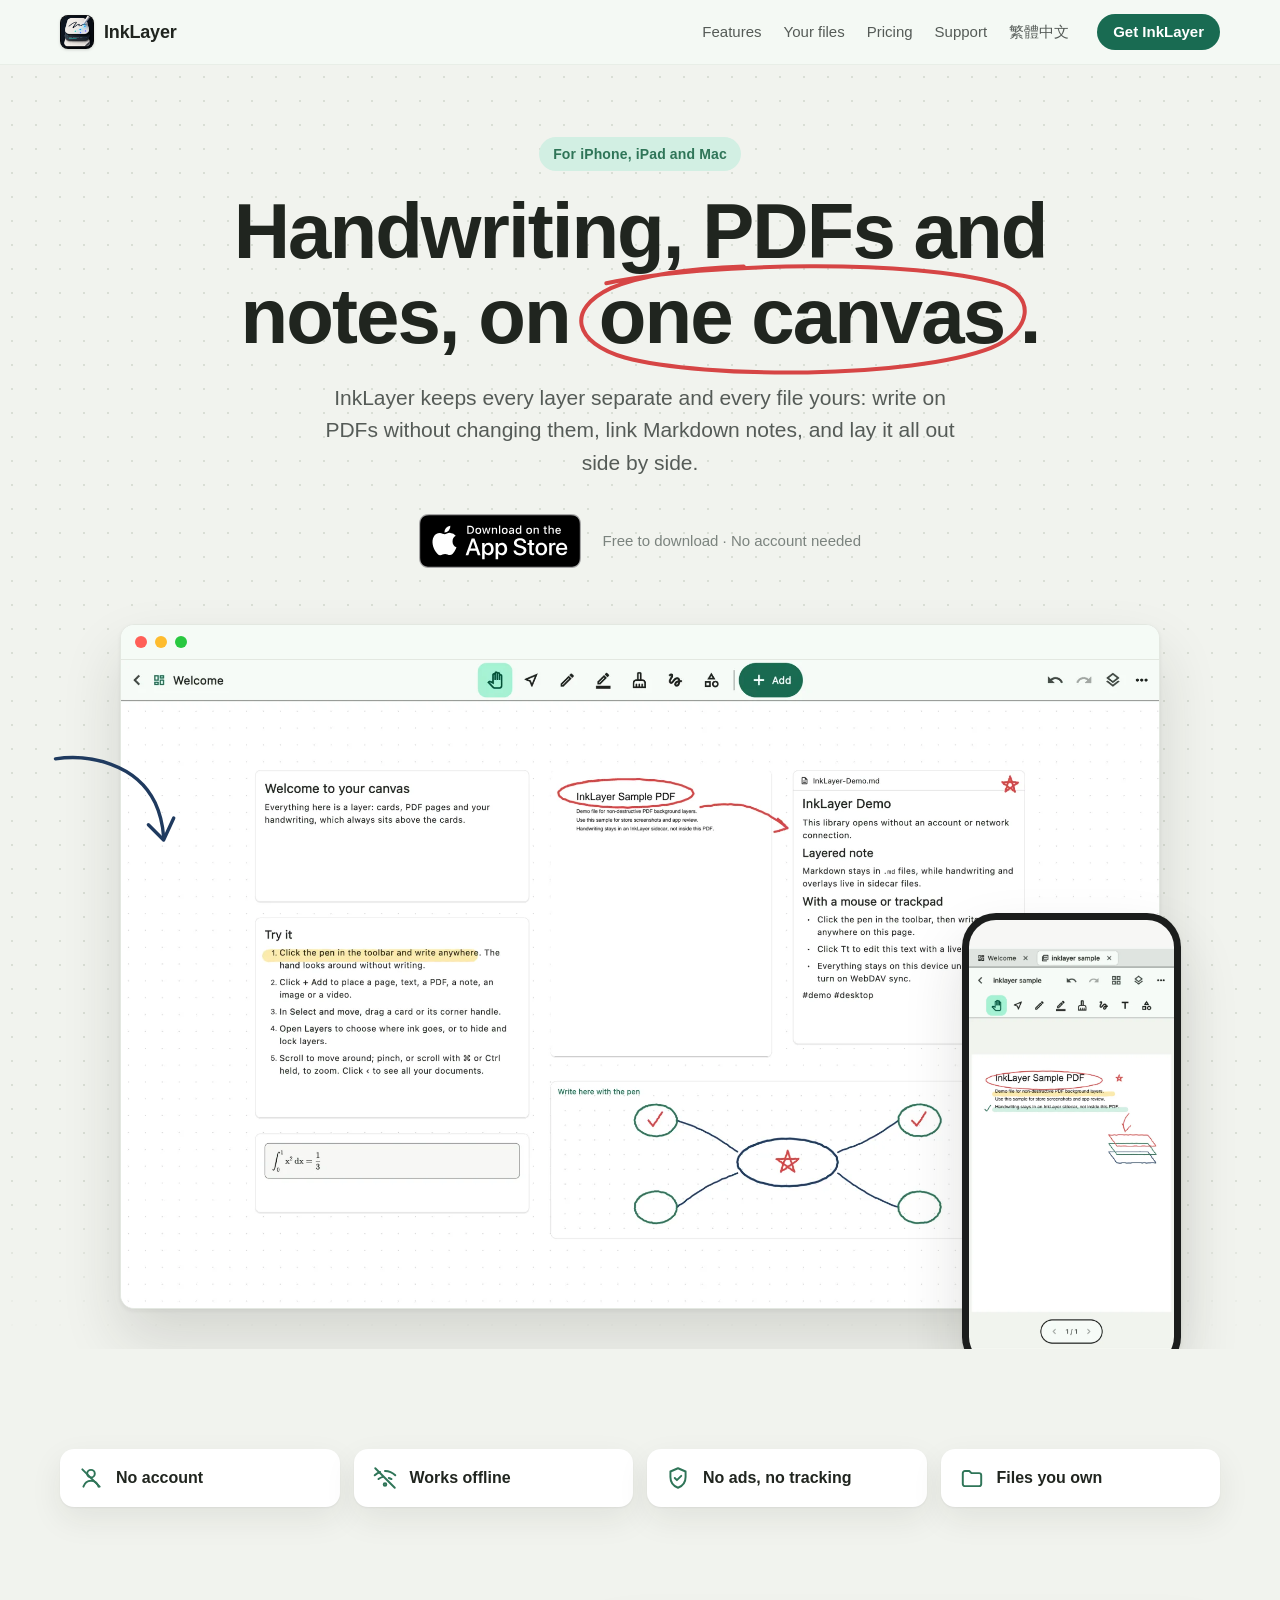
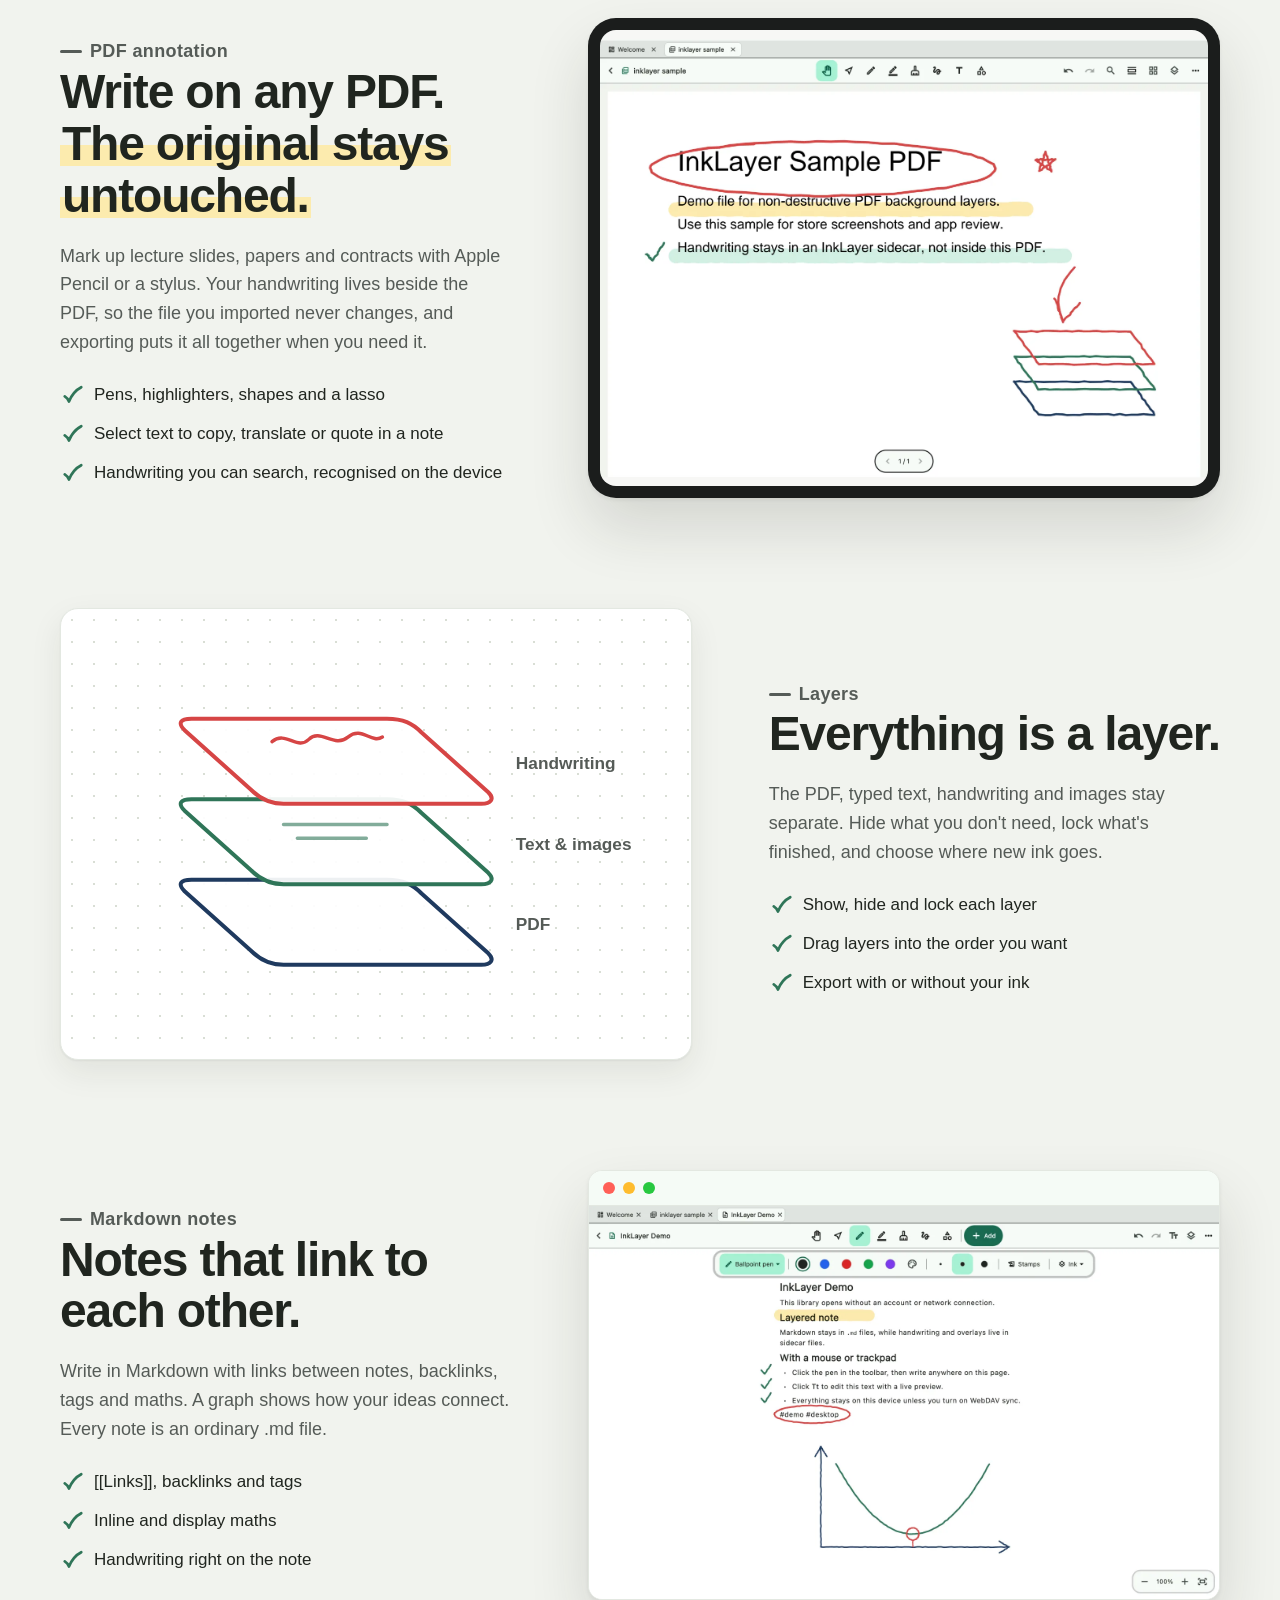
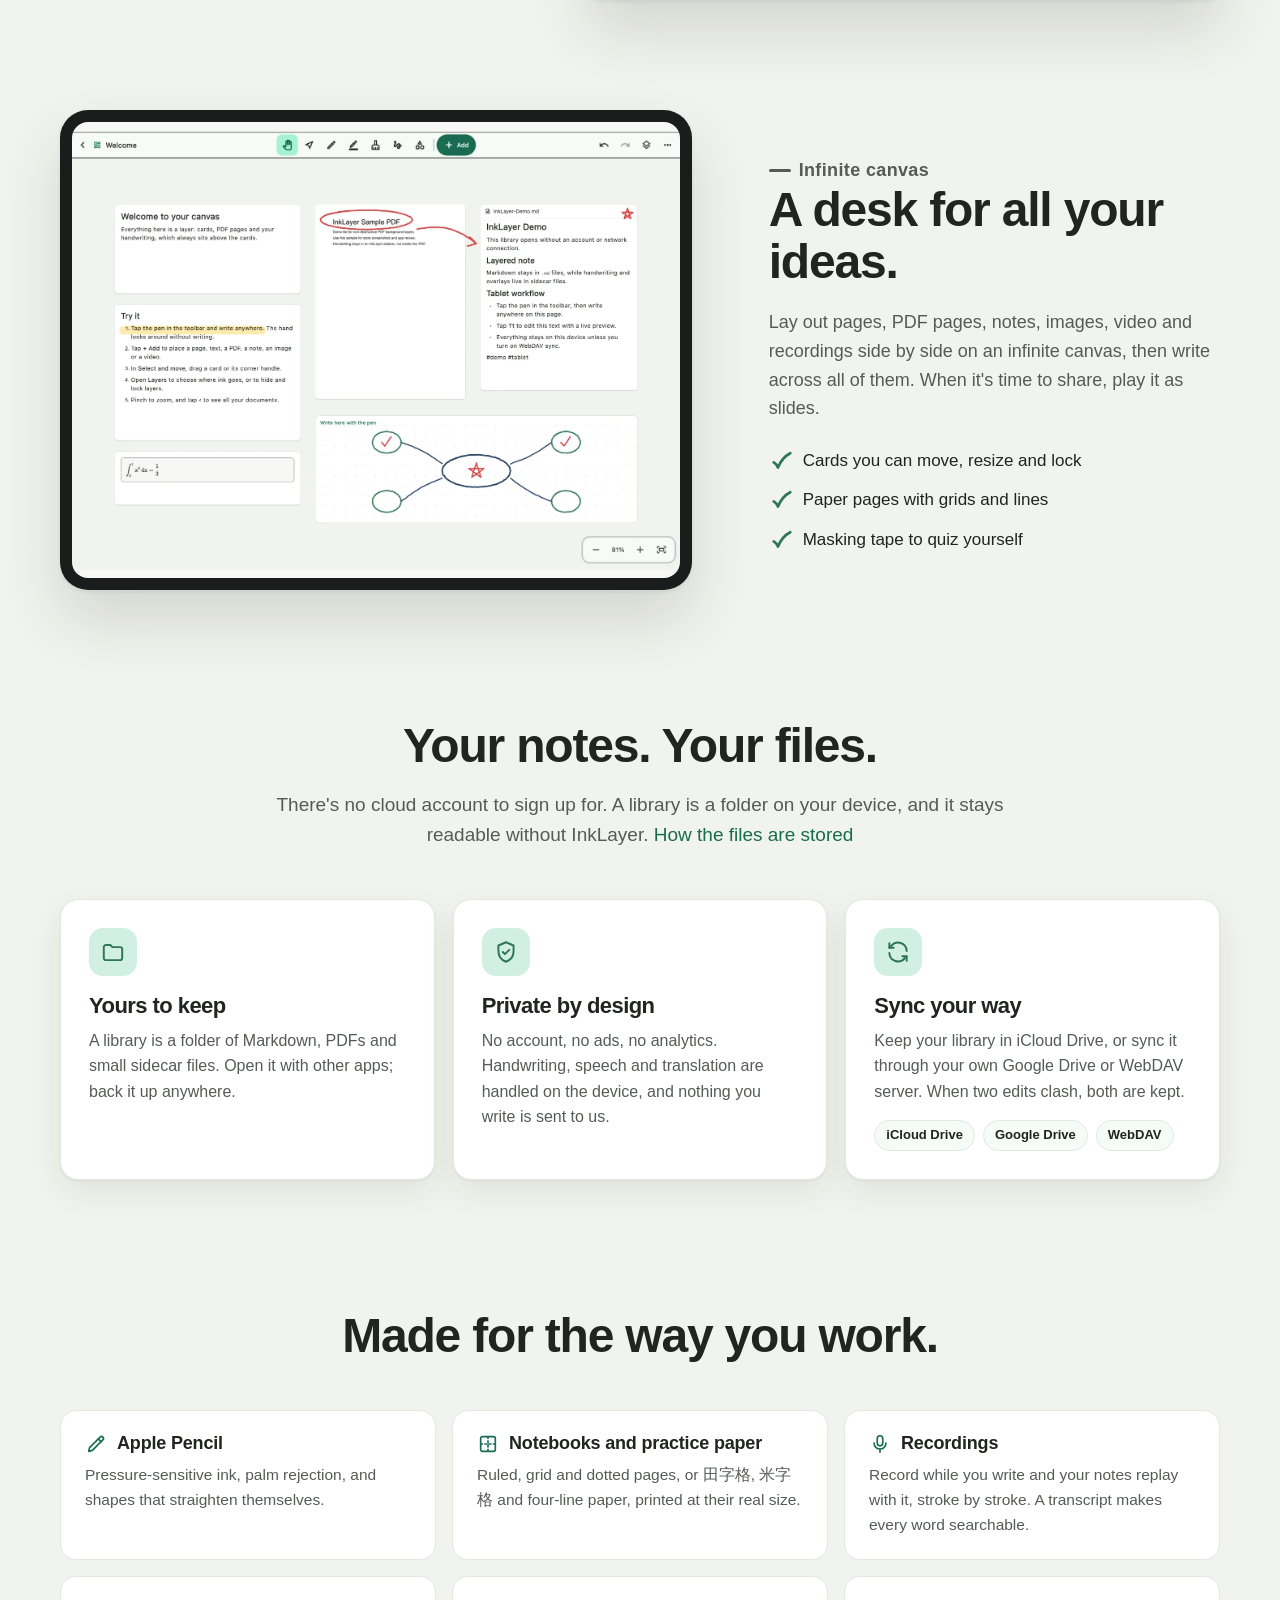
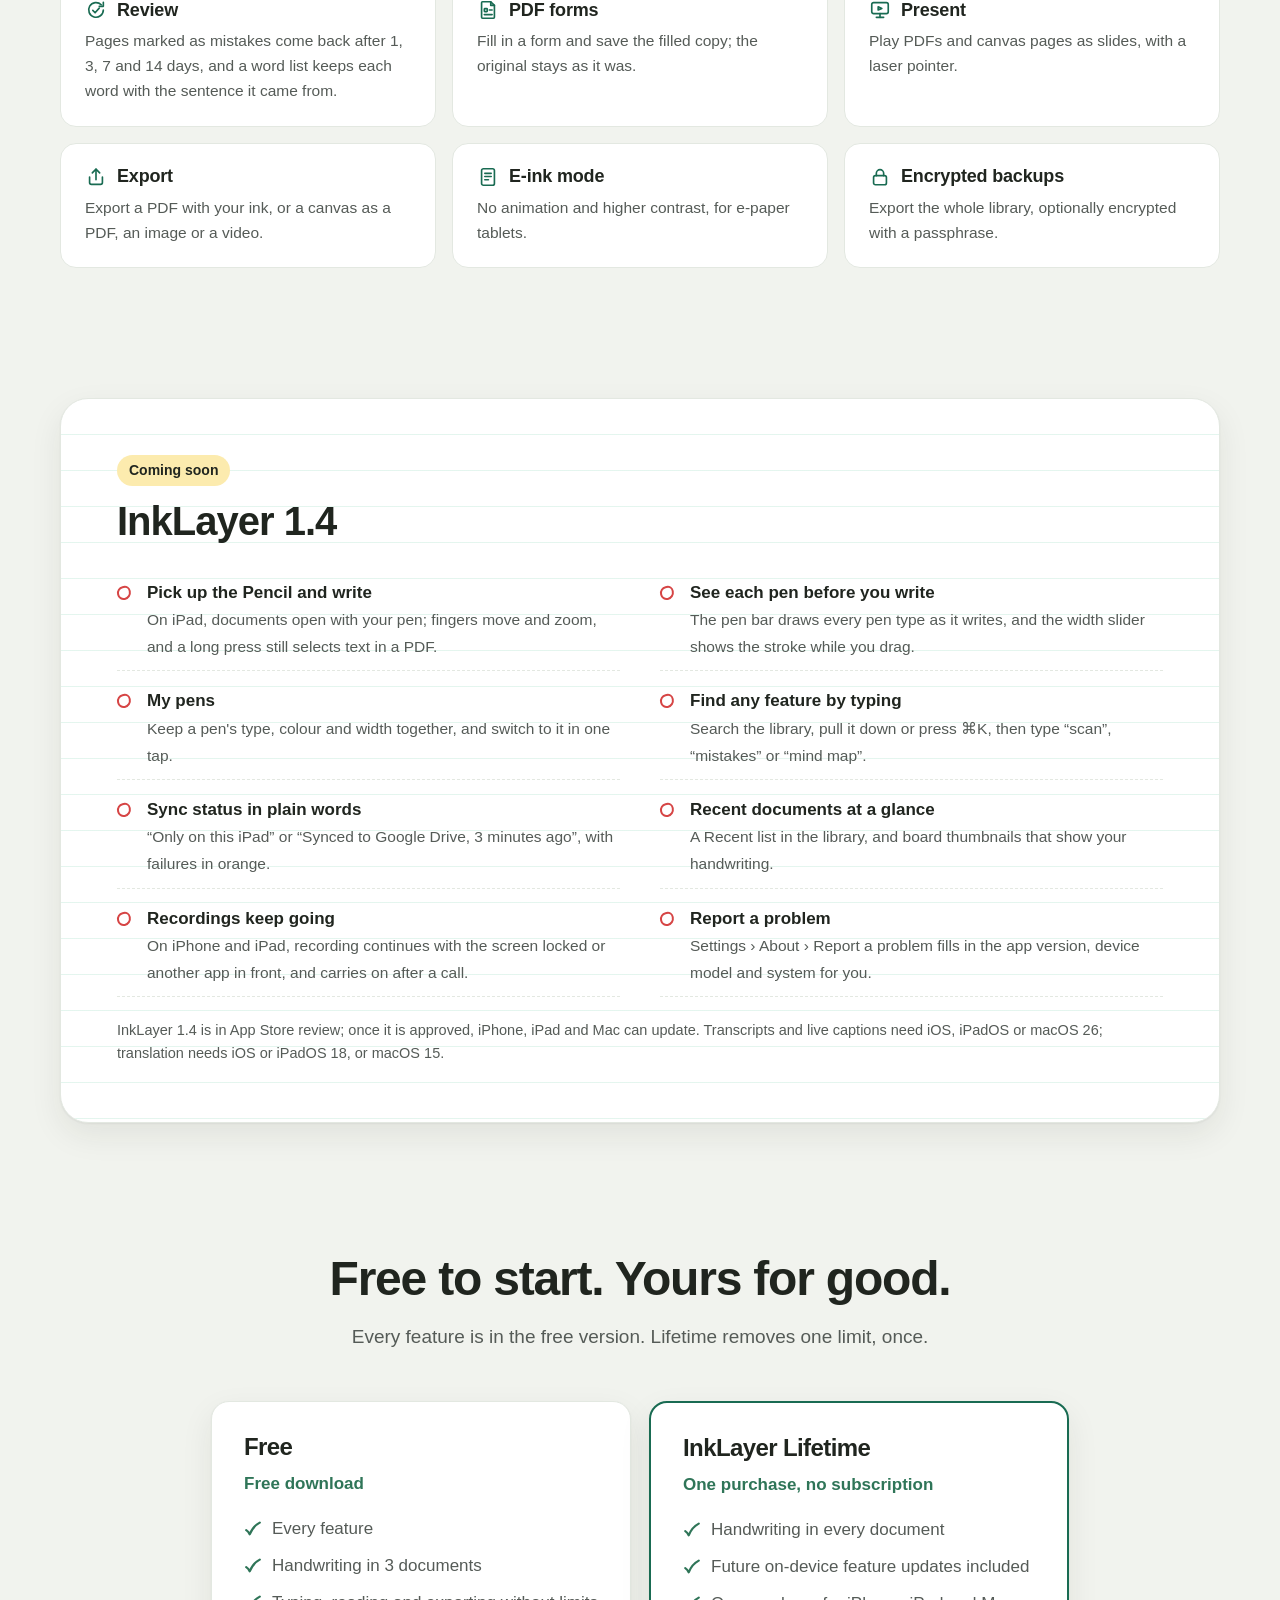
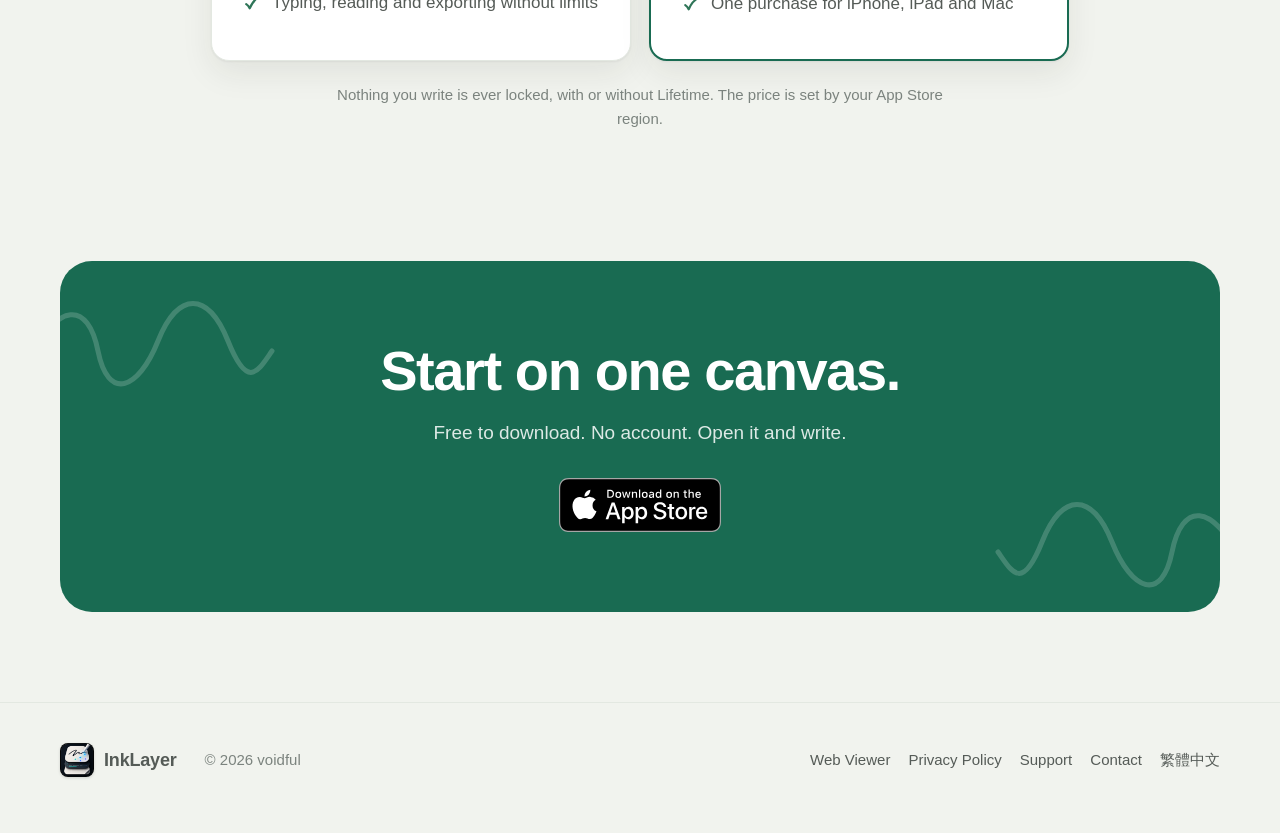
==== commit 97deb7a7: "InkLayer 1.4: the new-features panel (in App Store review); 1.3's notebooks, review and PDF forms jo" ====
--- a/index.html
+++ b/index.html
@@ -105,13 +105,13 @@
     </section>
     <section>
       <div class="section-head reveal"><h2>Made for the way you work.</h2></div>
-      <div class="grid"><article class="tile reveal"><h3><svg viewBox="0 0 24 24" fill="none" stroke="currentColor" stroke-width="1.8" stroke-linecap="round" stroke-linejoin="round" aria-hidden="true"><path d="M4 20l1-4L16.5 4.5a2.1 2.1 0 0 1 3 3L8 19z"/><path d="M14.5 6.5l3 3"/></svg>Apple Pencil</h3><p>Pressure-sensitive ink, palm rejection, and shapes that straighten themselves.</p></article><article class="tile reveal"><h3><svg viewBox="0 0 24 24" fill="none" stroke="currentColor" stroke-width="1.8" stroke-linecap="round" stroke-linejoin="round" aria-hidden="true"><rect x="9" y="3" width="6" height="11" rx="3"/><path d="M5.5 11a6.5 6.5 0 0 0 13 0"/><path d="M12 17.5V21"/></svg>Recordings</h3><p>Record while you write and your notes replay with it, stroke by stroke. A transcript makes every word searchable.</p></article><article class="tile reveal"><h3><svg viewBox="0 0 24 24" fill="none" stroke="currentColor" stroke-width="1.8" stroke-linecap="round" stroke-linejoin="round" aria-hidden="true"><rect x="3" y="4" width="18" height="12" rx="2"/><path d="M8 20h8"/><path d="M12 16v4"/><path d="M10 8.5l4 1.8-4 1.7z"/></svg>Present</h3><p>Play PDFs and canvas pages as slides, with a laser pointer.</p></article><article class="tile reveal"><h3><svg viewBox="0 0 24 24" fill="none" stroke="currentColor" stroke-width="1.8" stroke-linecap="round" stroke-linejoin="round" aria-hidden="true"><rect x="5" y="3" width="14" height="18" rx="2"/><path d="M8.5 8h7"/><path d="M8.5 11.5h7"/><path d="M8.5 15h4"/></svg>E-ink mode</h3><p>No animation and higher contrast, for e-paper tablets.</p></article><article class="tile reveal"><h3><svg viewBox="0 0 24 24" fill="none" stroke="currentColor" stroke-width="1.8" stroke-linecap="round" stroke-linejoin="round" aria-hidden="true"><path d="M12 15V3.5"/><path d="M8 7.5l4-4 4 4"/><path d="M5 12v6a2 2 0 0 0 2 2h10a2 2 0 0 0 2-2v-6"/></svg>Export</h3><p>Export a PDF with your ink, or a canvas as a PDF, an image or a video.</p></article><article class="tile reveal"><h3><svg viewBox="0 0 24 24" fill="none" stroke="currentColor" stroke-width="1.8" stroke-linecap="round" stroke-linejoin="round" aria-hidden="true"><rect x="5" y="10.5" width="14" height="10" rx="2"/><path d="M8 10.5V8a4 4 0 0 1 8 0v2.5"/></svg>Encrypted backups</h3><p>Export the whole library, optionally encrypted with a passphrase.</p></article></div>
+      <div class="grid"><article class="tile reveal"><h3><svg viewBox="0 0 24 24" fill="none" stroke="currentColor" stroke-width="1.8" stroke-linecap="round" stroke-linejoin="round" aria-hidden="true"><path d="M4 20l1-4L16.5 4.5a2.1 2.1 0 0 1 3 3L8 19z"/><path d="M14.5 6.5l3 3"/></svg>Apple Pencil</h3><p>Pressure-sensitive ink, palm rejection, and shapes that straighten themselves.</p></article><article class="tile reveal"><h3><svg viewBox="0 0 24 24" fill="none" stroke="currentColor" stroke-width="1.8" stroke-linecap="round" stroke-linejoin="round" aria-hidden="true"><rect x="4" y="4" width="16" height="16" rx="2"/><path d="M12 4v16M4 12h16" stroke-dasharray="2 2.6"/></svg>Notebooks and practice paper</h3><p>Ruled, grid and dotted pages, or 田字格, 米字格 and four-line paper, printed at their real size.</p></article><article class="tile reveal"><h3><svg viewBox="0 0 24 24" fill="none" stroke="currentColor" stroke-width="1.8" stroke-linecap="round" stroke-linejoin="round" aria-hidden="true"><rect x="9" y="3" width="6" height="11" rx="3"/><path d="M5.5 11a6.5 6.5 0 0 0 13 0"/><path d="M12 17.5V21"/></svg>Recordings</h3><p>Record while you write and your notes replay with it, stroke by stroke. A transcript makes every word searchable.</p></article><article class="tile reveal"><h3><svg viewBox="0 0 24 24" fill="none" stroke="currentColor" stroke-width="1.8" stroke-linecap="round" stroke-linejoin="round" aria-hidden="true"><path d="M20 12a8 8 0 1 1-2.3-5.7"/><path d="M20 3.5V8h-4.5"/><path d="M8.5 12.5l2.5 2.5 4.5-5"/></svg>Review</h3><p>Pages marked as mistakes come back after 1, 3, 7 and 14 days, and a word list keeps each word with the sentence it came from.</p></article><article class="tile reveal"><h3><svg viewBox="0 0 24 24" fill="none" stroke="currentColor" stroke-width="1.8" stroke-linecap="round" stroke-linejoin="round" aria-hidden="true"><path d="M6 3h9l4 4v13a1 1 0 0 1-1 1H6a1 1 0 0 1-1-1V4a1 1 0 0 1 1-1z"/><path d="M15 3v4h4"/><rect x="8" y="10.5" width="3.2" height="3.2" rx="0.6"/><path d="M13.5 12h3"/><path d="M8 17h8.5"/></svg>PDF forms</h3><p>Fill in a form and save the filled copy; the original stays as it was.</p></article><article class="tile reveal"><h3><svg viewBox="0 0 24 24" fill="none" stroke="currentColor" stroke-width="1.8" stroke-linecap="round" stroke-linejoin="round" aria-hidden="true"><rect x="3" y="4" width="18" height="12" rx="2"/><path d="M8 20h8"/><path d="M12 16v4"/><path d="M10 8.5l4 1.8-4 1.7z"/></svg>Present</h3><p>Play PDFs and canvas pages as slides, with a laser pointer.</p></article><article class="tile reveal"><h3><svg viewBox="0 0 24 24" fill="none" stroke="currentColor" stroke-width="1.8" stroke-linecap="round" stroke-linejoin="round" aria-hidden="true"><path d="M12 15V3.5"/><path d="M8 7.5l4-4 4 4"/><path d="M5 12v6a2 2 0 0 0 2 2h10a2 2 0 0 0 2-2v-6"/></svg>Export</h3><p>Export a PDF with your ink, or a canvas as a PDF, an image or a video.</p></article><article class="tile reveal"><h3><svg viewBox="0 0 24 24" fill="none" stroke="currentColor" stroke-width="1.8" stroke-linecap="round" stroke-linejoin="round" aria-hidden="true"><rect x="5" y="3" width="14" height="18" rx="2"/><path d="M8.5 8h7"/><path d="M8.5 11.5h7"/><path d="M8.5 15h4"/></svg>E-ink mode</h3><p>No animation and higher contrast, for e-paper tablets.</p></article><article class="tile reveal"><h3><svg viewBox="0 0 24 24" fill="none" stroke="currentColor" stroke-width="1.8" stroke-linecap="round" stroke-linejoin="round" aria-hidden="true"><rect x="5" y="10.5" width="14" height="10" rx="2"/><path d="M8 10.5V8a4 4 0 0 1 8 0v2.5"/></svg>Encrypted backups</h3><p>Export the whole library, optionally encrypted with a passphrase.</p></article></div>
     </section>
     <section class="soon-panel reveal" id="next">
-      <span class="badge-11">New</span>
-      <h2>InkLayer 1.3</h2>
-      <ul class="soon-list"><li><strong>Notebooks and practice paper</strong><span>A4 or Letter pages of ruled, grid or dotted paper, or 田字格, 米字格 and four-line paper. They print at their real size.</span></li><li><strong>A rollerball pen</strong><span>Smooth, bold ink that writes clearly differently from the ballpoint and the fountain pen.</span></li><li><strong>Side by side</strong><span>Read the same PDF twice: the text on one side, the figure it mentions on the other.</span></li><li><strong>Follow links, then go back</strong><span>Tap a reference or a contents entry to jump there; Back returns you to where you were reading.</span></li><li><strong>Fill in PDF forms</strong><span>Fill in a PDF form on iPhone, iPad or Mac; the filled form is saved as a copy, the original stays as it was.</span></li><li><strong>Collect highlights</strong><span>Gather everything you highlighted into one note, each passage linking back to its page.</span></li><li><strong>A word list</strong><span>Add a word from any PDF with the sentence it came from and a link back to it.</span></li><li><strong>Mistakes come back</strong><span>Pages marked as mistakes come up again after 1, 3, 7 and 14 days.</span></li></ul>
-      <p class="soon-note">InkLayer 1.3 is out now on iPhone, iPad and Mac. Transcripts and live captions need iOS, iPadOS or macOS 26; translation needs iOS or iPadOS 18, or macOS 15; filling in forms needs iPhone, iPad or Mac.</p>
+      <span class="badge-11">Coming soon</span>
+      <h2>InkLayer 1.4</h2>
+      <ul class="soon-list"><li><strong>Pick up the Pencil and write</strong><span>On iPad, documents open with your pen; fingers move and zoom, and a long press still selects text in a PDF.</span></li><li><strong>See each pen before you write</strong><span>The pen bar draws every pen type as it writes, and the width slider shows the stroke while you drag.</span></li><li><strong>My pens</strong><span>Keep a pen&#x27;s type, colour and width together, and switch to it in one tap.</span></li><li><strong>Find any feature by typing</strong><span>Search the library, pull it down or press ⌘K, then type “scan”, “mistakes” or “mind map”.</span></li><li><strong>Sync status in plain words</strong><span>“Only on this iPad” or “Synced to Google Drive, 3 minutes ago”, with failures in orange.</span></li><li><strong>Recent documents at a glance</strong><span>A Recent list in the library, and board thumbnails that show your handwriting.</span></li><li><strong>Recordings keep going</strong><span>On iPhone and iPad, recording continues with the screen locked or another app in front, and carries on after a call.</span></li><li><strong>Report a problem</strong><span>Settings › About › Report a problem fills in the app version, device model and system for you.</span></li></ul>
+      <p class="soon-note">InkLayer 1.4 is in App Store review; once it is approved, iPhone, iPad and Mac can update. Transcripts and live captions need iOS, iPadOS or macOS 26; translation needs iOS or iPadOS 18, or macOS 15.</p>
     </section>
     <section id="pricing">
       <div class="section-head reveal"><h2>Free to start. Yours for good.</h2><p>Every feature is in the free version. Lifetime removes one limit, once.</p></div>
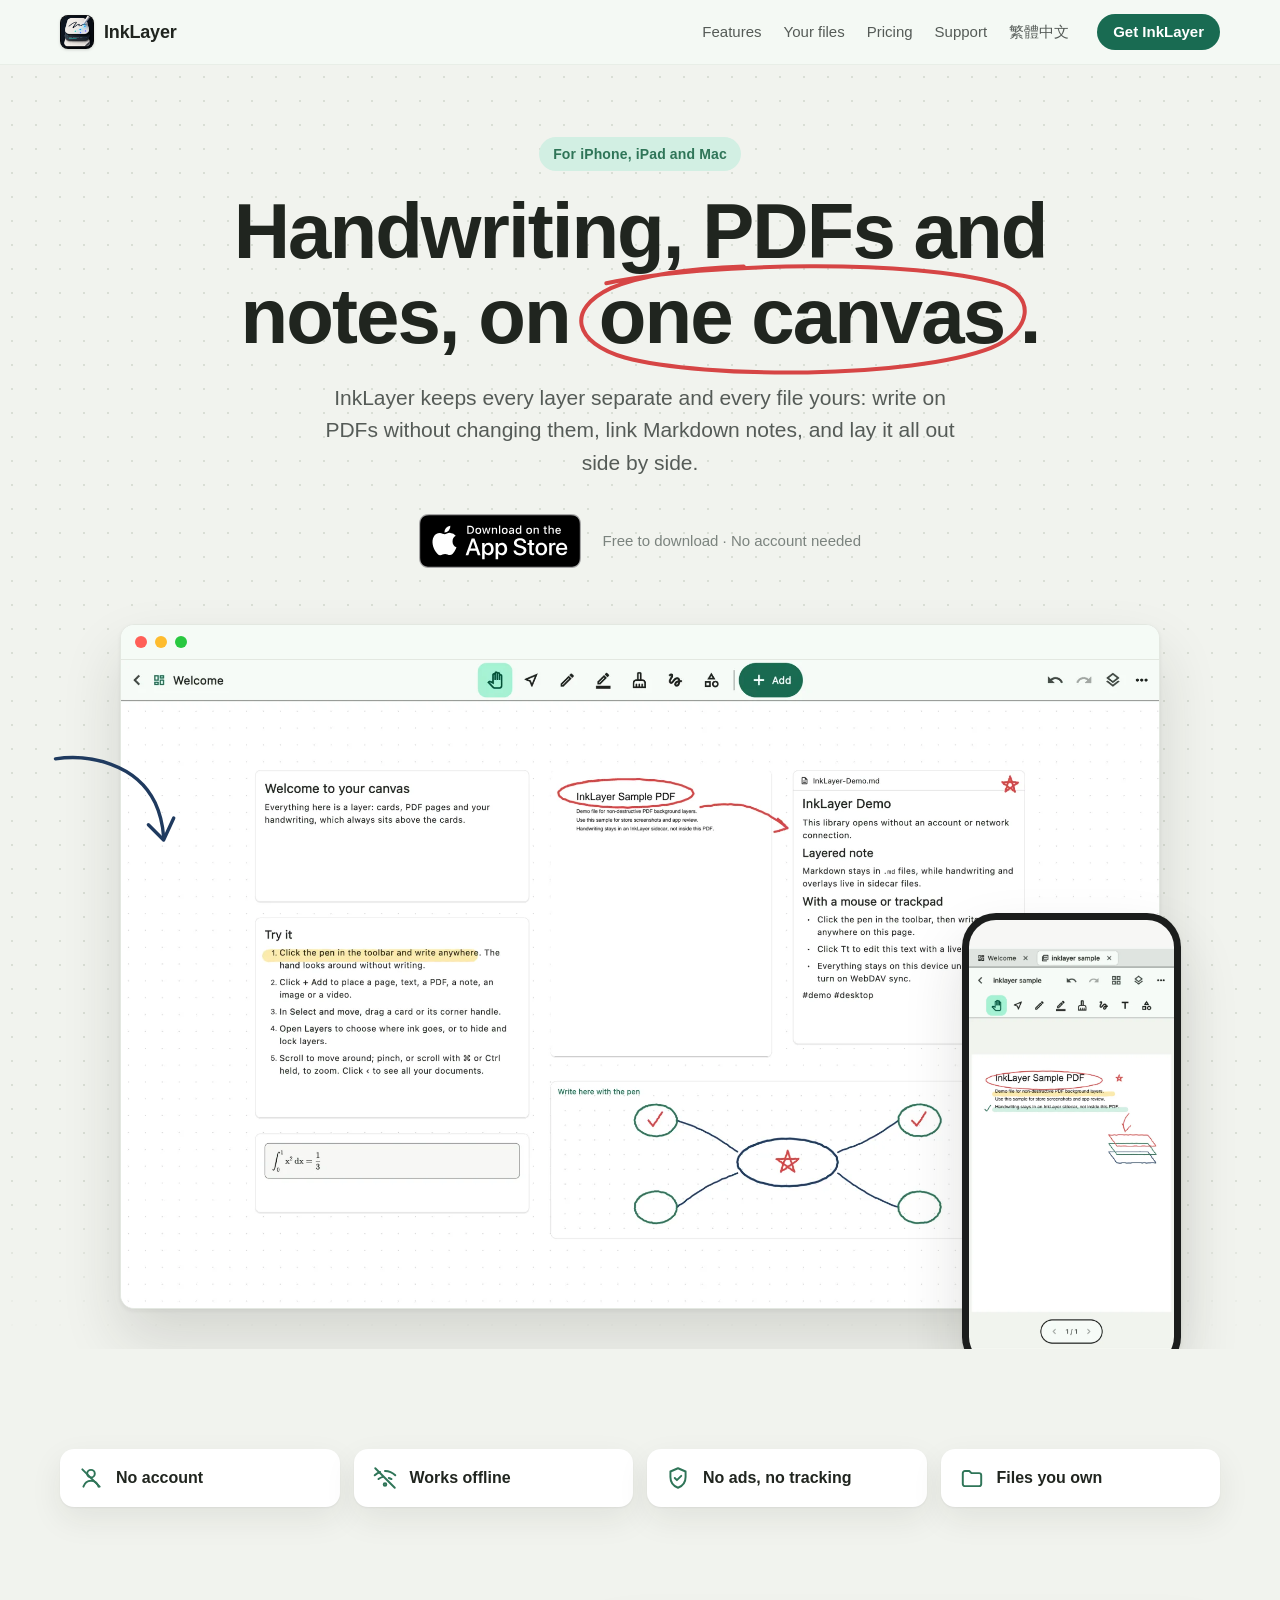
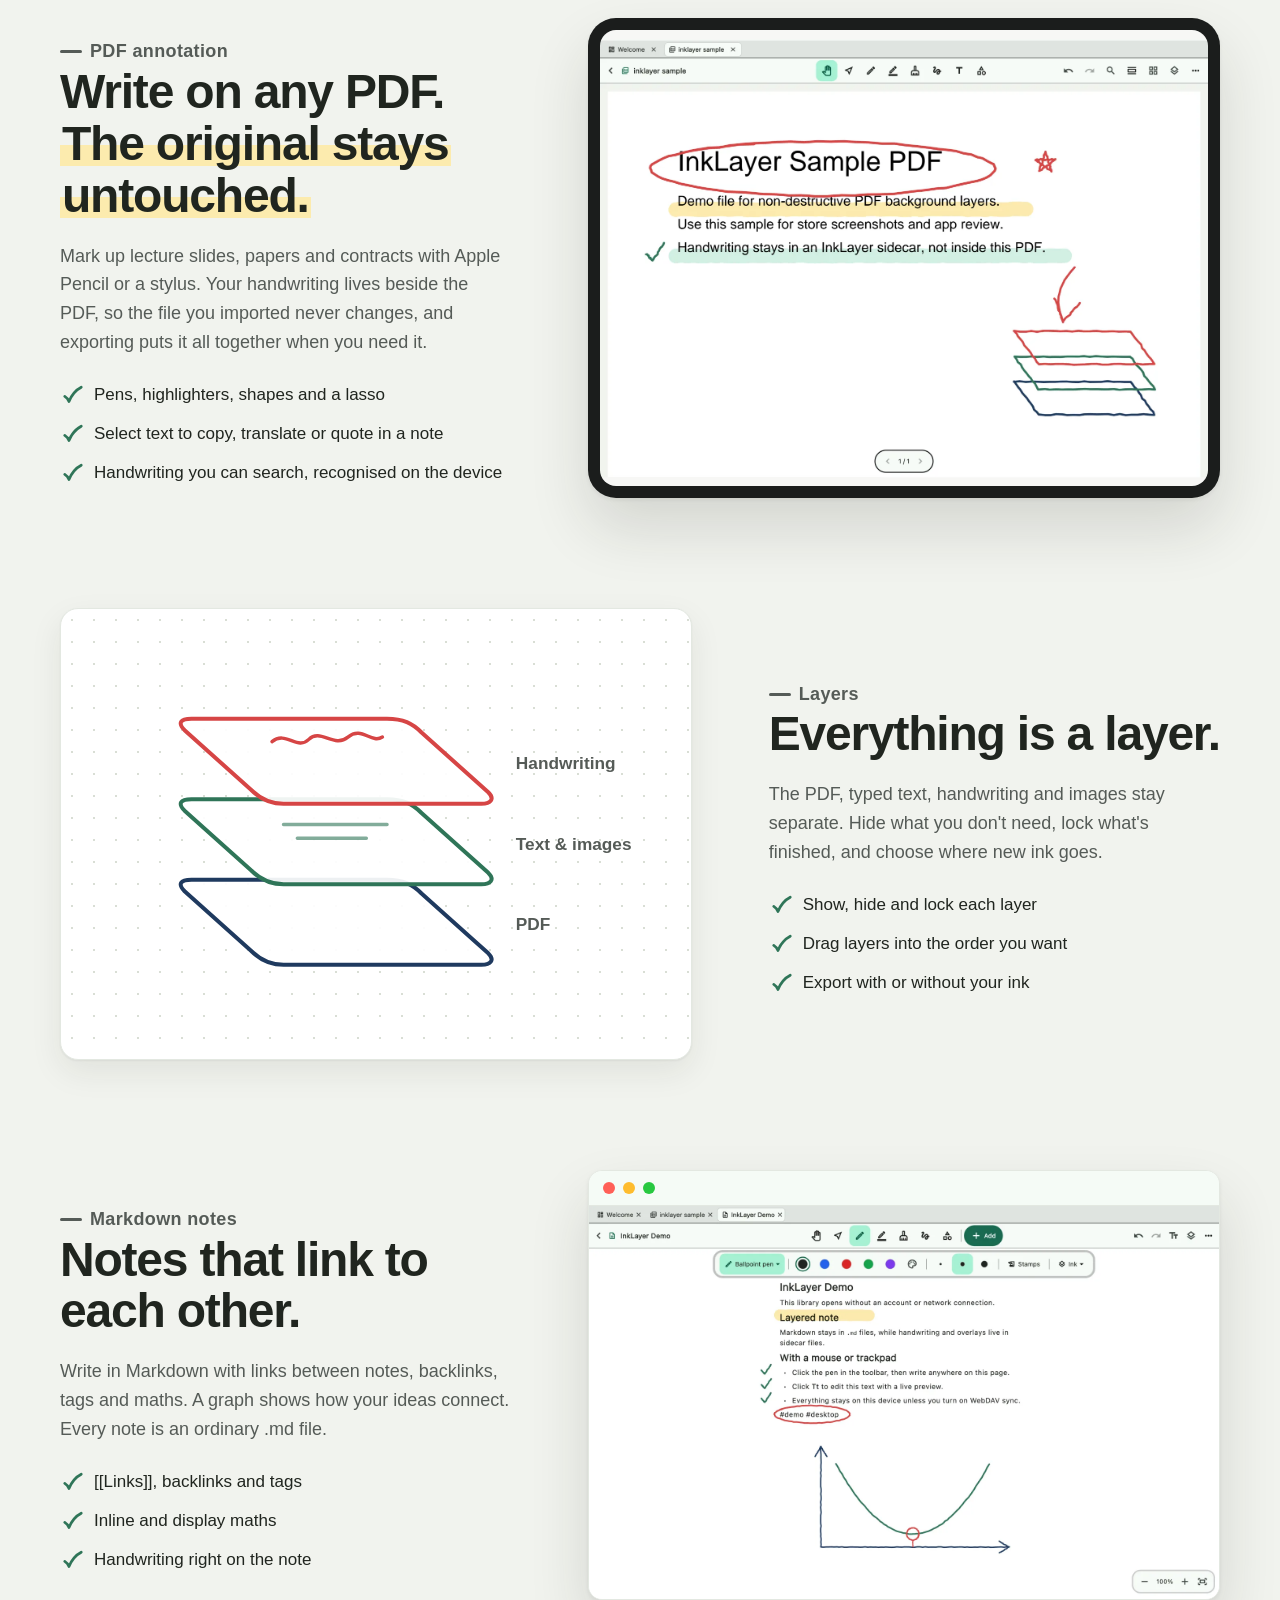
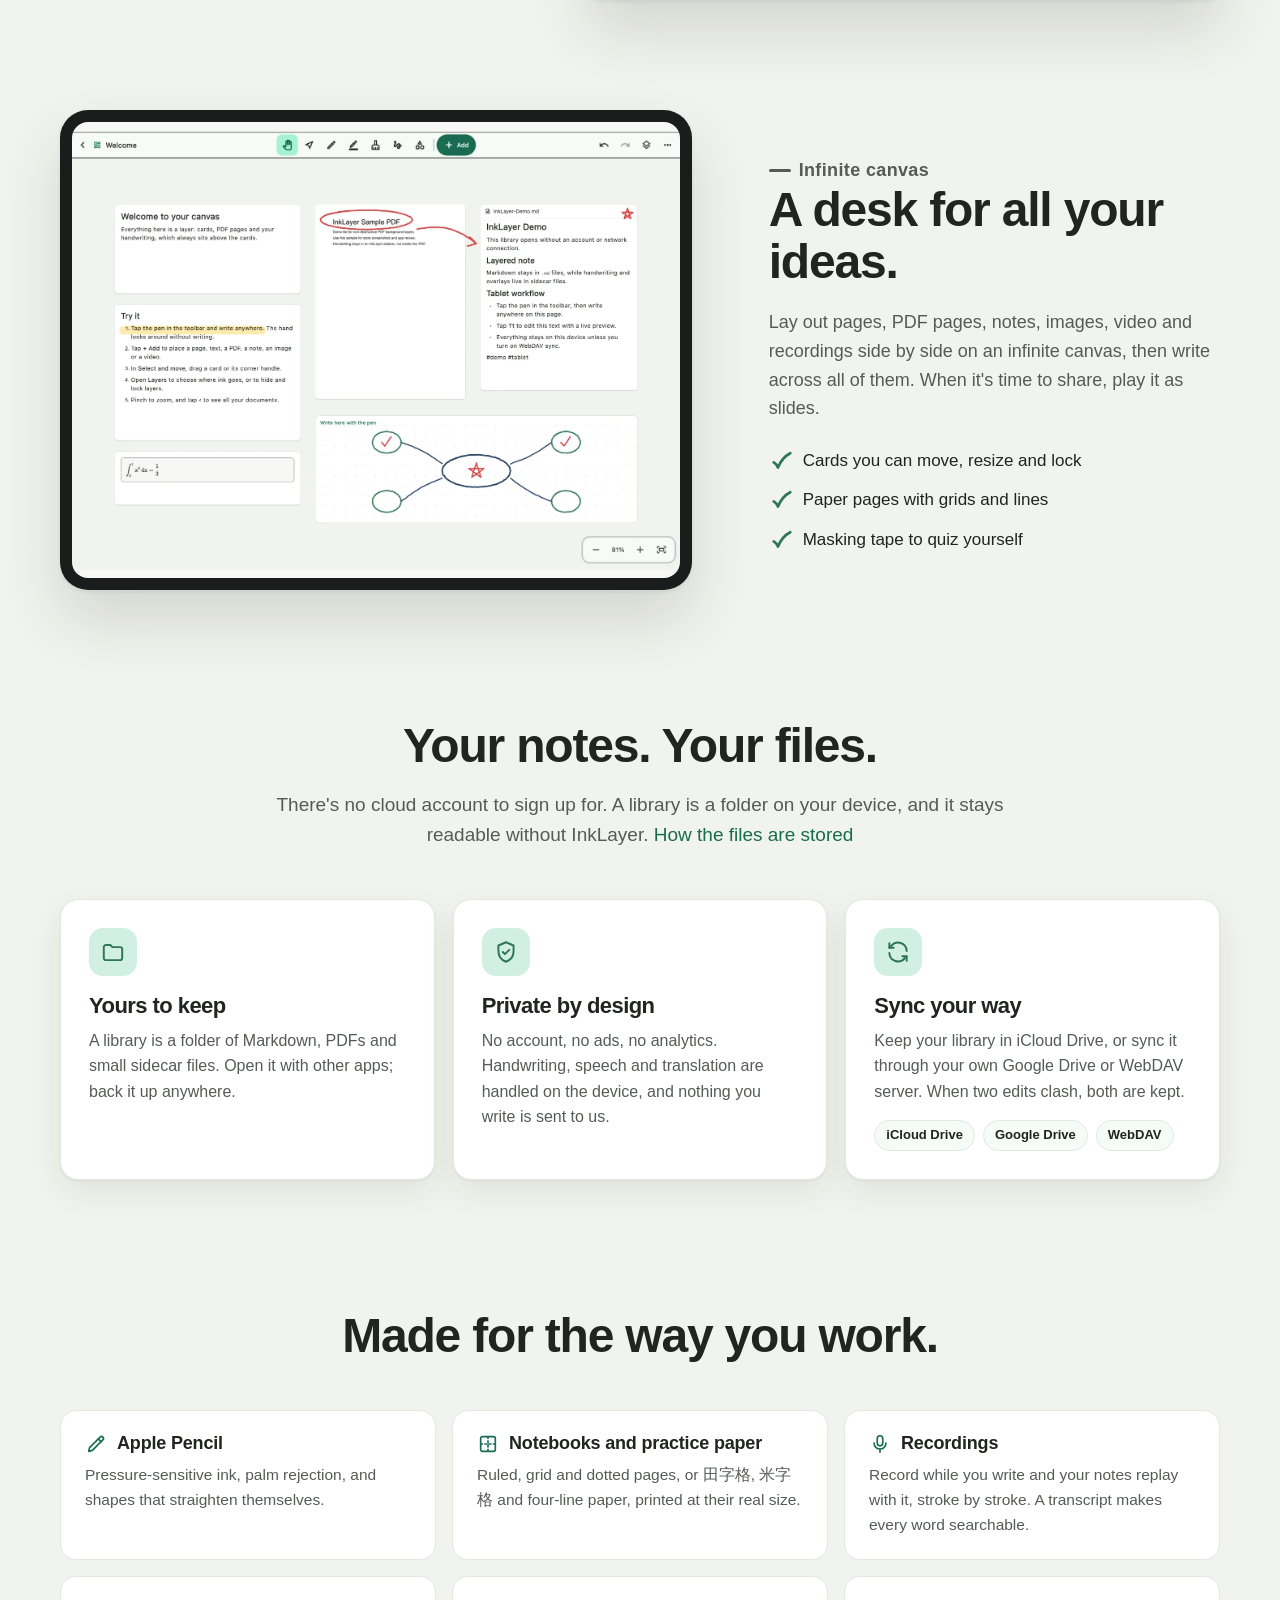
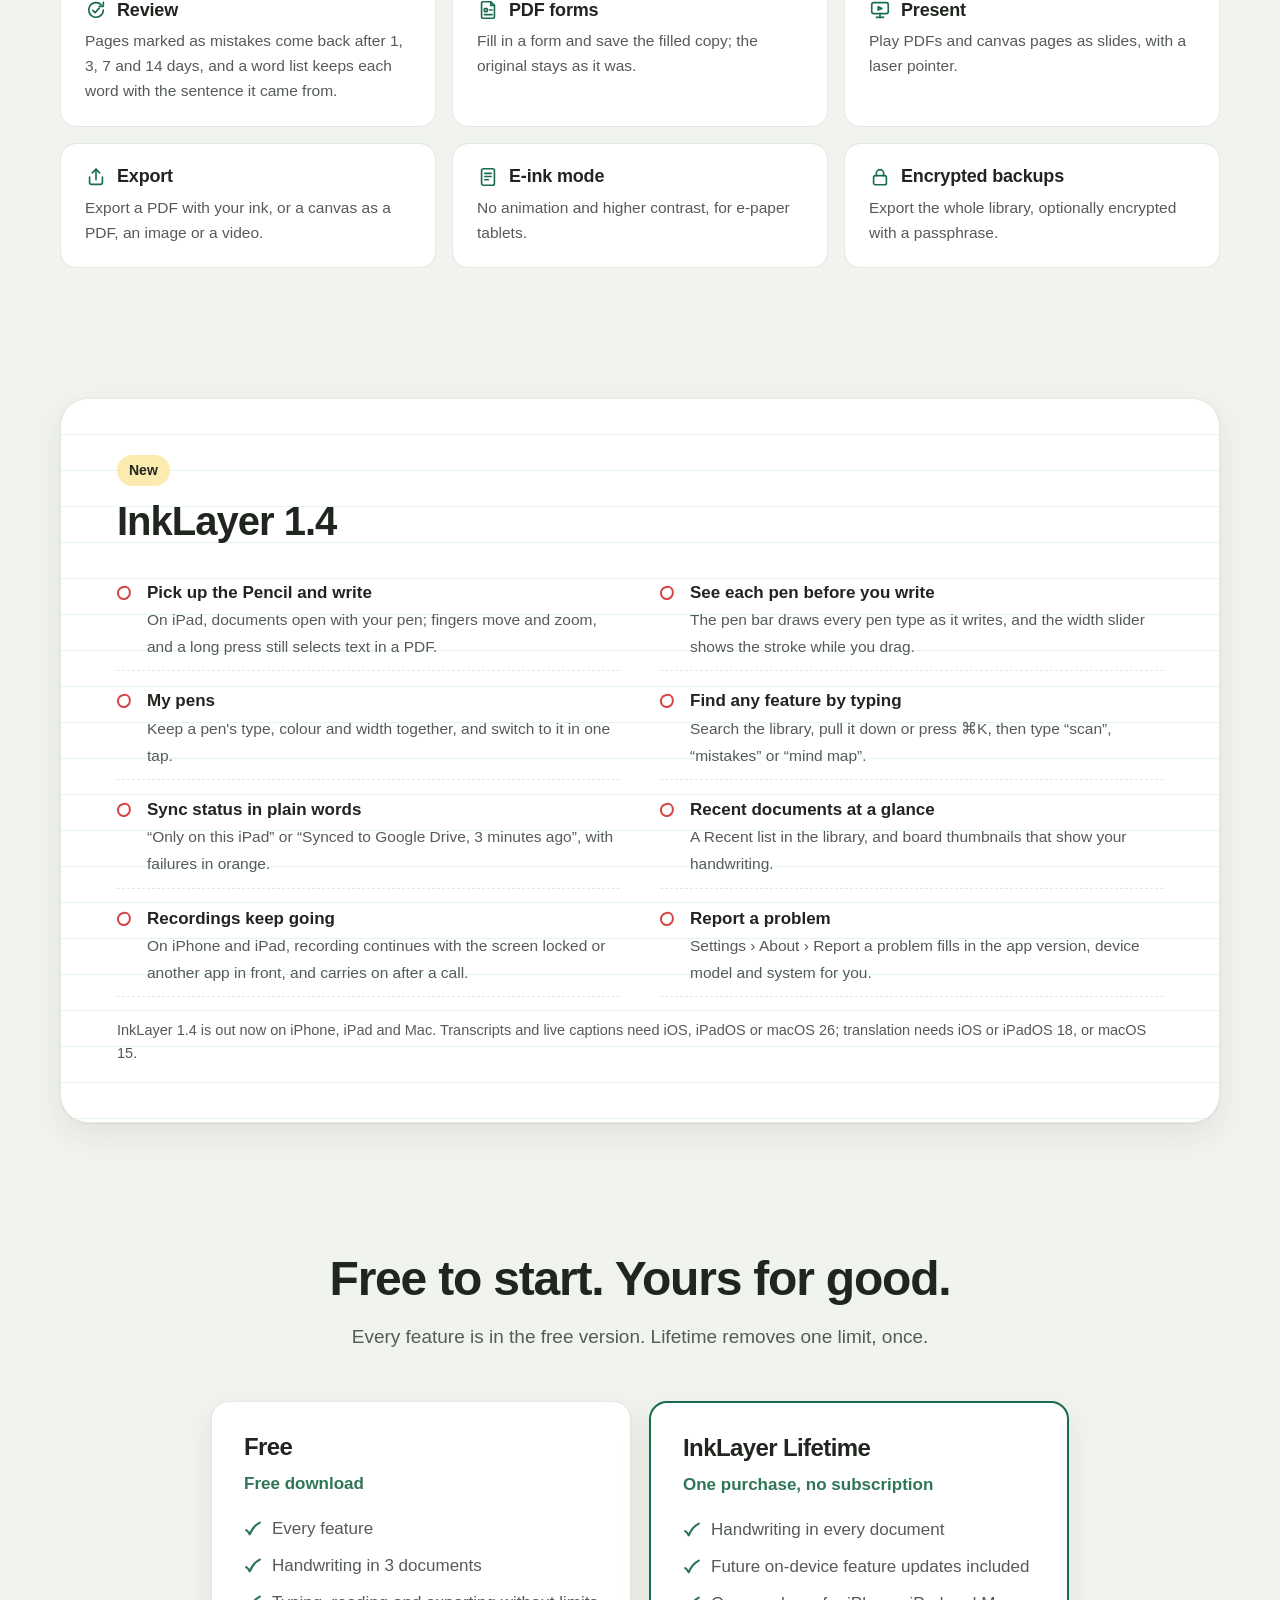
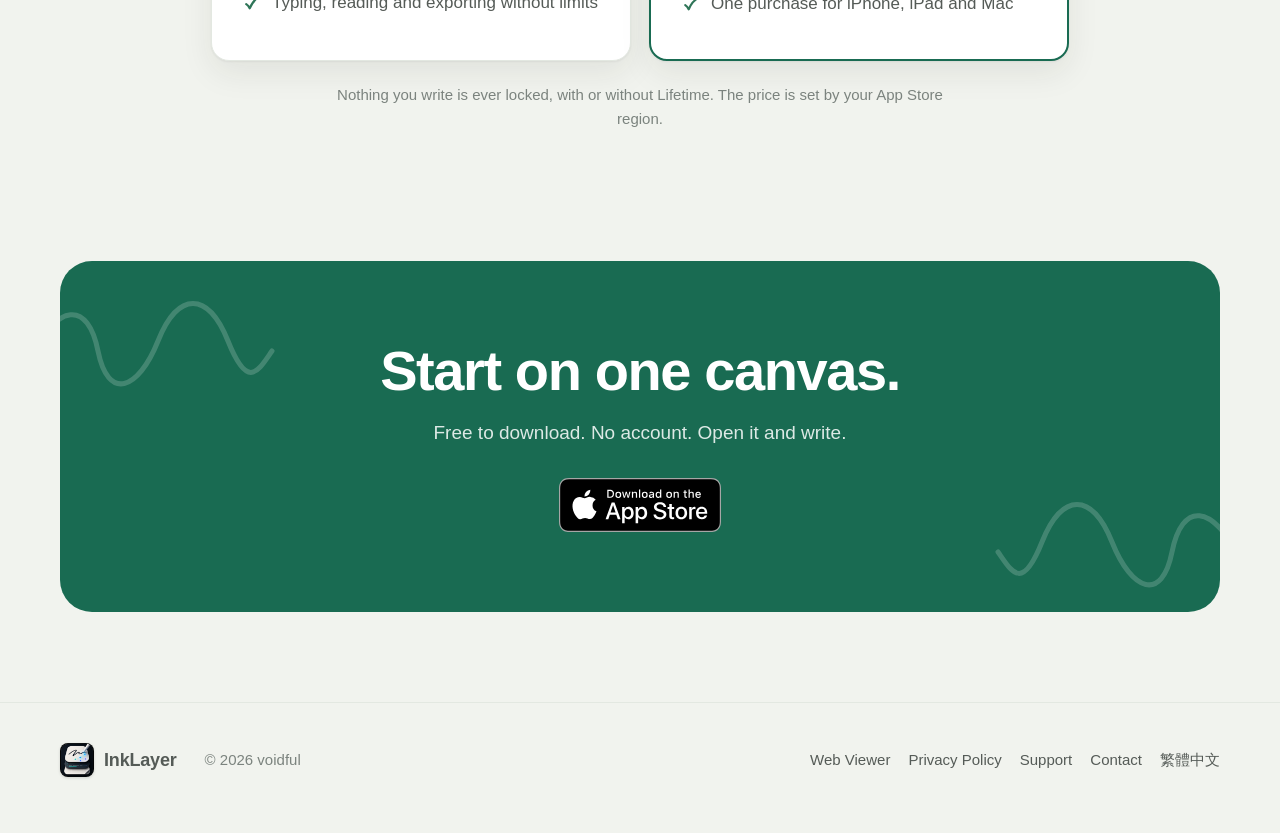
==== commit a88a07e8: "1.4 is out on iPhone, iPad and Mac" ====
--- a/index.html
+++ b/index.html
@@ -108,10 +108,10 @@
       <div class="grid"><article class="tile reveal"><h3><svg viewBox="0 0 24 24" fill="none" stroke="currentColor" stroke-width="1.8" stroke-linecap="round" stroke-linejoin="round" aria-hidden="true"><path d="M4 20l1-4L16.5 4.5a2.1 2.1 0 0 1 3 3L8 19z"/><path d="M14.5 6.5l3 3"/></svg>Apple Pencil</h3><p>Pressure-sensitive ink, palm rejection, and shapes that straighten themselves.</p></article><article class="tile reveal"><h3><svg viewBox="0 0 24 24" fill="none" stroke="currentColor" stroke-width="1.8" stroke-linecap="round" stroke-linejoin="round" aria-hidden="true"><rect x="4" y="4" width="16" height="16" rx="2"/><path d="M12 4v16M4 12h16" stroke-dasharray="2 2.6"/></svg>Notebooks and practice paper</h3><p>Ruled, grid and dotted pages, or 田字格, 米字格 and four-line paper, printed at their real size.</p></article><article class="tile reveal"><h3><svg viewBox="0 0 24 24" fill="none" stroke="currentColor" stroke-width="1.8" stroke-linecap="round" stroke-linejoin="round" aria-hidden="true"><rect x="9" y="3" width="6" height="11" rx="3"/><path d="M5.5 11a6.5 6.5 0 0 0 13 0"/><path d="M12 17.5V21"/></svg>Recordings</h3><p>Record while you write and your notes replay with it, stroke by stroke. A transcript makes every word searchable.</p></article><article class="tile reveal"><h3><svg viewBox="0 0 24 24" fill="none" stroke="currentColor" stroke-width="1.8" stroke-linecap="round" stroke-linejoin="round" aria-hidden="true"><path d="M20 12a8 8 0 1 1-2.3-5.7"/><path d="M20 3.5V8h-4.5"/><path d="M8.5 12.5l2.5 2.5 4.5-5"/></svg>Review</h3><p>Pages marked as mistakes come back after 1, 3, 7 and 14 days, and a word list keeps each word with the sentence it came from.</p></article><article class="tile reveal"><h3><svg viewBox="0 0 24 24" fill="none" stroke="currentColor" stroke-width="1.8" stroke-linecap="round" stroke-linejoin="round" aria-hidden="true"><path d="M6 3h9l4 4v13a1 1 0 0 1-1 1H6a1 1 0 0 1-1-1V4a1 1 0 0 1 1-1z"/><path d="M15 3v4h4"/><rect x="8" y="10.5" width="3.2" height="3.2" rx="0.6"/><path d="M13.5 12h3"/><path d="M8 17h8.5"/></svg>PDF forms</h3><p>Fill in a form and save the filled copy; the original stays as it was.</p></article><article class="tile reveal"><h3><svg viewBox="0 0 24 24" fill="none" stroke="currentColor" stroke-width="1.8" stroke-linecap="round" stroke-linejoin="round" aria-hidden="true"><rect x="3" y="4" width="18" height="12" rx="2"/><path d="M8 20h8"/><path d="M12 16v4"/><path d="M10 8.5l4 1.8-4 1.7z"/></svg>Present</h3><p>Play PDFs and canvas pages as slides, with a laser pointer.</p></article><article class="tile reveal"><h3><svg viewBox="0 0 24 24" fill="none" stroke="currentColor" stroke-width="1.8" stroke-linecap="round" stroke-linejoin="round" aria-hidden="true"><path d="M12 15V3.5"/><path d="M8 7.5l4-4 4 4"/><path d="M5 12v6a2 2 0 0 0 2 2h10a2 2 0 0 0 2-2v-6"/></svg>Export</h3><p>Export a PDF with your ink, or a canvas as a PDF, an image or a video.</p></article><article class="tile reveal"><h3><svg viewBox="0 0 24 24" fill="none" stroke="currentColor" stroke-width="1.8" stroke-linecap="round" stroke-linejoin="round" aria-hidden="true"><rect x="5" y="3" width="14" height="18" rx="2"/><path d="M8.5 8h7"/><path d="M8.5 11.5h7"/><path d="M8.5 15h4"/></svg>E-ink mode</h3><p>No animation and higher contrast, for e-paper tablets.</p></article><article class="tile reveal"><h3><svg viewBox="0 0 24 24" fill="none" stroke="currentColor" stroke-width="1.8" stroke-linecap="round" stroke-linejoin="round" aria-hidden="true"><rect x="5" y="10.5" width="14" height="10" rx="2"/><path d="M8 10.5V8a4 4 0 0 1 8 0v2.5"/></svg>Encrypted backups</h3><p>Export the whole library, optionally encrypted with a passphrase.</p></article></div>
     </section>
     <section class="soon-panel reveal" id="next">
-      <span class="badge-11">Coming soon</span>
+      <span class="badge-11">New</span>
       <h2>InkLayer 1.4</h2>
       <ul class="soon-list"><li><strong>Pick up the Pencil and write</strong><span>On iPad, documents open with your pen; fingers move and zoom, and a long press still selects text in a PDF.</span></li><li><strong>See each pen before you write</strong><span>The pen bar draws every pen type as it writes, and the width slider shows the stroke while you drag.</span></li><li><strong>My pens</strong><span>Keep a pen&#x27;s type, colour and width together, and switch to it in one tap.</span></li><li><strong>Find any feature by typing</strong><span>Search the library, pull it down or press ⌘K, then type “scan”, “mistakes” or “mind map”.</span></li><li><strong>Sync status in plain words</strong><span>“Only on this iPad” or “Synced to Google Drive, 3 minutes ago”, with failures in orange.</span></li><li><strong>Recent documents at a glance</strong><span>A Recent list in the library, and board thumbnails that show your handwriting.</span></li><li><strong>Recordings keep going</strong><span>On iPhone and iPad, recording continues with the screen locked or another app in front, and carries on after a call.</span></li><li><strong>Report a problem</strong><span>Settings › About › Report a problem fills in the app version, device model and system for you.</span></li></ul>
-      <p class="soon-note">InkLayer 1.4 is in App Store review; once it is approved, iPhone, iPad and Mac can update. Transcripts and live captions need iOS, iPadOS or macOS 26; translation needs iOS or iPadOS 18, or macOS 15.</p>
+      <p class="soon-note">InkLayer 1.4 is out now on iPhone, iPad and Mac. Transcripts and live captions need iOS, iPadOS or macOS 26; translation needs iOS or iPadOS 18, or macOS 15.</p>
     </section>
     <section id="pricing">
       <div class="section-head reveal"><h2>Free to start. Yours for good.</h2><p>Every feature is in the free version. Lifetime removes one limit, once.</p></div>
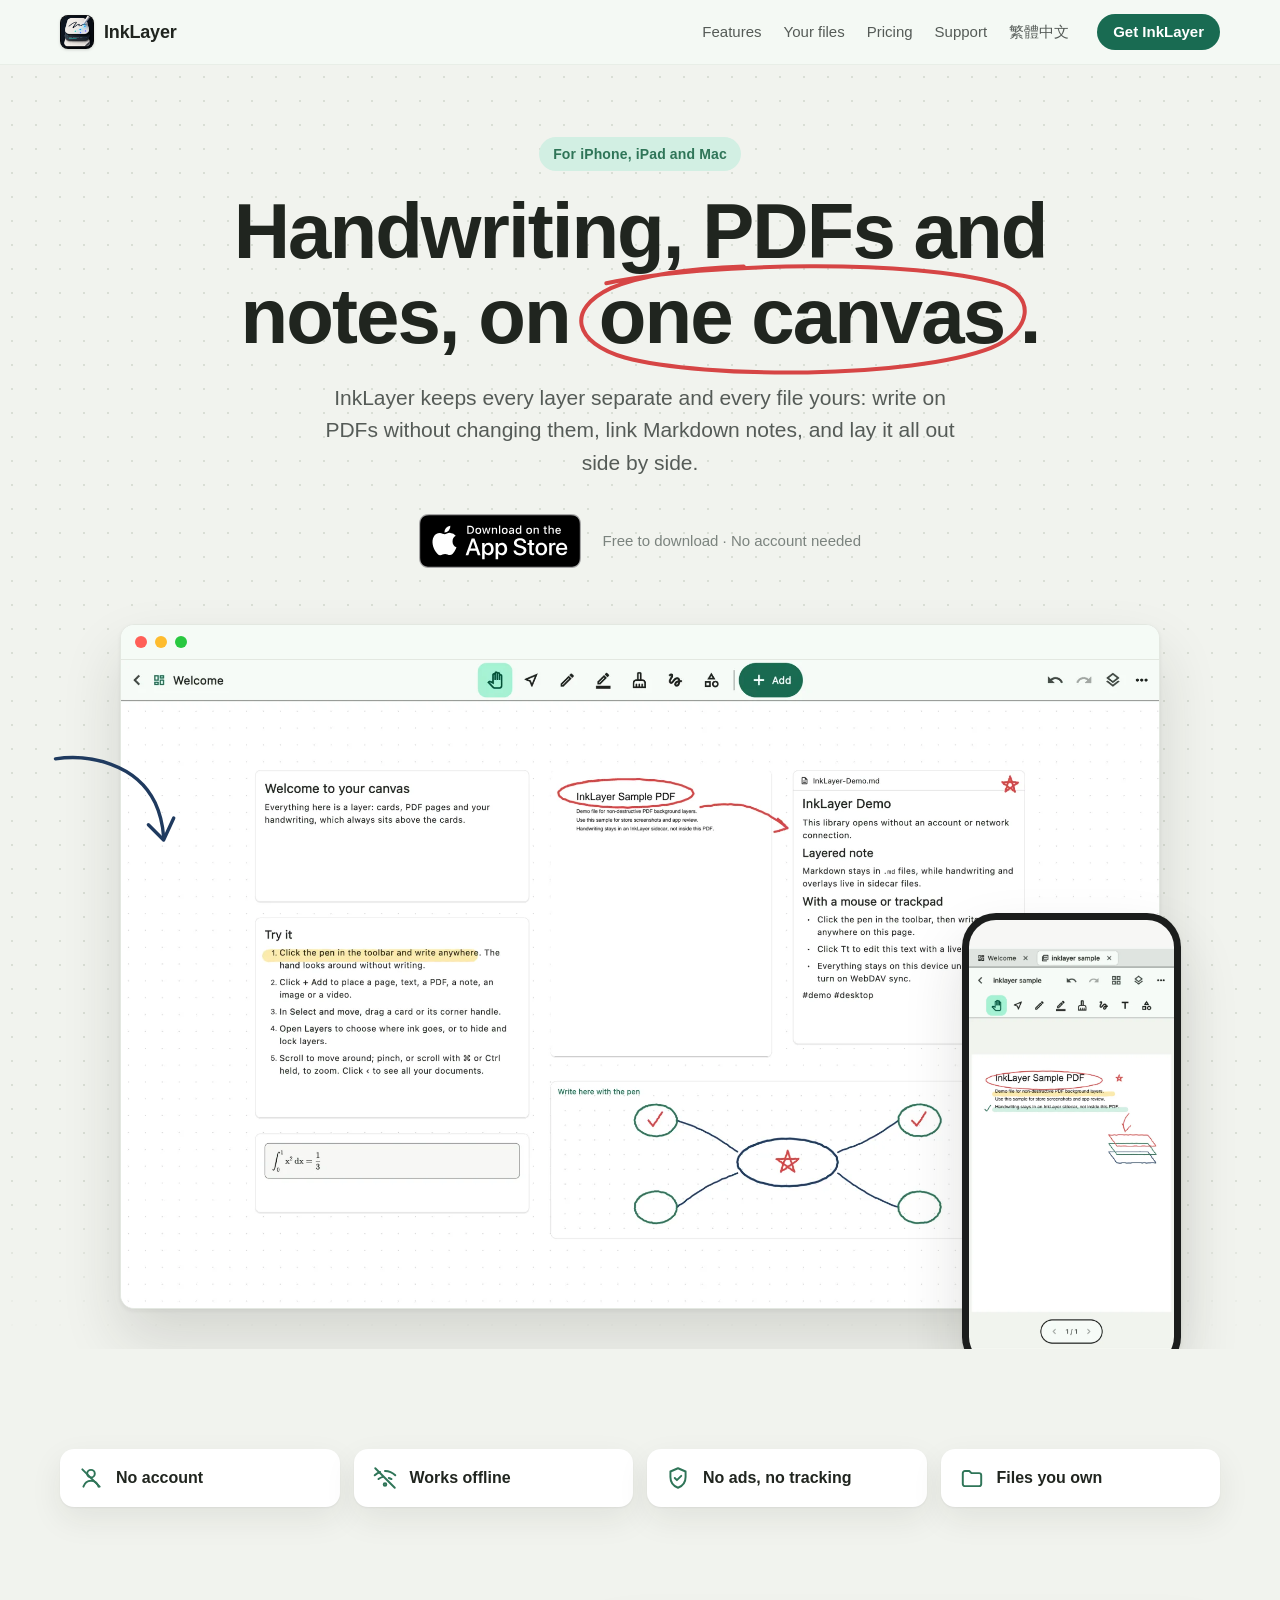
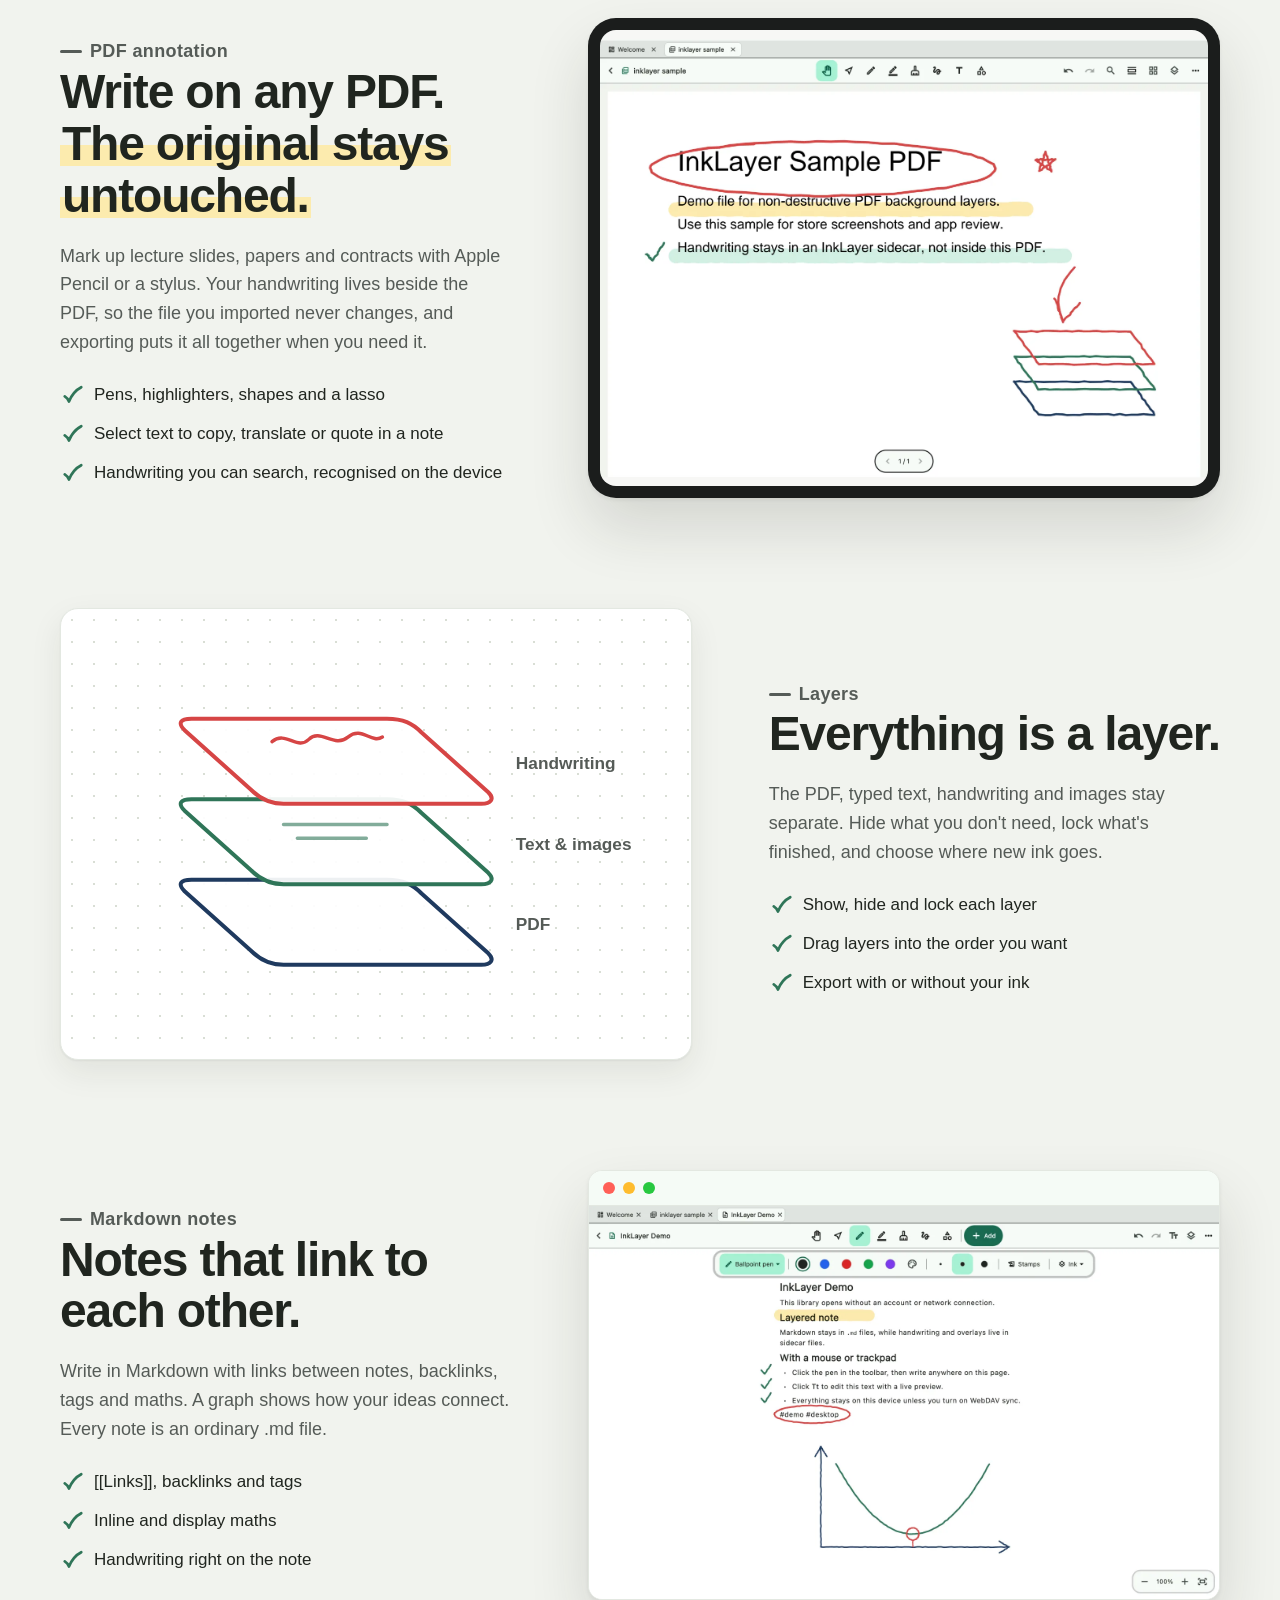
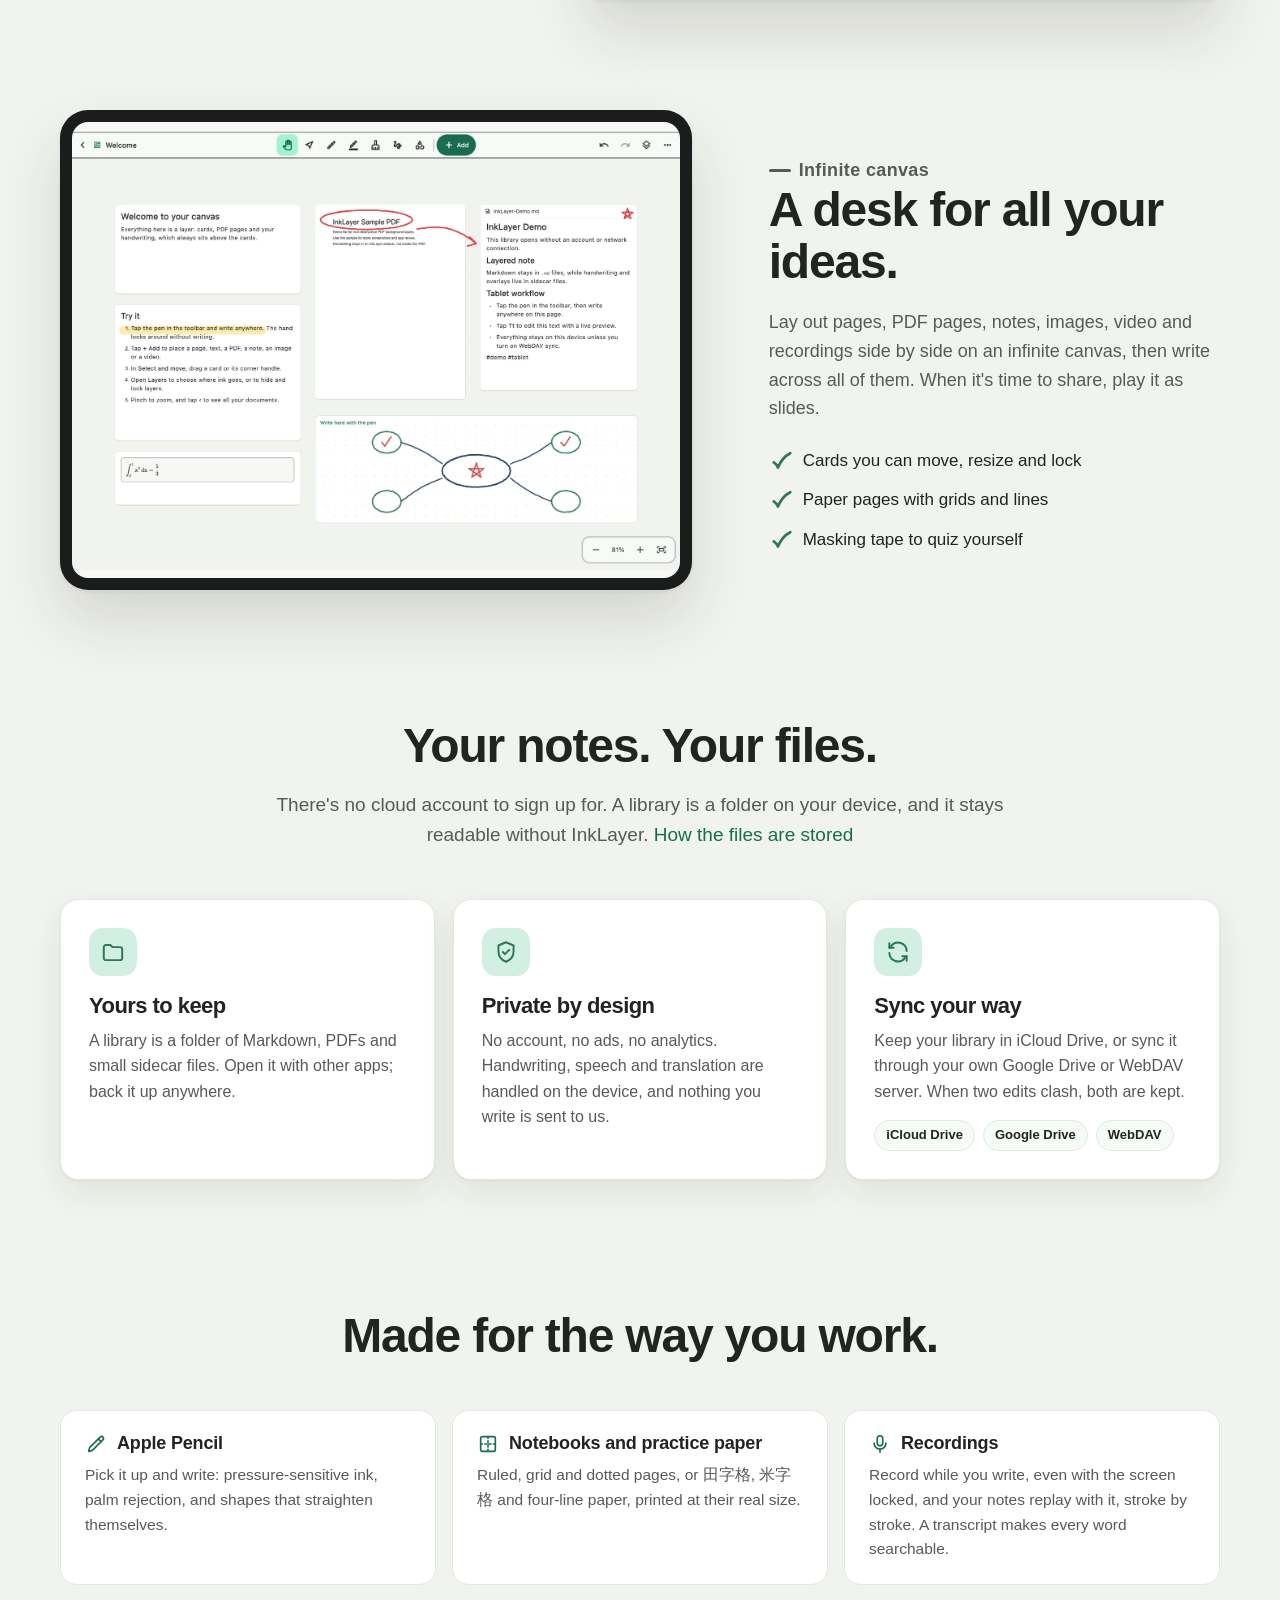
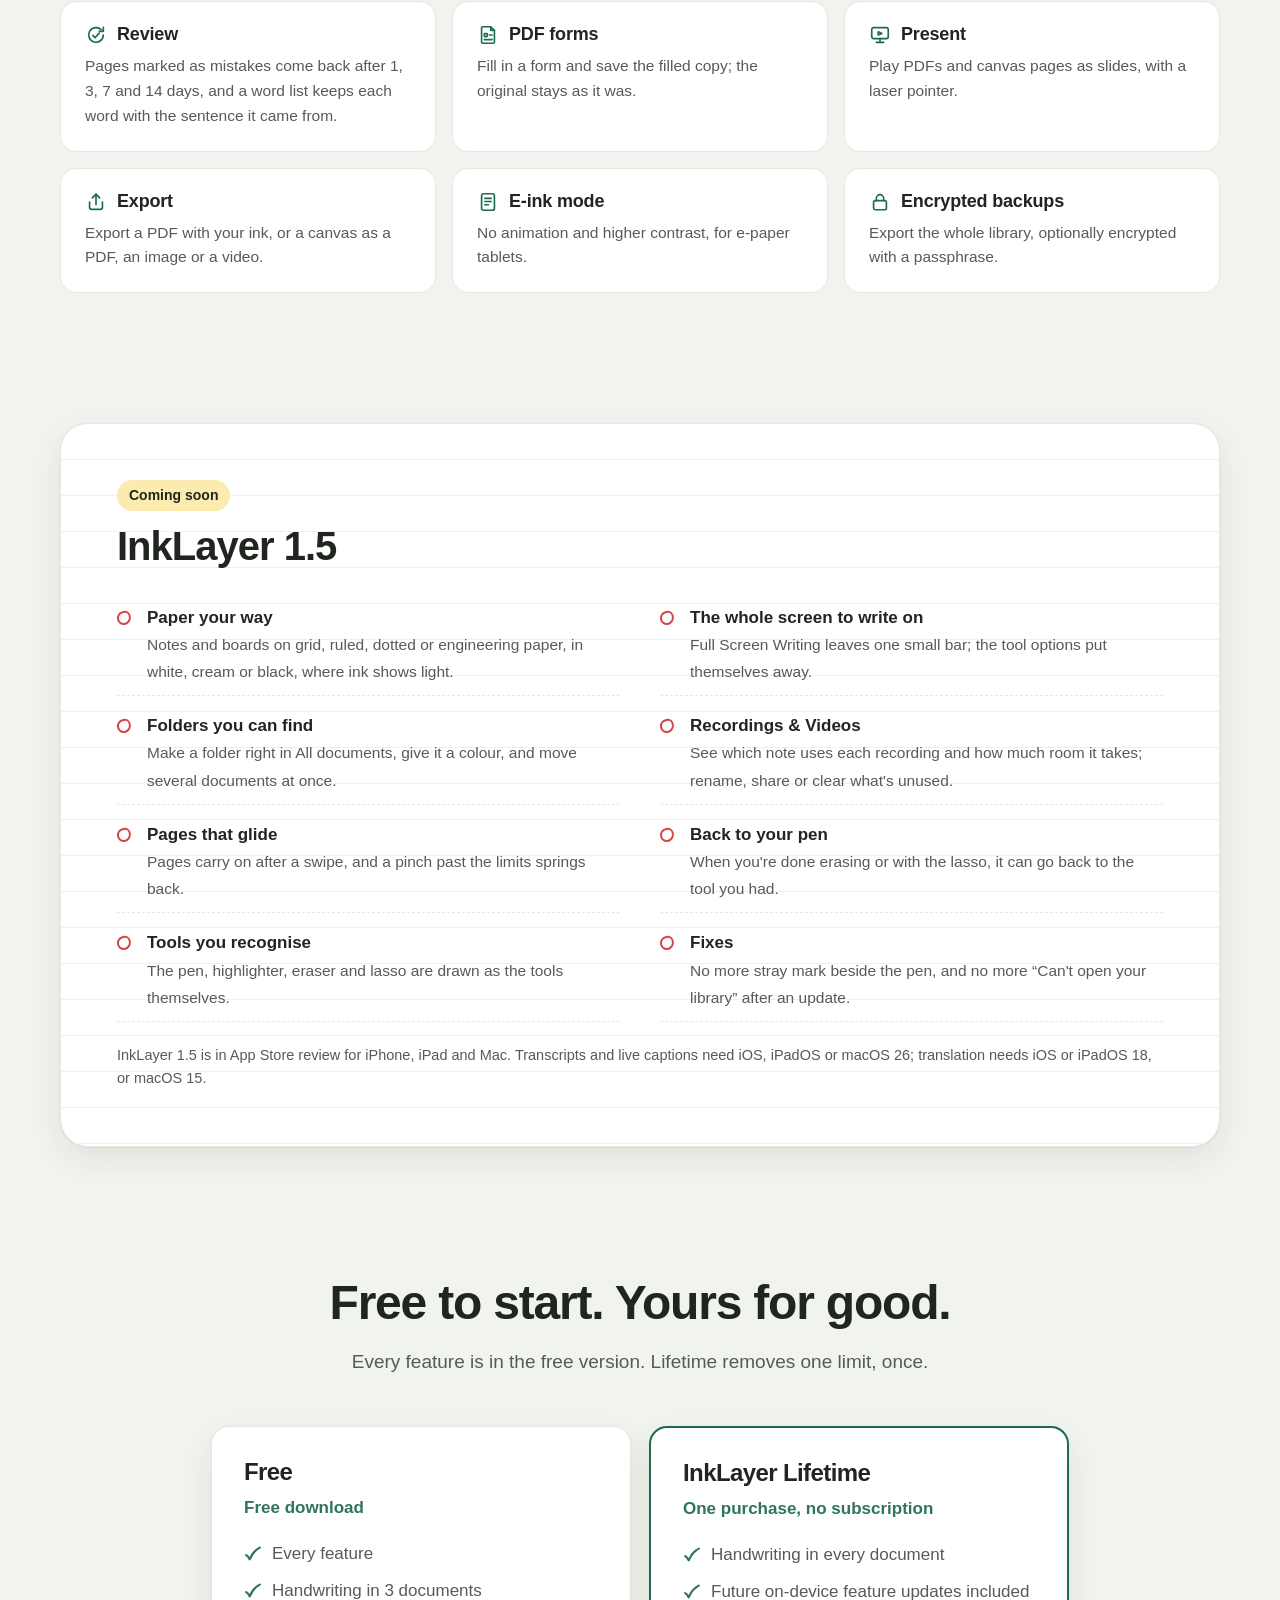
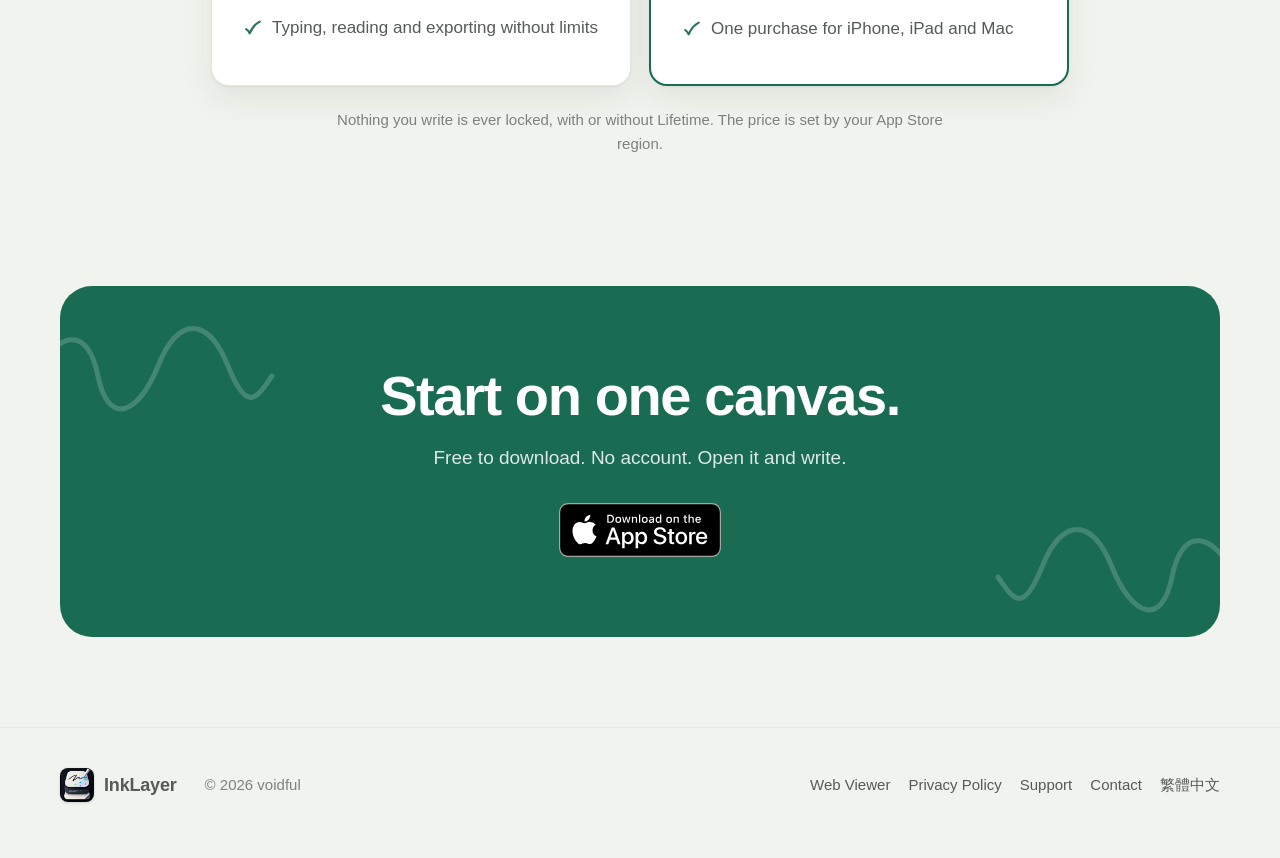
==== commit 99b6ec43: "InkLayer 1.5 in App Store review: the new-features panel (paper, full screen, folders, recordings, g" ====
--- a/index.html
+++ b/index.html
@@ -105,13 +105,13 @@
     </section>
     <section>
       <div class="section-head reveal"><h2>Made for the way you work.</h2></div>
-      <div class="grid"><article class="tile reveal"><h3><svg viewBox="0 0 24 24" fill="none" stroke="currentColor" stroke-width="1.8" stroke-linecap="round" stroke-linejoin="round" aria-hidden="true"><path d="M4 20l1-4L16.5 4.5a2.1 2.1 0 0 1 3 3L8 19z"/><path d="M14.5 6.5l3 3"/></svg>Apple Pencil</h3><p>Pressure-sensitive ink, palm rejection, and shapes that straighten themselves.</p></article><article class="tile reveal"><h3><svg viewBox="0 0 24 24" fill="none" stroke="currentColor" stroke-width="1.8" stroke-linecap="round" stroke-linejoin="round" aria-hidden="true"><rect x="4" y="4" width="16" height="16" rx="2"/><path d="M12 4v16M4 12h16" stroke-dasharray="2 2.6"/></svg>Notebooks and practice paper</h3><p>Ruled, grid and dotted pages, or 田字格, 米字格 and four-line paper, printed at their real size.</p></article><article class="tile reveal"><h3><svg viewBox="0 0 24 24" fill="none" stroke="currentColor" stroke-width="1.8" stroke-linecap="round" stroke-linejoin="round" aria-hidden="true"><rect x="9" y="3" width="6" height="11" rx="3"/><path d="M5.5 11a6.5 6.5 0 0 0 13 0"/><path d="M12 17.5V21"/></svg>Recordings</h3><p>Record while you write and your notes replay with it, stroke by stroke. A transcript makes every word searchable.</p></article><article class="tile reveal"><h3><svg viewBox="0 0 24 24" fill="none" stroke="currentColor" stroke-width="1.8" stroke-linecap="round" stroke-linejoin="round" aria-hidden="true"><path d="M20 12a8 8 0 1 1-2.3-5.7"/><path d="M20 3.5V8h-4.5"/><path d="M8.5 12.5l2.5 2.5 4.5-5"/></svg>Review</h3><p>Pages marked as mistakes come back after 1, 3, 7 and 14 days, and a word list keeps each word with the sentence it came from.</p></article><article class="tile reveal"><h3><svg viewBox="0 0 24 24" fill="none" stroke="currentColor" stroke-width="1.8" stroke-linecap="round" stroke-linejoin="round" aria-hidden="true"><path d="M6 3h9l4 4v13a1 1 0 0 1-1 1H6a1 1 0 0 1-1-1V4a1 1 0 0 1 1-1z"/><path d="M15 3v4h4"/><rect x="8" y="10.5" width="3.2" height="3.2" rx="0.6"/><path d="M13.5 12h3"/><path d="M8 17h8.5"/></svg>PDF forms</h3><p>Fill in a form and save the filled copy; the original stays as it was.</p></article><article class="tile reveal"><h3><svg viewBox="0 0 24 24" fill="none" stroke="currentColor" stroke-width="1.8" stroke-linecap="round" stroke-linejoin="round" aria-hidden="true"><rect x="3" y="4" width="18" height="12" rx="2"/><path d="M8 20h8"/><path d="M12 16v4"/><path d="M10 8.5l4 1.8-4 1.7z"/></svg>Present</h3><p>Play PDFs and canvas pages as slides, with a laser pointer.</p></article><article class="tile reveal"><h3><svg viewBox="0 0 24 24" fill="none" stroke="currentColor" stroke-width="1.8" stroke-linecap="round" stroke-linejoin="round" aria-hidden="true"><path d="M12 15V3.5"/><path d="M8 7.5l4-4 4 4"/><path d="M5 12v6a2 2 0 0 0 2 2h10a2 2 0 0 0 2-2v-6"/></svg>Export</h3><p>Export a PDF with your ink, or a canvas as a PDF, an image or a video.</p></article><article class="tile reveal"><h3><svg viewBox="0 0 24 24" fill="none" stroke="currentColor" stroke-width="1.8" stroke-linecap="round" stroke-linejoin="round" aria-hidden="true"><rect x="5" y="3" width="14" height="18" rx="2"/><path d="M8.5 8h7"/><path d="M8.5 11.5h7"/><path d="M8.5 15h4"/></svg>E-ink mode</h3><p>No animation and higher contrast, for e-paper tablets.</p></article><article class="tile reveal"><h3><svg viewBox="0 0 24 24" fill="none" stroke="currentColor" stroke-width="1.8" stroke-linecap="round" stroke-linejoin="round" aria-hidden="true"><rect x="5" y="10.5" width="14" height="10" rx="2"/><path d="M8 10.5V8a4 4 0 0 1 8 0v2.5"/></svg>Encrypted backups</h3><p>Export the whole library, optionally encrypted with a passphrase.</p></article></div>
+      <div class="grid"><article class="tile reveal"><h3><svg viewBox="0 0 24 24" fill="none" stroke="currentColor" stroke-width="1.8" stroke-linecap="round" stroke-linejoin="round" aria-hidden="true"><path d="M4 20l1-4L16.5 4.5a2.1 2.1 0 0 1 3 3L8 19z"/><path d="M14.5 6.5l3 3"/></svg>Apple Pencil</h3><p>Pick it up and write: pressure-sensitive ink, palm rejection, and shapes that straighten themselves.</p></article><article class="tile reveal"><h3><svg viewBox="0 0 24 24" fill="none" stroke="currentColor" stroke-width="1.8" stroke-linecap="round" stroke-linejoin="round" aria-hidden="true"><rect x="4" y="4" width="16" height="16" rx="2"/><path d="M12 4v16M4 12h16" stroke-dasharray="2 2.6"/></svg>Notebooks and practice paper</h3><p>Ruled, grid and dotted pages, or 田字格, 米字格 and four-line paper, printed at their real size.</p></article><article class="tile reveal"><h3><svg viewBox="0 0 24 24" fill="none" stroke="currentColor" stroke-width="1.8" stroke-linecap="round" stroke-linejoin="round" aria-hidden="true"><rect x="9" y="3" width="6" height="11" rx="3"/><path d="M5.5 11a6.5 6.5 0 0 0 13 0"/><path d="M12 17.5V21"/></svg>Recordings</h3><p>Record while you write, even with the screen locked, and your notes replay with it, stroke by stroke. A transcript makes every word searchable.</p></article><article class="tile reveal"><h3><svg viewBox="0 0 24 24" fill="none" stroke="currentColor" stroke-width="1.8" stroke-linecap="round" stroke-linejoin="round" aria-hidden="true"><path d="M20 12a8 8 0 1 1-2.3-5.7"/><path d="M20 3.5V8h-4.5"/><path d="M8.5 12.5l2.5 2.5 4.5-5"/></svg>Review</h3><p>Pages marked as mistakes come back after 1, 3, 7 and 14 days, and a word list keeps each word with the sentence it came from.</p></article><article class="tile reveal"><h3><svg viewBox="0 0 24 24" fill="none" stroke="currentColor" stroke-width="1.8" stroke-linecap="round" stroke-linejoin="round" aria-hidden="true"><path d="M6 3h9l4 4v13a1 1 0 0 1-1 1H6a1 1 0 0 1-1-1V4a1 1 0 0 1 1-1z"/><path d="M15 3v4h4"/><rect x="8" y="10.5" width="3.2" height="3.2" rx="0.6"/><path d="M13.5 12h3"/><path d="M8 17h8.5"/></svg>PDF forms</h3><p>Fill in a form and save the filled copy; the original stays as it was.</p></article><article class="tile reveal"><h3><svg viewBox="0 0 24 24" fill="none" stroke="currentColor" stroke-width="1.8" stroke-linecap="round" stroke-linejoin="round" aria-hidden="true"><rect x="3" y="4" width="18" height="12" rx="2"/><path d="M8 20h8"/><path d="M12 16v4"/><path d="M10 8.5l4 1.8-4 1.7z"/></svg>Present</h3><p>Play PDFs and canvas pages as slides, with a laser pointer.</p></article><article class="tile reveal"><h3><svg viewBox="0 0 24 24" fill="none" stroke="currentColor" stroke-width="1.8" stroke-linecap="round" stroke-linejoin="round" aria-hidden="true"><path d="M12 15V3.5"/><path d="M8 7.5l4-4 4 4"/><path d="M5 12v6a2 2 0 0 0 2 2h10a2 2 0 0 0 2-2v-6"/></svg>Export</h3><p>Export a PDF with your ink, or a canvas as a PDF, an image or a video.</p></article><article class="tile reveal"><h3><svg viewBox="0 0 24 24" fill="none" stroke="currentColor" stroke-width="1.8" stroke-linecap="round" stroke-linejoin="round" aria-hidden="true"><rect x="5" y="3" width="14" height="18" rx="2"/><path d="M8.5 8h7"/><path d="M8.5 11.5h7"/><path d="M8.5 15h4"/></svg>E-ink mode</h3><p>No animation and higher contrast, for e-paper tablets.</p></article><article class="tile reveal"><h3><svg viewBox="0 0 24 24" fill="none" stroke="currentColor" stroke-width="1.8" stroke-linecap="round" stroke-linejoin="round" aria-hidden="true"><rect x="5" y="10.5" width="14" height="10" rx="2"/><path d="M8 10.5V8a4 4 0 0 1 8 0v2.5"/></svg>Encrypted backups</h3><p>Export the whole library, optionally encrypted with a passphrase.</p></article></div>
     </section>
     <section class="soon-panel reveal" id="next">
-      <span class="badge-11">New</span>
-      <h2>InkLayer 1.4</h2>
-      <ul class="soon-list"><li><strong>Pick up the Pencil and write</strong><span>On iPad, documents open with your pen; fingers move and zoom, and a long press still selects text in a PDF.</span></li><li><strong>See each pen before you write</strong><span>The pen bar draws every pen type as it writes, and the width slider shows the stroke while you drag.</span></li><li><strong>My pens</strong><span>Keep a pen&#x27;s type, colour and width together, and switch to it in one tap.</span></li><li><strong>Find any feature by typing</strong><span>Search the library, pull it down or press ⌘K, then type “scan”, “mistakes” or “mind map”.</span></li><li><strong>Sync status in plain words</strong><span>“Only on this iPad” or “Synced to Google Drive, 3 minutes ago”, with failures in orange.</span></li><li><strong>Recent documents at a glance</strong><span>A Recent list in the library, and board thumbnails that show your handwriting.</span></li><li><strong>Recordings keep going</strong><span>On iPhone and iPad, recording continues with the screen locked or another app in front, and carries on after a call.</span></li><li><strong>Report a problem</strong><span>Settings › About › Report a problem fills in the app version, device model and system for you.</span></li></ul>
-      <p class="soon-note">InkLayer 1.4 is out now on iPhone, iPad and Mac. Transcripts and live captions need iOS, iPadOS or macOS 26; translation needs iOS or iPadOS 18, or macOS 15.</p>
+      <span class="badge-11">Coming soon</span>
+      <h2>InkLayer 1.5</h2>
+      <ul class="soon-list"><li><strong>Paper your way</strong><span>Notes and boards on grid, ruled, dotted or engineering paper, in white, cream or black, where ink shows light.</span></li><li><strong>The whole screen to write on</strong><span>Full Screen Writing leaves one small bar; the tool options put themselves away.</span></li><li><strong>Folders you can find</strong><span>Make a folder right in All documents, give it a colour, and move several documents at once.</span></li><li><strong>Recordings &amp; Videos</strong><span>See which note uses each recording and how much room it takes; rename, share or clear what&#x27;s unused.</span></li><li><strong>Pages that glide</strong><span>Pages carry on after a swipe, and a pinch past the limits springs back.</span></li><li><strong>Back to your pen</strong><span>When you&#x27;re done erasing or with the lasso, it can go back to the tool you had.</span></li><li><strong>Tools you recognise</strong><span>The pen, highlighter, eraser and lasso are drawn as the tools themselves.</span></li><li><strong>Fixes</strong><span>No more stray mark beside the pen, and no more “Can&#x27;t open your library” after an update.</span></li></ul>
+      <p class="soon-note">InkLayer 1.5 is in App Store review for iPhone, iPad and Mac. Transcripts and live captions need iOS, iPadOS or macOS 26; translation needs iOS or iPadOS 18, or macOS 15.</p>
     </section>
     <section id="pricing">
       <div class="section-head reveal"><h2>Free to start. Yours for good.</h2><p>Every feature is in the free version. Lifetime removes one limit, once.</p></div>
